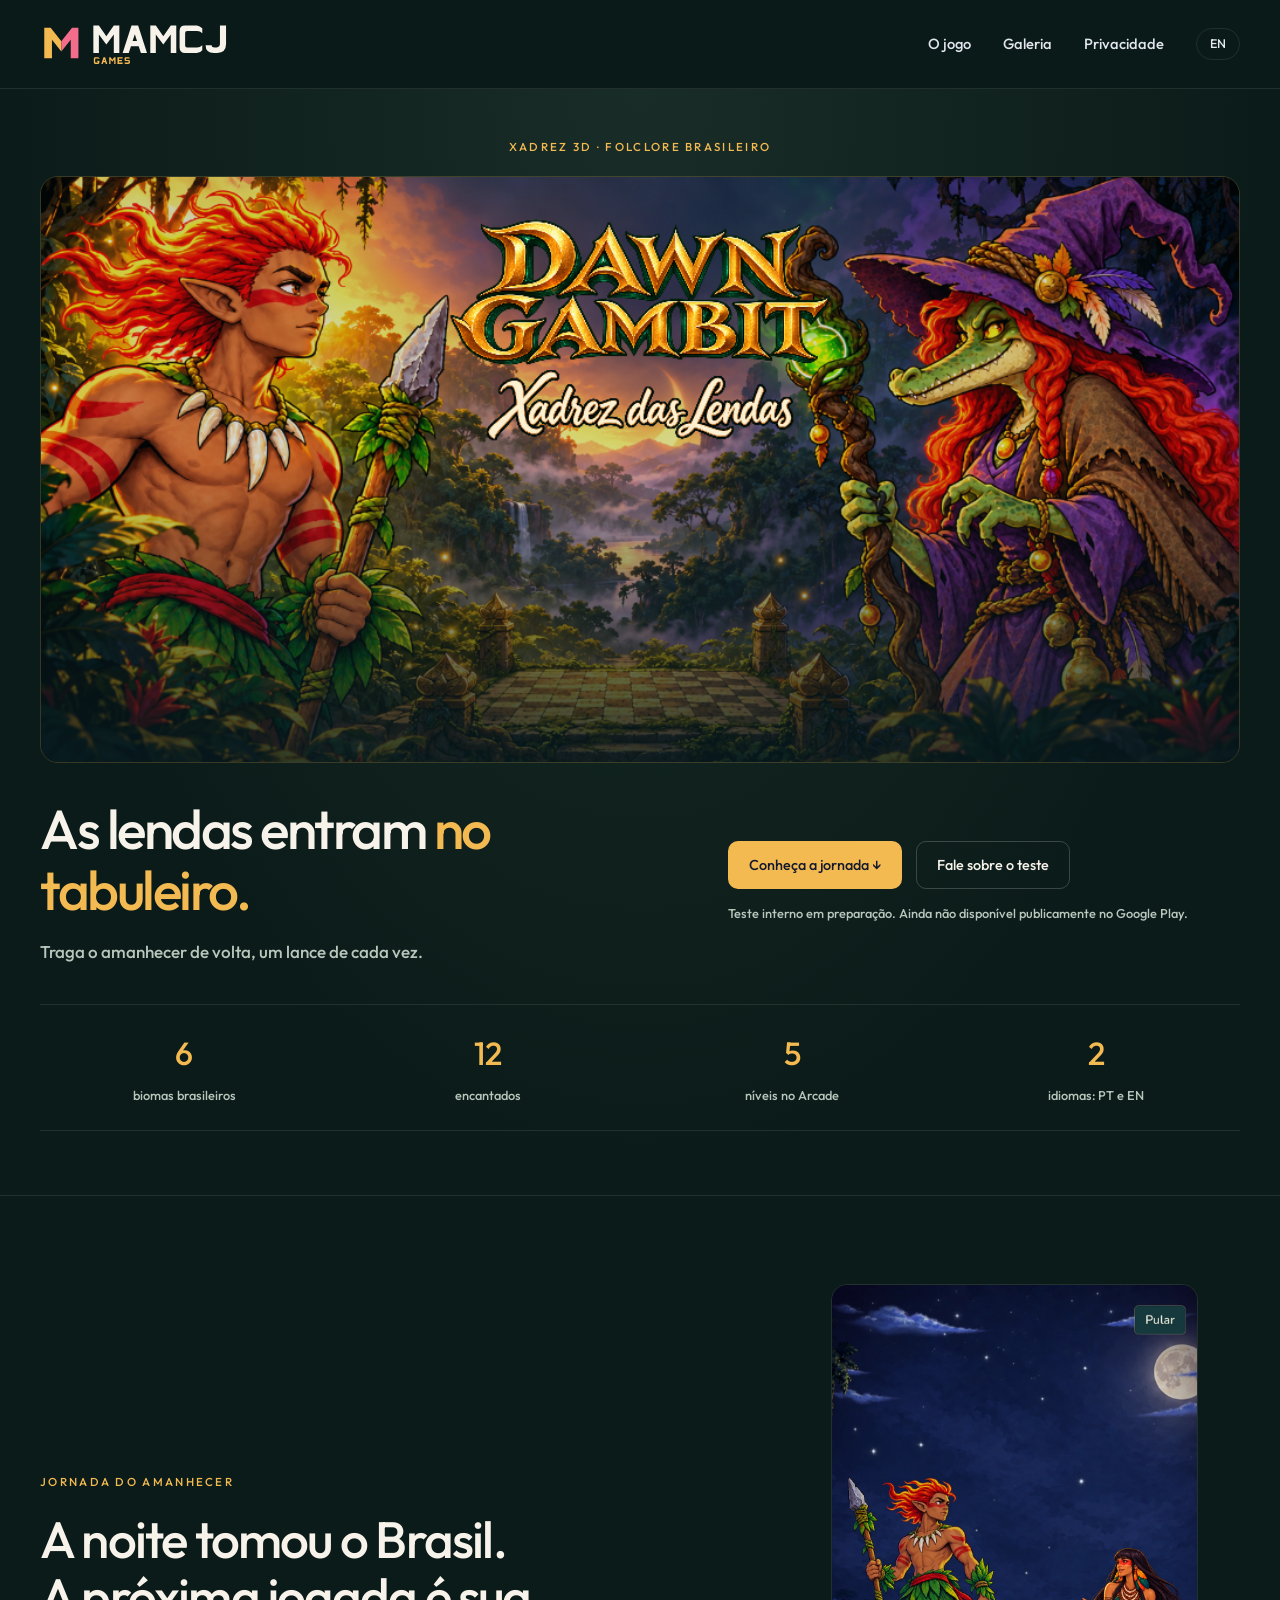
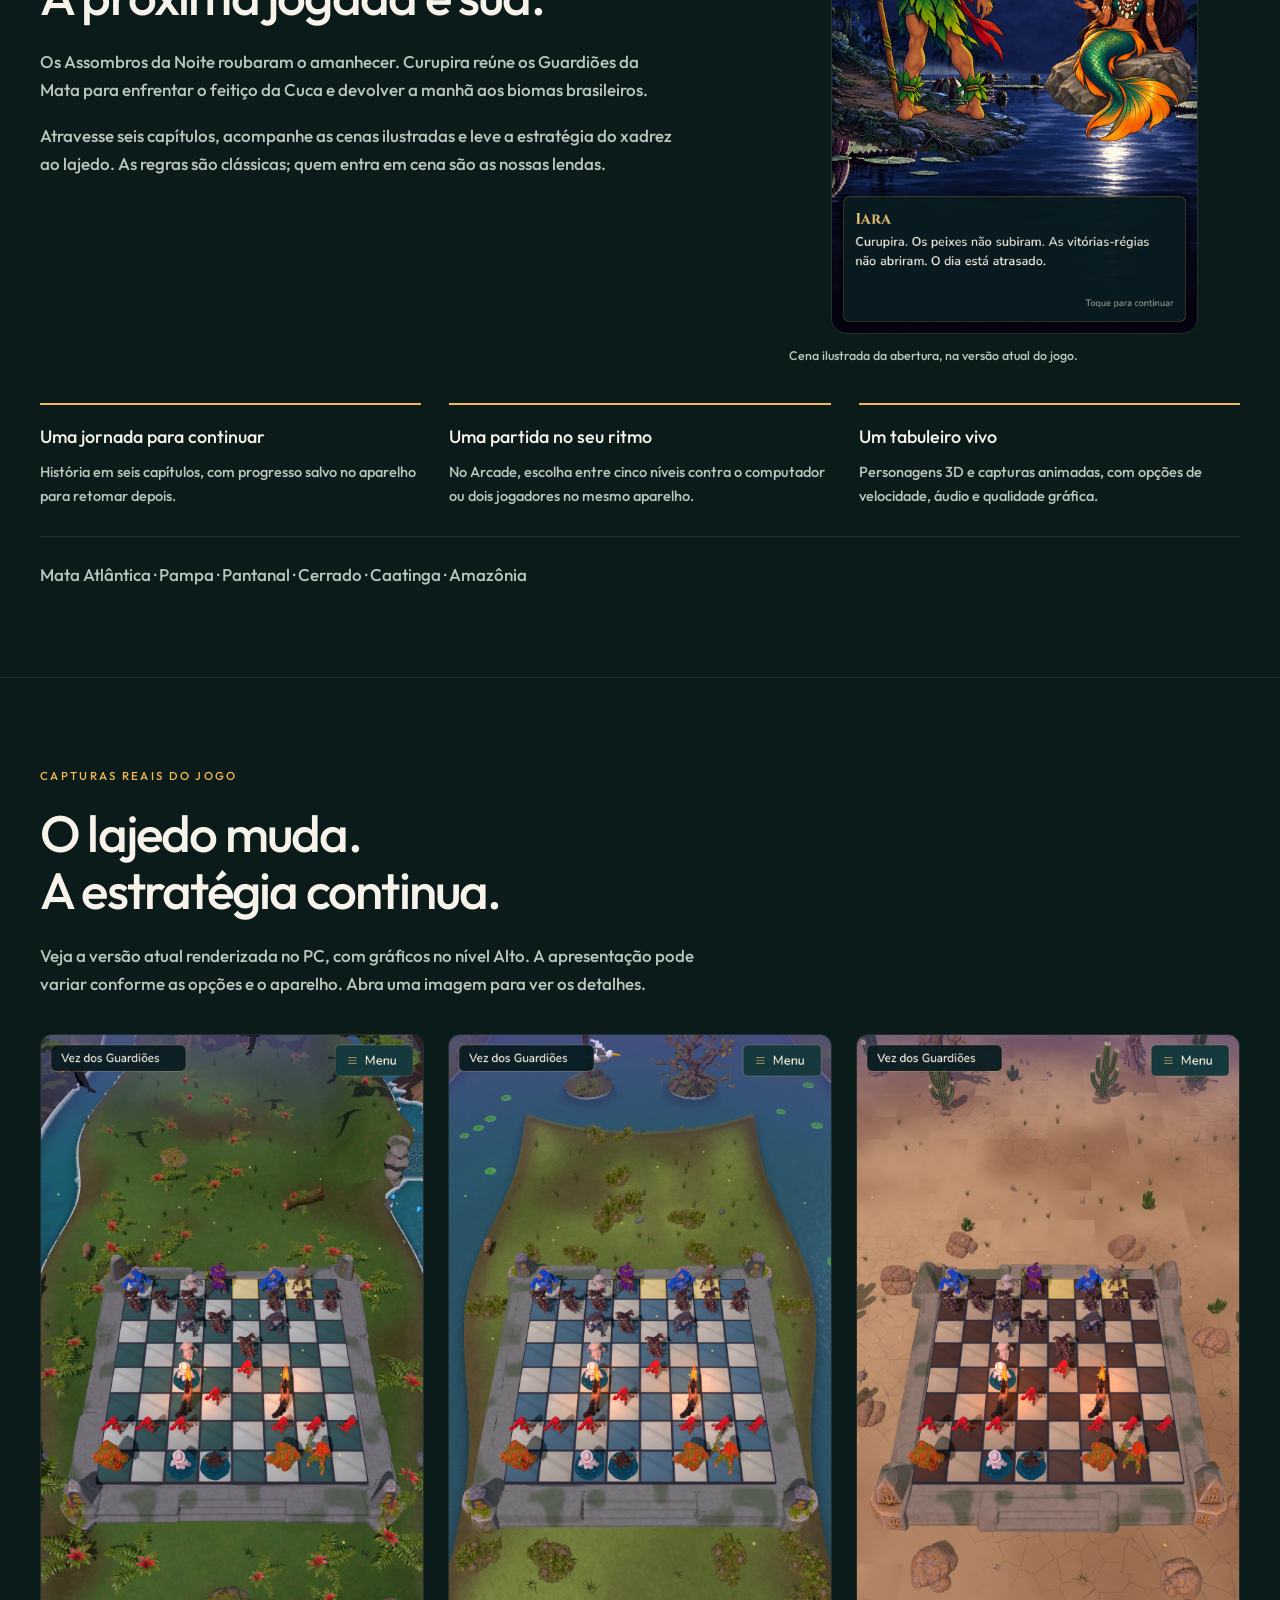
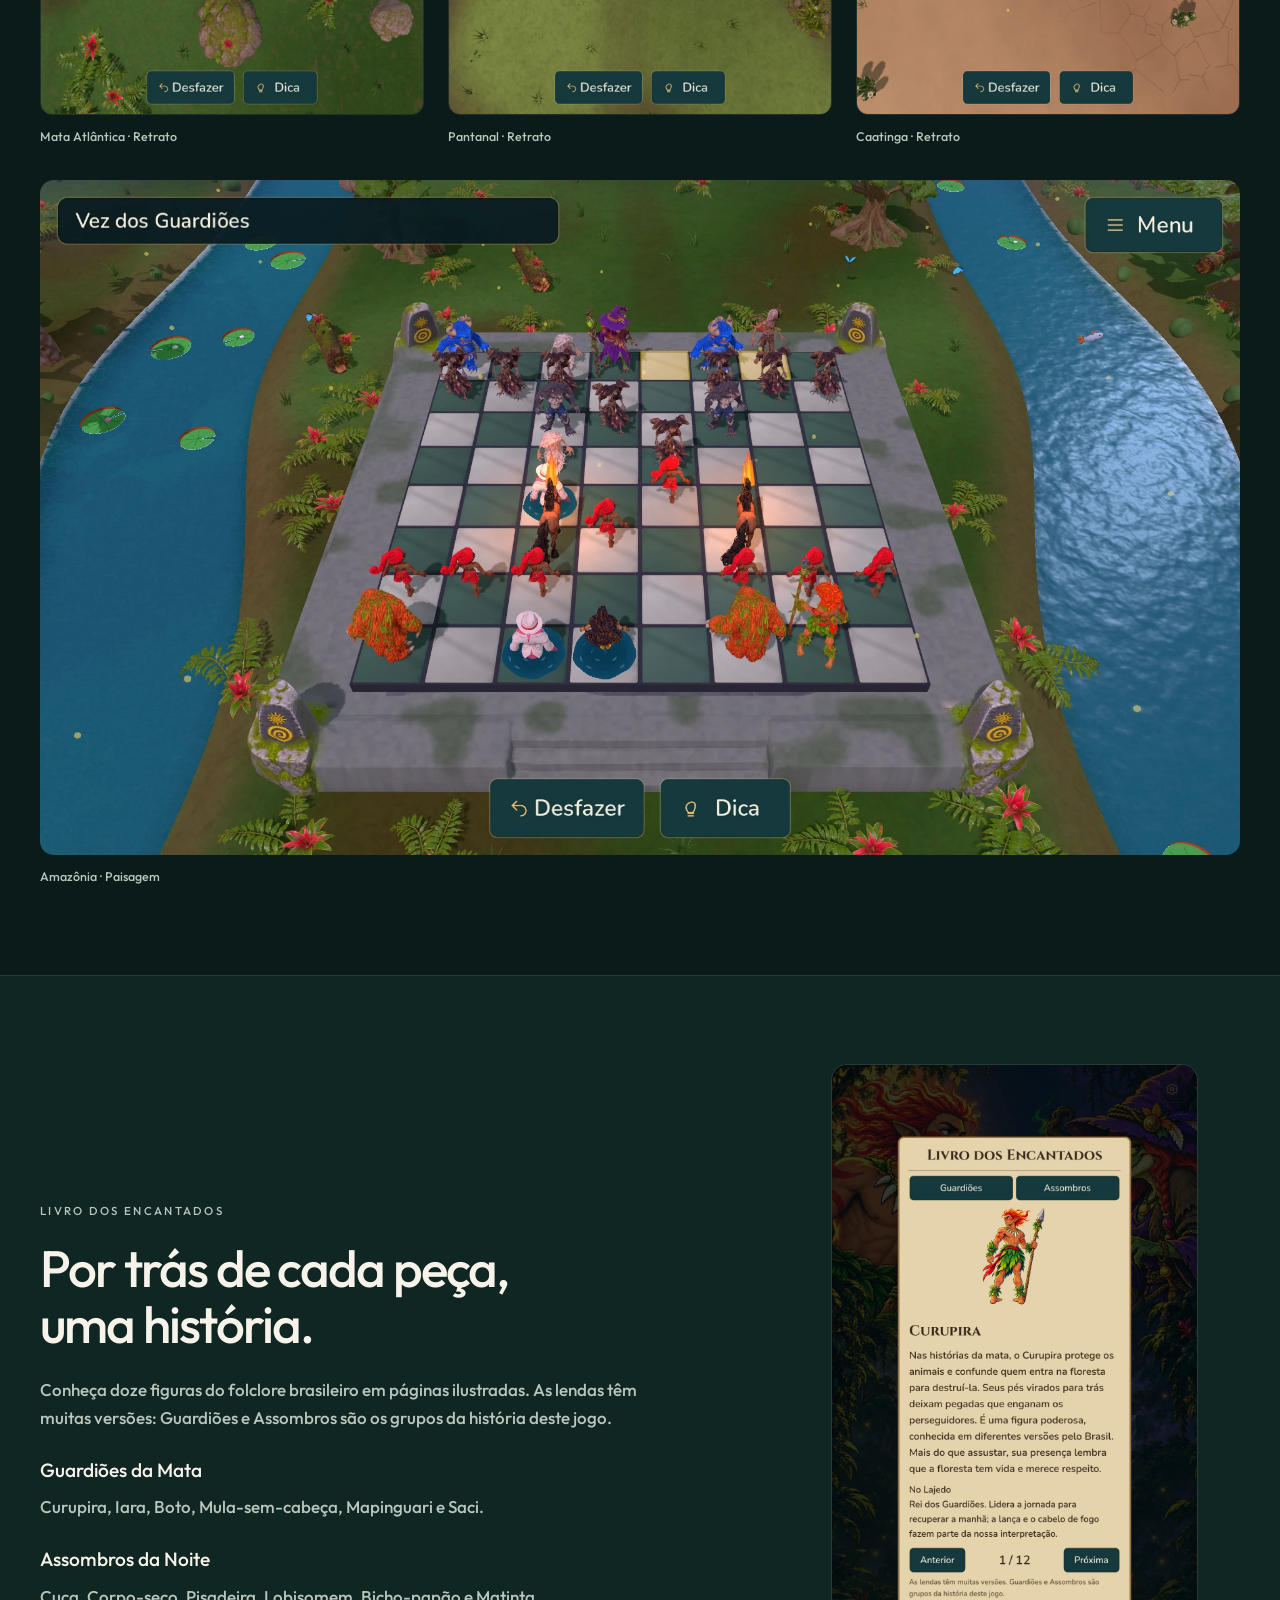
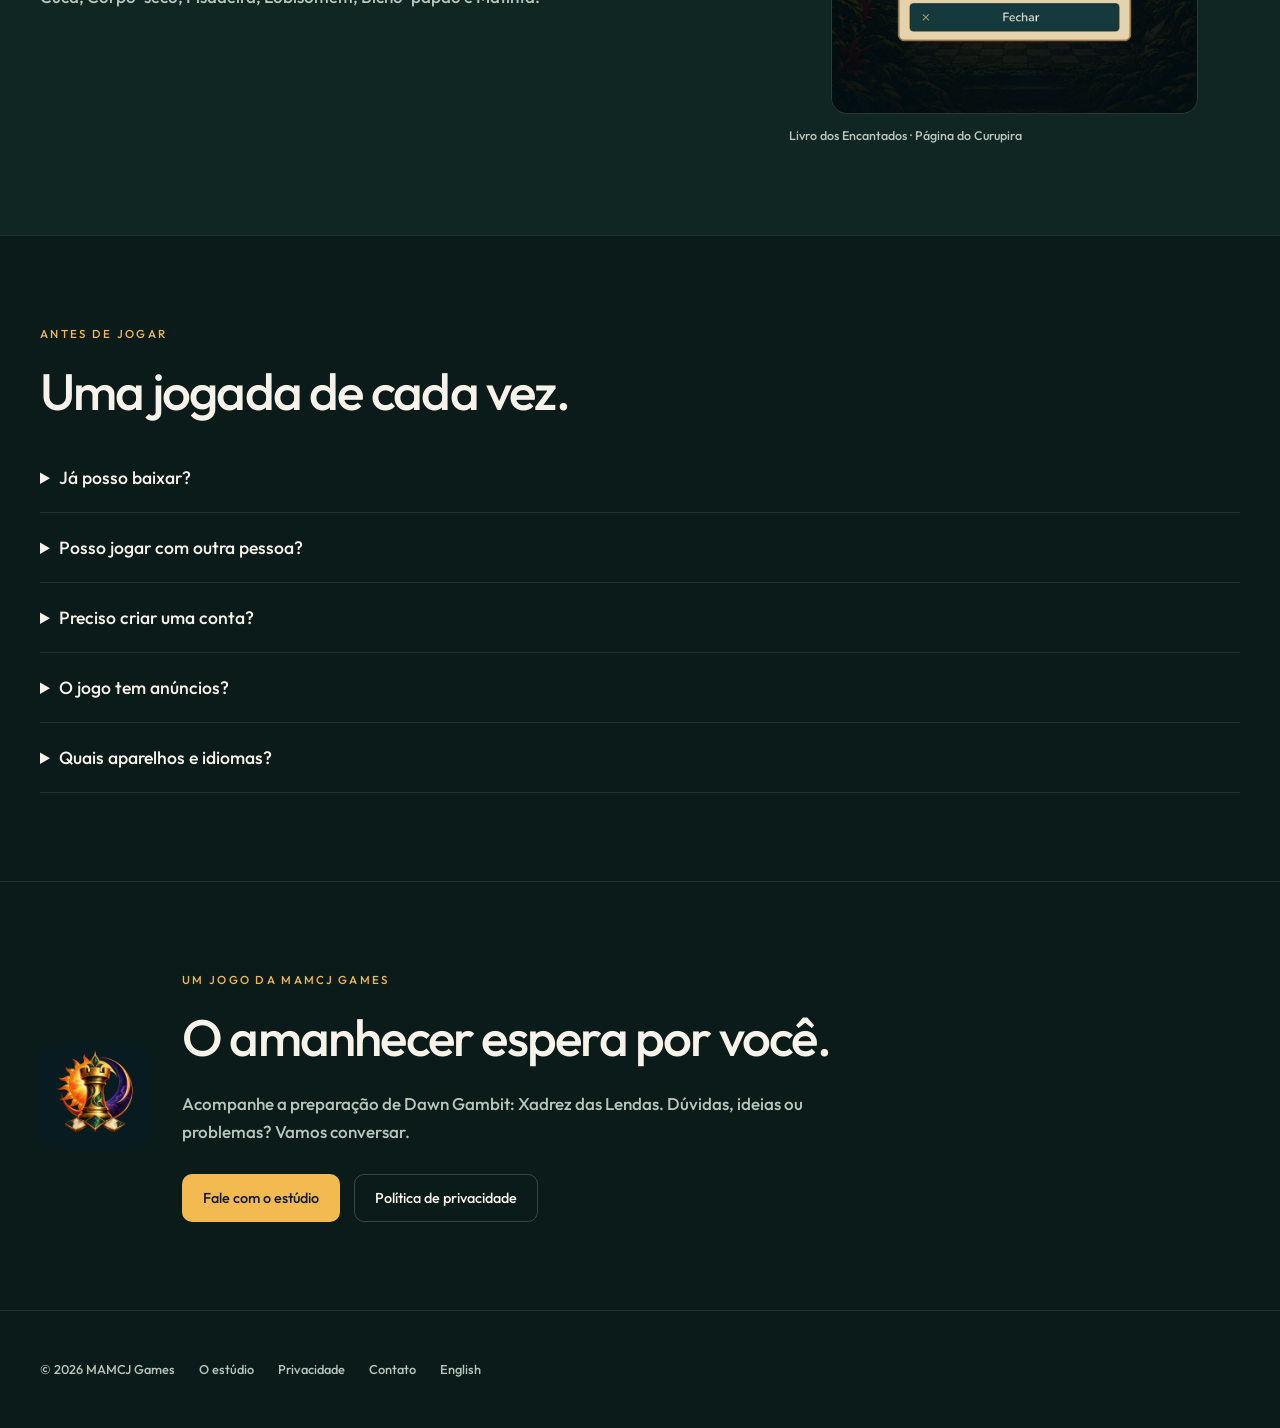
==== dawngambit/index.html @ 7fc14760 "Adiciona Dawn Gambit e sua política de privacidade" ====
<!doctype html>
<html lang="pt-BR">
<head>
<meta charset="utf-8"><meta name="viewport" content="width=device-width, initial-scale=1">
<title>Dawn Gambit: Xadrez das Lendas · MAMCJ Games</title>
<meta name="description" content="As lendas entram no tabuleiro. Conheça Dawn Gambit: xadrez 3D, uma jornada por seis biomas brasileiros e doze figuras do folclore.">
<link rel="canonical" href="https://mamcjgames.com/dawngambit/">
<link rel="alternate" hreflang="pt-BR" href="https://mamcjgames.com/dawngambit/"><link rel="alternate" hreflang="en" href="https://mamcjgames.com/en/dawngambit/"><link rel="alternate" hreflang="x-default" href="https://mamcjgames.com/dawngambit/">
<link rel="icon" type="image/png" href="/assets/dawngambit/icon.png">
<meta property="og:type" content="website"><meta property="og:title" content="Dawn Gambit: Xadrez das Lendas"><meta property="og:description" content="Traga o amanhecer de volta, um lance de cada vez. Xadrez 3D com o folclore brasileiro."><meta property="og:url" content="https://mamcjgames.com/dawngambit/"><meta property="og:image" content="https://mamcjgames.com/assets/dawngambit/pt_BR/feature.png"><meta property="og:image:width" content="1024"><meta property="og:image:height" content="500"><meta property="og:locale" content="pt_BR"><meta name="twitter:card" content="summary_large_image">
<link rel="stylesheet" href="/assets/brand/studio.css?v=20261013"><link rel="stylesheet" href="/assets/dawngambit/site.css?v=20261013">
</head>
<body class="dg">
<a class="skip" href="#main">Pular para o conteúdo</a>
<header class="site-header"><div class="env barra"><a class="marca" href="/"><img src="/assets/brand/v2/logo-dark.svg" alt="MAMCJ Games" width="194" height="49"></a><nav aria-label="Navegação principal"><a href="#jogo">O jogo</a><a class="esconde" href="#galeria">Galeria</a><a href="/dawngambit/privacy/">Privacidade</a><a class="language" href="/en/dawngambit/" lang="en" hreflang="en" aria-label="English">EN</a></nav></div></header>
<main id="main">
<div class="dg-hero"><div class="env"><p class="olho">Xadrez 3D · Folclore brasileiro</p><img class="dg-art" src="/assets/dawngambit/pt_BR/feature.png" alt="Dawn Gambit: Xadrez das Lendas. Curupira e Cuca frente a frente, com o lajedo entre eles." width="1024" height="500" fetchpriority="high">
  <div class="dg-intro"><div><h1>As lendas entram <span>no tabuleiro.</span></h1><p class="sub">Traga o amanhecer de volta, um lance de cada vez.</p></div><div><div class="botoes"><a class="botao" href="#jogo">Conheça a jornada ↓</a><a class="botao fantasma" href="mailto:contato@mamcjgames.com?subject=Dawn%20Gambit%20-%20interesse%20no%20teste">Fale sobre o teste</a></div><p class="dg-availability">Teste interno em preparação. Ainda não disponível publicamente no Google Play.</p></div></div>
  <div class="dg-stats" aria-label="O jogo em números"><div><strong>6</strong><span>biomas brasileiros</span></div><div><strong>12</strong><span>encantados</span></div><div><strong>5</strong><span>níveis no Arcade</span></div><div><strong>2</strong><span>idiomas: PT e EN</span></div></div>
</div></div>
<section id="jogo"><div class="env"><div class="dg-story"><div><p class="olho">Jornada do Amanhecer</p><h2>A noite tomou o Brasil.<br>A próxima jogada é sua.</h2><p class="sub">Os Assombros da Noite roubaram o amanhecer. Curupira reúne os Guardiões da Mata para enfrentar o feitiço da Cuca e devolver a manhã aos biomas brasileiros.</p><p class="sub">Atravesse seis capítulos, acompanhe as cenas ilustradas e leve a estratégia do xadrez ao lajedo. As regras são clássicas; quem entra em cena são as nossas lendas.</p></div><figure><img src="/assets/dawngambit/pt_BR/06_abertura_lago.webp" alt="Cena da abertura: Curupira na margem do lago conversa com Iara, sentada em uma pedra." width="1080" height="1920" loading="lazy"><figcaption>Cena ilustrada da abertura, na versão atual do jogo.</figcaption></figure></div>
<ul class="lista"><li><h3>Uma jornada para continuar</h3><p>História em seis capítulos, com progresso salvo no aparelho para retomar depois.</p></li><li><h3>Uma partida no seu ritmo</h3><p>No Arcade, escolha entre cinco níveis contra o computador ou dois jogadores no mesmo aparelho.</p></li><li><h3>Um tabuleiro vivo</h3><p>Personagens 3D e capturas animadas, com opções de velocidade, áudio e qualidade gráfica.</p></li></ul>
<p class="dg-biomes">Mata Atlântica · Pampa · Pantanal · Cerrado · Caatinga · Amazônia</p></div></section>
<section id="galeria"><div class="env"><p class="olho">Capturas reais do jogo</p><h2>O lajedo muda.<br>A estratégia continua.</h2><p class="sub">Veja a versão atual renderizada no PC, com gráficos no nível Alto. A apresentação pode variar conforme as opções e o aparelho. Abra uma imagem para ver os detalhes.</p>
<div class="dg-gallery"><figure><a href="/assets/dawngambit/pt_BR/01_mata_atlantica.webp"><img src="/assets/dawngambit/pt_BR/01_mata_atlantica.webp" alt="Partida em retrato na Mata Atlântica, com lajedo de pedra, vegetação e rio." width="1080" height="1920" loading="lazy"></a><figcaption>Mata Atlântica · Retrato</figcaption></figure><figure><a href="/assets/dawngambit/pt_BR/02_pantanal.webp"><img src="/assets/dawngambit/pt_BR/02_pantanal.webp" alt="Partida em retrato no Pantanal, com o tabuleiro entre áreas de água e vegetação." width="1080" height="1920" loading="lazy"></a><figcaption>Pantanal · Retrato</figcaption></figure><figure><a href="/assets/dawngambit/pt_BR/03_caatinga.webp"><img src="/assets/dawngambit/pt_BR/03_caatinga.webp" alt="Partida em retrato na Caatinga, com chão seco, rochas e cactos ao redor do lajedo." width="1080" height="1920" loading="lazy"></a><figcaption>Caatinga · Retrato</figcaption></figure></div>
<figure class="dg-wide"><a href="/assets/dawngambit/pt_BR/07_amazonia_paisagem.webp"><img src="/assets/dawngambit/pt_BR/07_amazonia_paisagem.webp" alt="Tabuleiro na Amazônia, com interface adaptada ao modo paisagem." width="1920" height="1080" loading="lazy"></a><figcaption>Amazônia · Paisagem</figcaption></figure></div></section>
<section class="dg-legends"><div class="env dg-story"><div><p class="olho">Livro dos Encantados</p><h2>Por trás de cada peça,<br>uma história.</h2><p class="sub">Conheça doze figuras do folclore brasileiro em páginas ilustradas. As lendas têm muitas versões: Guardiões e Assombros são os grupos da história deste jogo.</p><h3>Guardiões da Mata</h3><p>Curupira, Iara, Boto, Mula-sem-cabeça, Mapinguari e Saci.</p><h3>Assombros da Noite</h3><p>Cuca, Corpo-seco, Pisadeira, Lobisomem, Bicho-papão e Matinta.</p></div><figure><img src="/assets/dawngambit/pt_BR/05_livro_encantados.webp" alt="Livro dos Encantados aberto na página do Curupira, com ilustração e texto sobre a lenda." width="1080" height="1920" loading="lazy"><figcaption>Livro dos Encantados · Página do Curupira</figcaption></figure></div></section>
<section class="dg-faq"><div class="env"><p class="olho">Antes de jogar</p><h2>Uma jogada de cada vez.</h2><details><summary>Já posso baixar?</summary><p>O teste interno está em preparação. O jogo ainda não tem download público. Para saber mais, escreva para contato@mamcjgames.com; enviar um e-mail não garante acesso ao teste.</p></details><details><summary>Posso jogar com outra pessoa?</summary><p>Sim, o Arcade permite dois jogadores no mesmo aparelho. Não há multijogador online nesta versão.</p></details><details><summary>Preciso criar uma conta?</summary><p>Não há cadastro ou login próprio no jogo. A campanha, a partida e as preferências ficam salvas localmente no aparelho.</p></details><details><summary>O jogo tem anúncios?</summary><p>Há anúncios recompensados para recursos de ajuda, como dica e desfazer. Eles precisam de internet e estão configurados como anúncios de teste nesta versão. Consulte a política de privacidade para saber sobre o tratamento de dados.</p></details><details><summary>Quais aparelhos e idiomas?</summary><p>Esta versão foi preparada para Android 10 ou superior, em aparelhos de 64 bits com arquitetura arm64. A compatibilidade e o desempenho devem ser confirmados na Play Store e em cada aparelho. Há português e inglês, com interface em retrato e paisagem.</p></details></div></section>
<section><div class="env dg-closing"><img src="/assets/dawngambit/icon.png" alt="" width="512" height="512" loading="lazy"><div><p class="olho">Um jogo da MAMCJ Games</p><h2>O amanhecer espera por você.</h2><p class="sub">Acompanhe a preparação de Dawn Gambit: Xadrez das Lendas. Dúvidas, ideias ou problemas? Vamos conversar.</p><div class="botoes"><a class="botao" href="mailto:contato@mamcjgames.com?subject=Dawn%20Gambit">Fale com o estúdio</a><a class="botao fantasma" href="/dawngambit/privacy/">Política de privacidade</a></div></div></div></section>
</main>
<footer><div class="env"><span>© 2026 MAMCJ Games</span><a href="/">O estúdio</a><a href="/dawngambit/privacy/">Privacidade</a><a href="mailto:contato@mamcjgames.com">Contato</a><a href="/en/dawngambit/" lang="en" hreflang="en">English</a></div></footer>
</body></html>
---- assets/brand/studio.css ----
@font-face {
  font-family: Studio;
  src: url("../mahjongverse/font-ui.ttf") format("truetype");
  font-weight: 100 900;
  font-display: swap;
}
:root {
  color-scheme: dark;
  --tinta: #131a2d;
  --painel: #1b2439;
  --papel: #f7f3ea;
  --ambar: #f4ba52;
  --coral: #f26c8c;
  --menta: #6fd9bc;
  --texto: #e2e6ee;
  --suave: #a7b1c7;
  --borda: #ffffff18;
}
* { box-sizing: border-box; }
html { scroll-behavior: smooth; scroll-padding-top: 100px; }
body { margin: 0; color: var(--texto); background: var(--tinta); font: 17px/1.65 Studio, "Segoe UI", sans-serif; -webkit-font-smoothing: antialiased; }
h1, h2, h3, p { margin: 0; }
h1, h2, h3 { color: var(--papel); line-height: 1.1; font-weight: 700; }
h2 { font-size: clamp(2rem, 4vw, 3.2rem); letter-spacing: -.035em; }
h3 { font-size: 1.2rem; }
a { color: var(--ambar); text-underline-offset: 5px; }
img { display: block; max-width: 100%; height: auto; }
:focus-visible { outline: 3px solid var(--ambar); outline-offset: 5px; }
.env { width: min(1200px, calc(100% - 64px)); margin-inline: auto; }
.skip { position: fixed; left: 16px; top: 12px; padding: 10px 18px; z-index: 60; background: var(--ambar); color: var(--tinta); transform: translateY(-160%); }
.skip:focus { transform: none; }
.site-header { position: sticky; top: 0; z-index: 30; background: #131a2df5; backdrop-filter: blur(14px); border-bottom: 1px solid var(--borda); }
.barra { display: flex; align-items: center; justify-content: space-between; gap: 24px; min-height: 88px; }
.marca { flex: none; }
.marca img { width: 194px; height: auto; }
.barra nav { display: flex; gap: 32px; align-items: center; }
.barra nav a { font-size: .92rem; color: var(--texto); text-decoration: none; }
.barra nav a:hover { color: var(--ambar); }
.barra nav .language { border: 1px solid var(--borda); border-radius: 999px; padding: 5px 13px; font-size: .78rem; }
.heroi { padding: 64px 0 76px; position: relative; overflow: hidden; }
.heroi::before { content: ""; position: absolute; width: 660px; height: 660px; right: -280px; top: -180px; background: url("/assets/brand/v2/symbol.svg") center/contain no-repeat; opacity: .025; pointer-events: none; }
.heroi .env { position: relative; }
.hero-intro { display: grid; grid-template-columns: 1.7fr 1fr; gap: 48px; align-items: end; margin-bottom: 42px; }
.olho { color: var(--ambar); font-size: .72rem; font-weight: 700; letter-spacing: .2em; text-transform: uppercase; margin-bottom: 20px; }
.hero-intro h1 { font-size: clamp(2.8rem, 5.2vw, 4.5rem); letter-spacing: -.055em; line-height: 1.05; }
.hero-intro h1 span { color: var(--ambar); }
.hero-intro .sub { max-width: 34ch; font-size: 1.07rem; margin: 0 0 4px; }
.sub { color: var(--suave); max-width: 62ch; margin-top: 24px; }
.game-grid { display: grid; grid-template-columns: repeat(2, minmax(0, 1fr)); gap: 28px; }
.game-card { border: 1px solid var(--borda); border-radius: 18px; background: var(--painel); overflow: hidden; }
.game-art { display: block; overflow: hidden; }
.game-art img { width: 100%; aspect-ratio: 1024/500; object-fit: contain; transition: transform .3s ease; }
.game-art:hover img { transform: scale(1.02); }
.game-copy { padding: 24px 28px 28px; }
.game-title { display: flex; align-items: center; justify-content: space-between; gap: 14px; }
.game-title h2 { font-size: 1.55rem; letter-spacing: -.02em; }
.status { color: var(--menta); border: 1px solid #6fd9bc35; border-radius: 999px; padding: 4px 10px; font-size: .69rem; white-space: nowrap; }
.game-card.plumi-card .status { color: var(--coral); border-color: #f26c8c35; }
.game-copy p { margin-top: 12px; color: var(--suave); font-size: .95rem; }
.game-copy .botoes { margin-top: 22px; gap: 12px; }
.botoes { display: flex; flex-wrap: wrap; gap: 14px; margin-top: 28px; align-items: center; }
.botao { display: inline-flex; justify-content: center; align-items: center; gap: 10px; padding: 12px 20px; min-height: 48px; font-size: .9rem; line-height: 1.4; border-radius: 10px; font-weight: 650; text-decoration: none; background: var(--ambar); color: var(--tinta); border: 1px solid transparent; transition: background .2s, transform .2s; }
.botao:hover { filter: brightness(1.07); transform: translateY(-2px); }
.botao.mint { background: var(--menta); }
.botao.pink, .botao.pj-teste { background: var(--coral); }
.botao.fantasma { background: transparent; color: var(--papel); border-color: #ffffff30; }
.hero-foot { display: flex; justify-content: space-between; align-items: center; gap: 24px; margin-top: 30px; color: var(--suave); font-size: .79rem; }
.hero-foot > span::before { content: ""; display: inline-block; width: 7px; height: 7px; margin-right: 10px; border-radius: 50%; background: var(--menta); }
.hero-foot a { color: var(--papel); text-decoration: none; }
main > section { padding: 88px 0; border-top: 1px solid var(--borda); }
.game-section .env > h2 { max-width: 22ch; }
.game-section .faixa-jogo { margin-top: 32px; }
#mahjongverse { background: #101d29; }
#mahjongverse .olho { color: var(--menta); }
.faixa-jogo { width: 100%; border-radius: 16px; border: 1px solid var(--borda); }
.lista { display: grid; grid-template-columns: repeat(4, minmax(0, 1fr)); gap: 28px; margin: 36px 0 0; padding: 0; list-style: none; }
.lista li { padding-top: 22px; border-top: 2px solid var(--menta); }
.lista span { display: none; }
.lista h3 { font-size: 1.12rem; }
.lista p { color: var(--suave); font-size: .91rem; margin-top: 14px; }
#trailer { background: #101728; }
.trailer-languages { margin: 20px 0; color: var(--suave); font-size: .85rem; }
.trailer-languages a { color: var(--suave); }
.video { position: relative; aspect-ratio: 16/9; overflow: hidden; border-radius: 16px; border: 1px solid var(--borda); background: #090f1d; margin: 28px 0 14px; }
.video iframe, .video video { position: absolute; inset: 0; width: 100%; height: 100%; border: 0; }
.video + p { font-size: .85rem; }
.tiras { display: grid; grid-template-columns: repeat(4, minmax(0, 1fr)); gap: 16px; margin-top: 32px; }
.tiras img { width: 100%; border-radius: 10px; border: 1px solid var(--borda); }
.plumi { background: #1a1c30; }
.plumi .olho { color: var(--coral); }
.cabeca-jogo { display: flex; gap: 28px; align-items: center; margin-bottom: 32px; }
.cabeca-jogo .sub { max-width: 70ch; margin-top: 16px; }
.icone-jogo { width: 100px; height: 100px; border-radius: 24px; flex: none; }
.pj-stats { display: grid; grid-template-columns: repeat(4, 1fr); margin: 32px 0; padding: 24px 0; border-block: 1px solid var(--borda); }
.stat { text-align: center; border-right: 1px solid var(--borda); }
.stat:last-child { border: 0; }
.stat strong { color: var(--coral); font-size: 2rem; display: block; line-height: 1.3; }
.stat span { color: var(--suave); font-size: .72rem; text-transform: uppercase; letter-spacing: .13em; }
.pj-soon { color: var(--suave); font-size: .85rem; margin-top: 20px; }
.studio-section { background: var(--papel); color: var(--tinta); }
.studio-grid { display: grid; grid-template-columns: 1fr 1.2fr; gap: 80px; align-items: start; }
.studio-section .olho { color: #756347; }
.studio-section h2 { color: var(--tinta); max-width: 12ch; }
.studio-section .sub { color: #515a6b; margin-top: 0; }
.studio-section .sub + .sub { margin-top: 18px; }
.studio-section a { color: var(--tinta); }
.studio-section .studio-mark { width: 78px; margin-top: 34px; }
.contact-block { border-top: 1px solid #131a2d22; margin-top: 28px; padding-top: 24px; }
.contact-block p { font-size: .95rem; margin-top: 10px; }
.social-links { display: flex; flex-wrap: wrap; gap: 12px 20px; margin-top: 22px; font-size: .9rem; }
footer { padding: 48px 0; border-top: 1px solid var(--borda); color: var(--suave); font-size: .8rem; }
footer .env { display: flex; flex-wrap: wrap; align-items: center; gap: 16px 24px; }
footer a { color: var(--suave); text-decoration: none; }
footer a:hover { color: var(--papel); }
footer .dir { margin-left: auto; }
@media (max-width: 1000px) {
  .hero-intro { grid-template-columns: 1fr; gap: 24px; }
  .hero-intro .sub { max-width: 60ch; }
  .hero-intro h1 { font-size: 4rem; }
  .lista { grid-template-columns: repeat(2, 1fr); }
  .game-title { align-items: start; flex-direction: column; gap: 10px; }
  .studio-grid { gap: 40px; }
}
@media (max-width: 680px) {
  .env { width: calc(100% - 36px); }
  .barra { min-height: 72px; gap: 12px; }
  .marca img { width: 150px; }
  .barra nav { gap: 16px; }
  .barra nav a { font-size: .8rem; }
  .barra nav .esconde { display: none; }
  .heroi { padding: 42px 0 48px; }
  .hero-intro { gap: 22px; margin-bottom: 30px; }
  .hero-intro h1 { font-size: clamp(2.2rem, 8.9vw, 3.8rem); }
  .hero-intro .sub { font-size: 1rem; }
  .olho { font-size: .65rem; letter-spacing: .15em; margin-bottom: 16px; }
  .game-grid { grid-template-columns: 1fr; gap: 22px; }
  .game-copy { padding: 22px; }
  .game-title { flex-direction: row; align-items: center; }
  .game-title h2 { font-size: 1.3rem; }
  .status { font-size: .61rem; padding: 4px 8px; }
  .hero-foot { align-items: start; flex-direction: column; gap: 8px; }
  main > section { padding: 56px 0; }
  .lista { gap: 24px 20px; }
  .tiras { grid-template-columns: repeat(2, minmax(0, 1fr)); gap: 12px; }
  .cabeca-jogo { gap: 20px; align-items: start; flex-direction: column; }
  .icone-jogo { width: 76px; height: 76px; border-radius: 18px; }
  .pj-stats { grid-template-columns: repeat(2, 1fr); gap: 22px; }
  .stat:nth-child(2) { border: 0; }
  .studio-grid { grid-template-columns: 1fr; gap: 30px; }
  .studio-section h2 { max-width: 16ch; }
  .studio-section .studio-mark { display: none; }
  .contact-block a { overflow-wrap: anywhere; }
  footer .dir { margin-left: 0; }
}
@media (max-width: 370px) {
  .marca img { width: 125px; }
  .barra nav { gap: 10px; }
  .game-title { align-items: start; flex-direction: column; }
  .lista { grid-template-columns: 1fr; }
}
@media (prefers-reduced-motion: reduce) {
  html { scroll-behavior: auto; }
  *, *::before, *::after { transition: none !important; }
}
---- assets/dawngambit/site.css ----
.dg { --suave: #b8c6bc; background: #0b1b19; }
.dg .site-header { background: #0b1b19f5; }
.dg-hero { padding: 48px 0 64px; background: radial-gradient(ellipse at 50% 0, #35504455, transparent 70%); }
.dg-hero .olho { text-align: center; }
.dg-art { width: 100%; border-radius: 18px; border: 1px solid #f4ba5230; }
.dg-intro { display: grid; grid-template-columns: 1.25fr 1fr; gap: 48px; align-items: center; padding-top: 36px; }
.dg-intro h1 { font-size: clamp(2.25rem, 4.3vw, 3.7rem); letter-spacing: -.045em; max-width: 16ch; }
.dg-intro h1 span { color: var(--ambar); }
.dg-intro .sub { margin-top: 18px; }
.dg-intro .botoes { margin-top: 0; }
.dg-availability { color: var(--suave); font-size: .8rem; margin-top: 14px; }
.dg-stats { display: grid; grid-template-columns: repeat(4, 1fr); border-block: 1px solid var(--borda); margin-top: 38px; padding: 22px 0; gap: 16px; }
.dg-stats strong { display: block; color: var(--ambar); font-size: 2rem; }
.dg-stats span { color: var(--suave); font-size: .8rem; }
.dg-stats > div { text-align: center; }
.dg-story { display: grid; grid-template-columns: 1.2fr .8fr; gap: 72px; align-items: center; }
.dg-story p + p { margin-top: 18px; }
.dg-story .sub { max-width: 58ch; }
.dg-story img { max-height: 650px; width: auto; margin-inline: auto; border-radius: 16px; border: 1px solid var(--borda); }
.dg figure { margin: 0; }
.dg figcaption { font-size: .78rem; color: var(--suave); margin-top: 12px; }
.dg .lista { grid-template-columns: repeat(3, minmax(0, 1fr)); }
.dg .lista li { border-color: var(--ambar); }
.dg-biomes { color: var(--suave); margin-top: 28px; padding-top: 24px; border-top: 1px solid var(--borda); }
.dg-gallery { display: grid; grid-template-columns: repeat(3, minmax(0, 1fr)); gap: 24px; margin-top: 36px; }
.dg-gallery a { display: block; }
.dg-gallery img { width: 100%; border-radius: 12px; border: 1px solid var(--borda); }
.dg-wide { margin-top: 32px !important; }
.dg-wide img { width: 100%; border-radius: 14px; }
.dg-legends { background: #102622; }
.dg-legends h3 { margin-top: 28px; }
.dg-legends p { color: var(--suave); }
.dg-legends h3 + p { margin-top: 12px; }
.dg-faq details { border-bottom: 1px solid var(--borda); padding: 20px 0; }
.dg-faq details:first-of-type { margin-top: 24px; }
.dg-faq summary { font-size: 1.1rem; font-weight: 600; cursor: pointer; color: var(--papel); }
.dg-faq details p { color: var(--suave); margin-top: 16px; max-width: 74ch; }
.dg-closing { display: flex; gap: 32px; align-items: center; }
.dg-closing img { width: 110px; border-radius: 22px; flex: none; }
.dg-privacy { max-width: 840px; padding-block: 64px; }
.dg-privacy h1 { font-size: clamp(2rem, 5vw, 3.2rem); letter-spacing: -.035em; }
.dg-privacy h2 { font-size: 1.5rem; margin-top: 36px; letter-spacing: -.02em; }
.dg-privacy p, .dg-privacy ul { margin-top: 16px; color: var(--suave); }
.dg-privacy .dg-policy-meta { color: var(--ambar); font-size: .85rem; }
.dg-privacy nav { display: flex; flex-wrap: wrap; gap: 16px; margin-top: 22px; font-size: .9rem; }
.dg-privacy a { overflow-wrap: anywhere; }
.dg-privacy li + li { margin-top: 10px; }
@media (max-width: 900px) {
  .dg-intro { grid-template-columns: 1fr; gap: 24px; }
  .dg-intro h1 { max-width: 24ch; }
  .dg-story { grid-template-columns: 1fr 1fr; gap: 32px; }
}
@media (max-width: 680px) {
  .dg-hero { padding-top: 28px; }
  .dg-intro { padding-top: 26px; }
  .dg-story { grid-template-columns: 1fr; }
  .dg-story img { max-height: 560px; }
  .dg-stats { grid-template-columns: repeat(2, 1fr); }
  .dg .lista { grid-template-columns: 1fr; }
  .dg-gallery { grid-template-columns: 1fr; gap: 32px; }
  .dg-gallery figure { max-width: 350px; margin-inline: auto; }
  .dg-closing { align-items: flex-start; flex-direction: column; }
  .dg .barra nav { gap: 12px; }
  .dg-privacy { padding-block: 42px; }
}
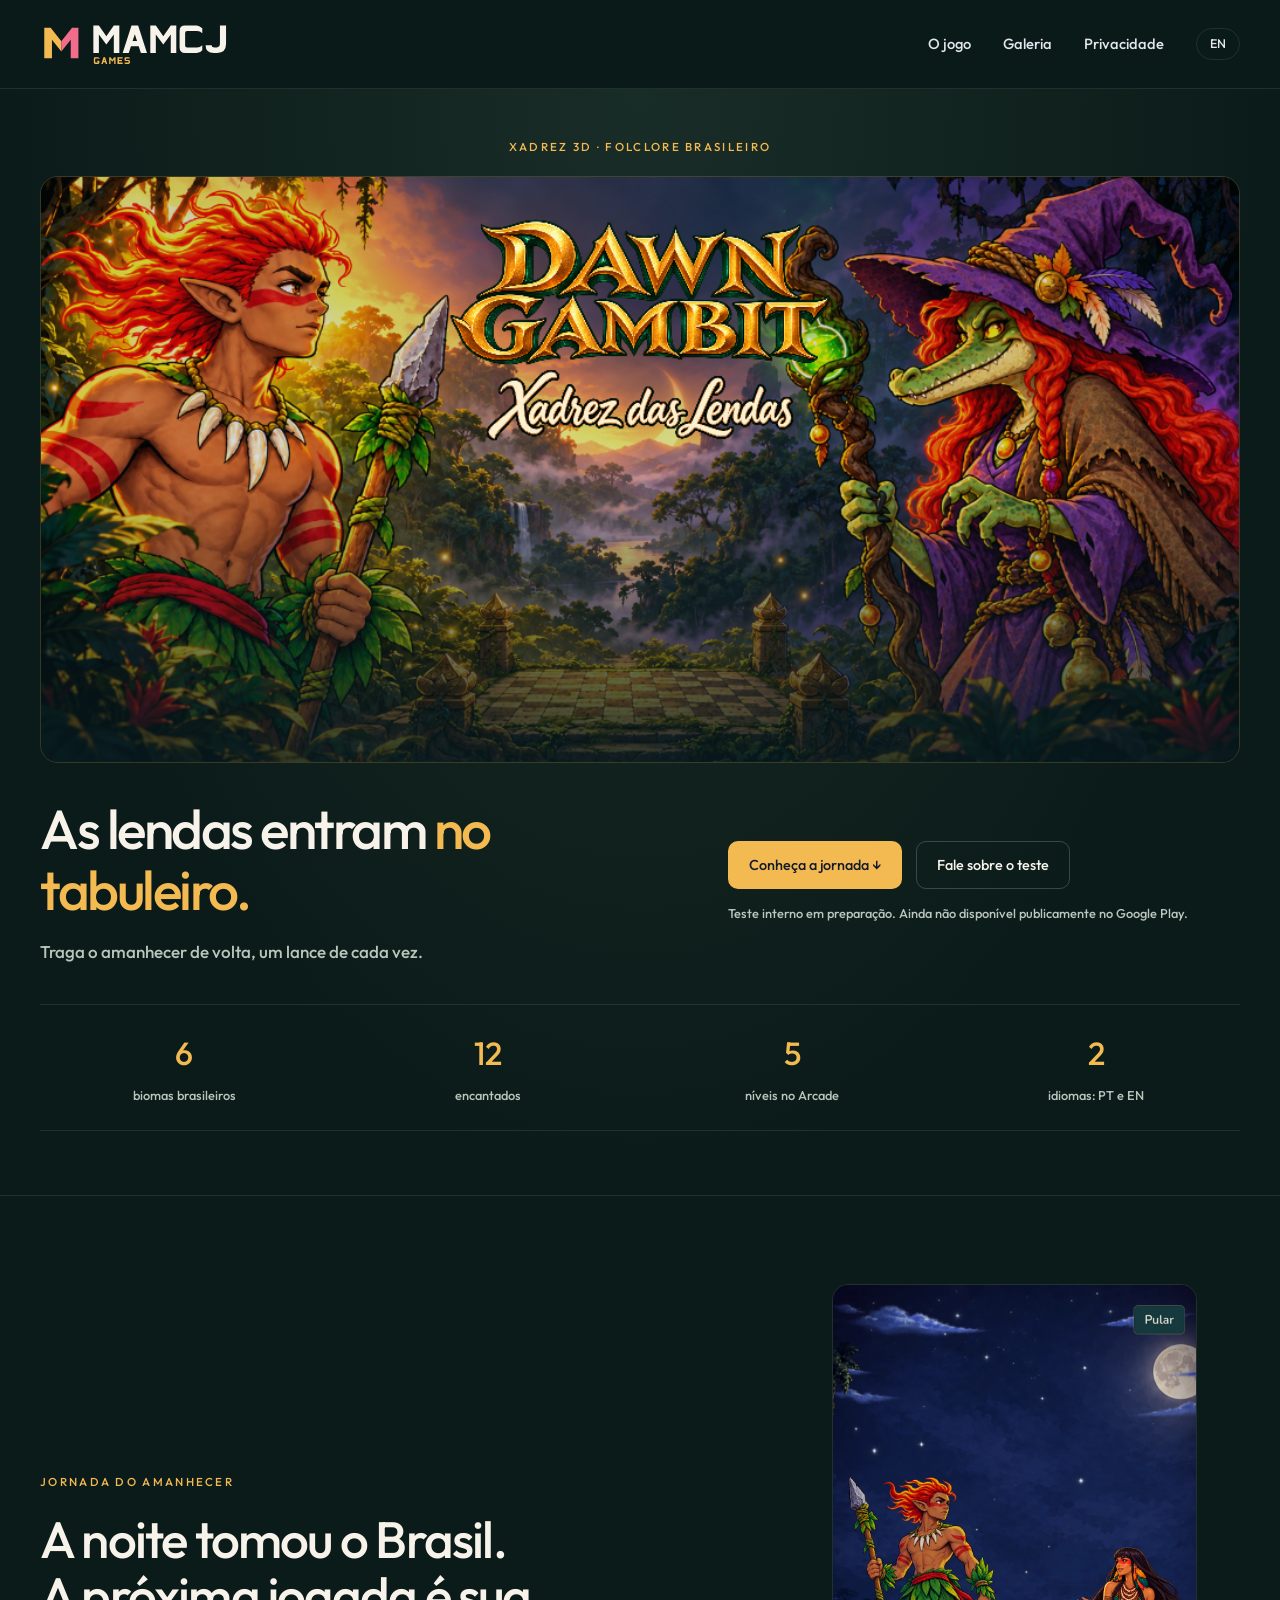
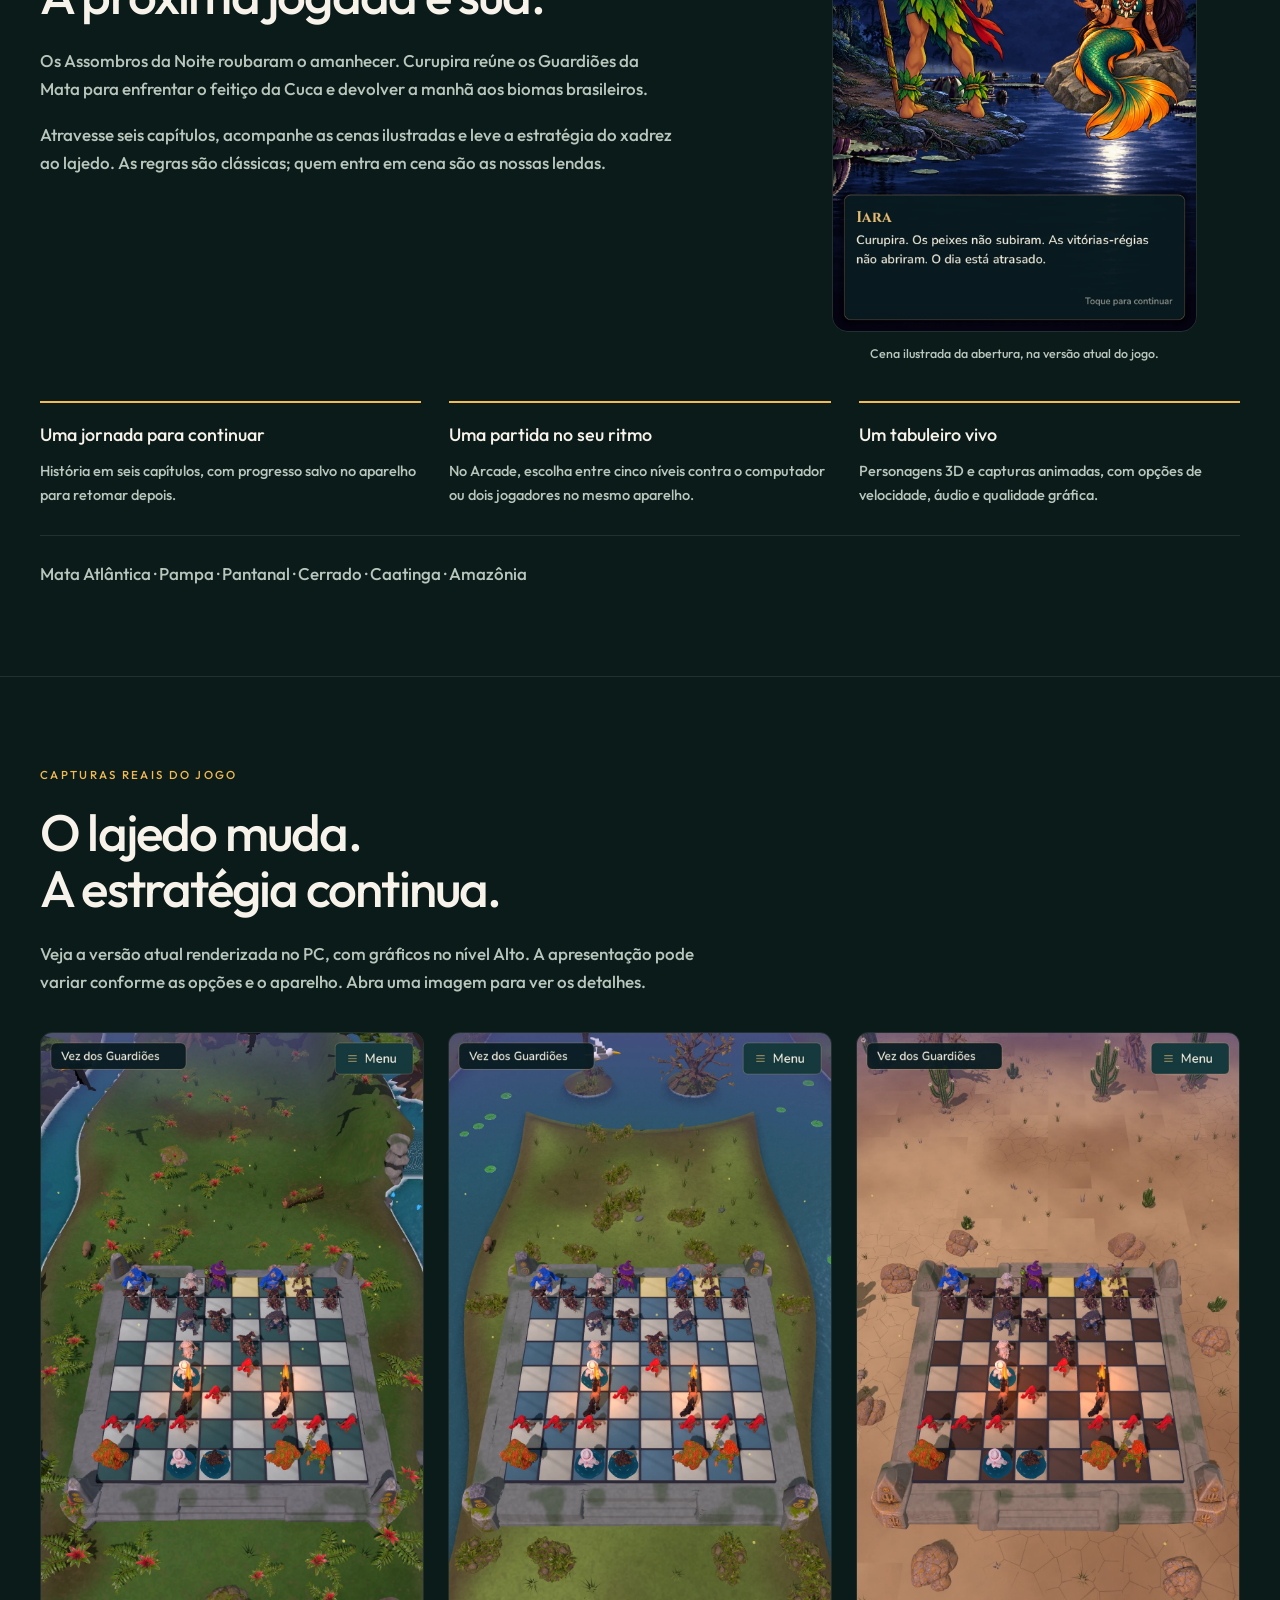
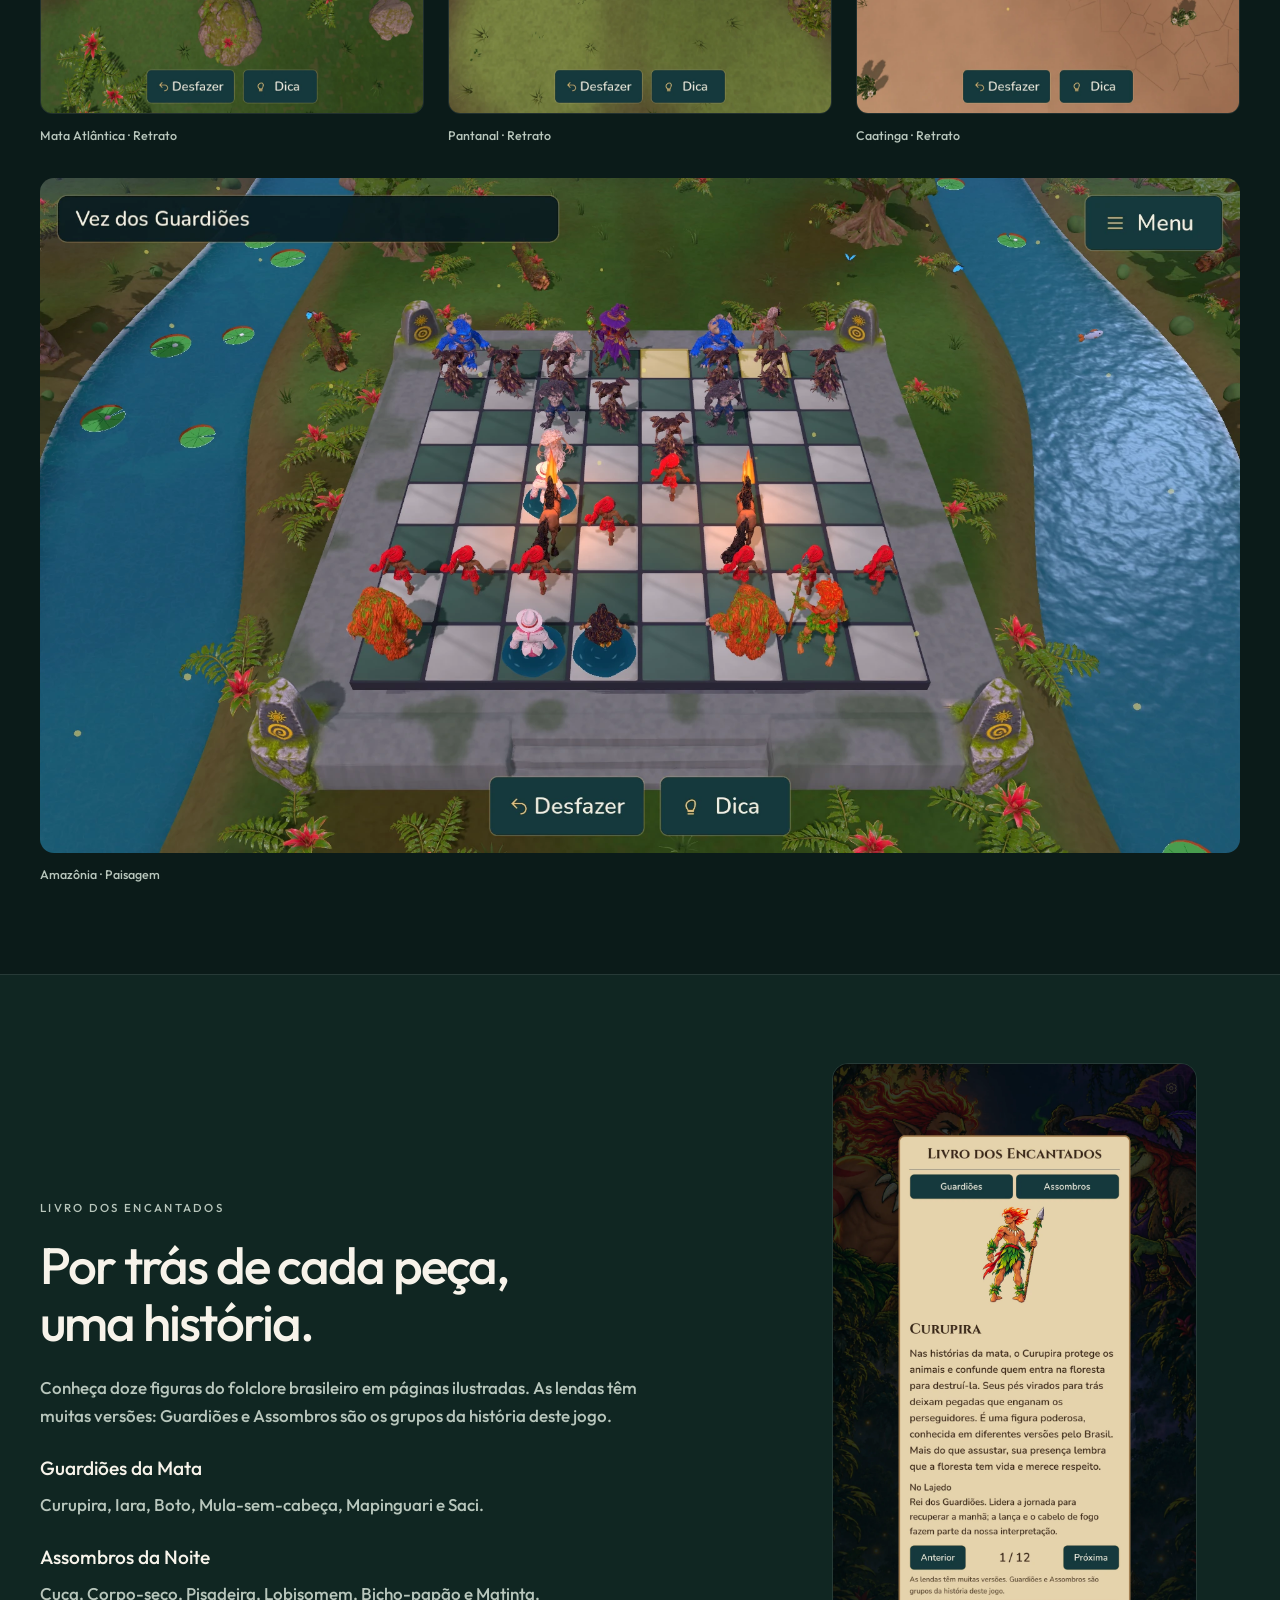
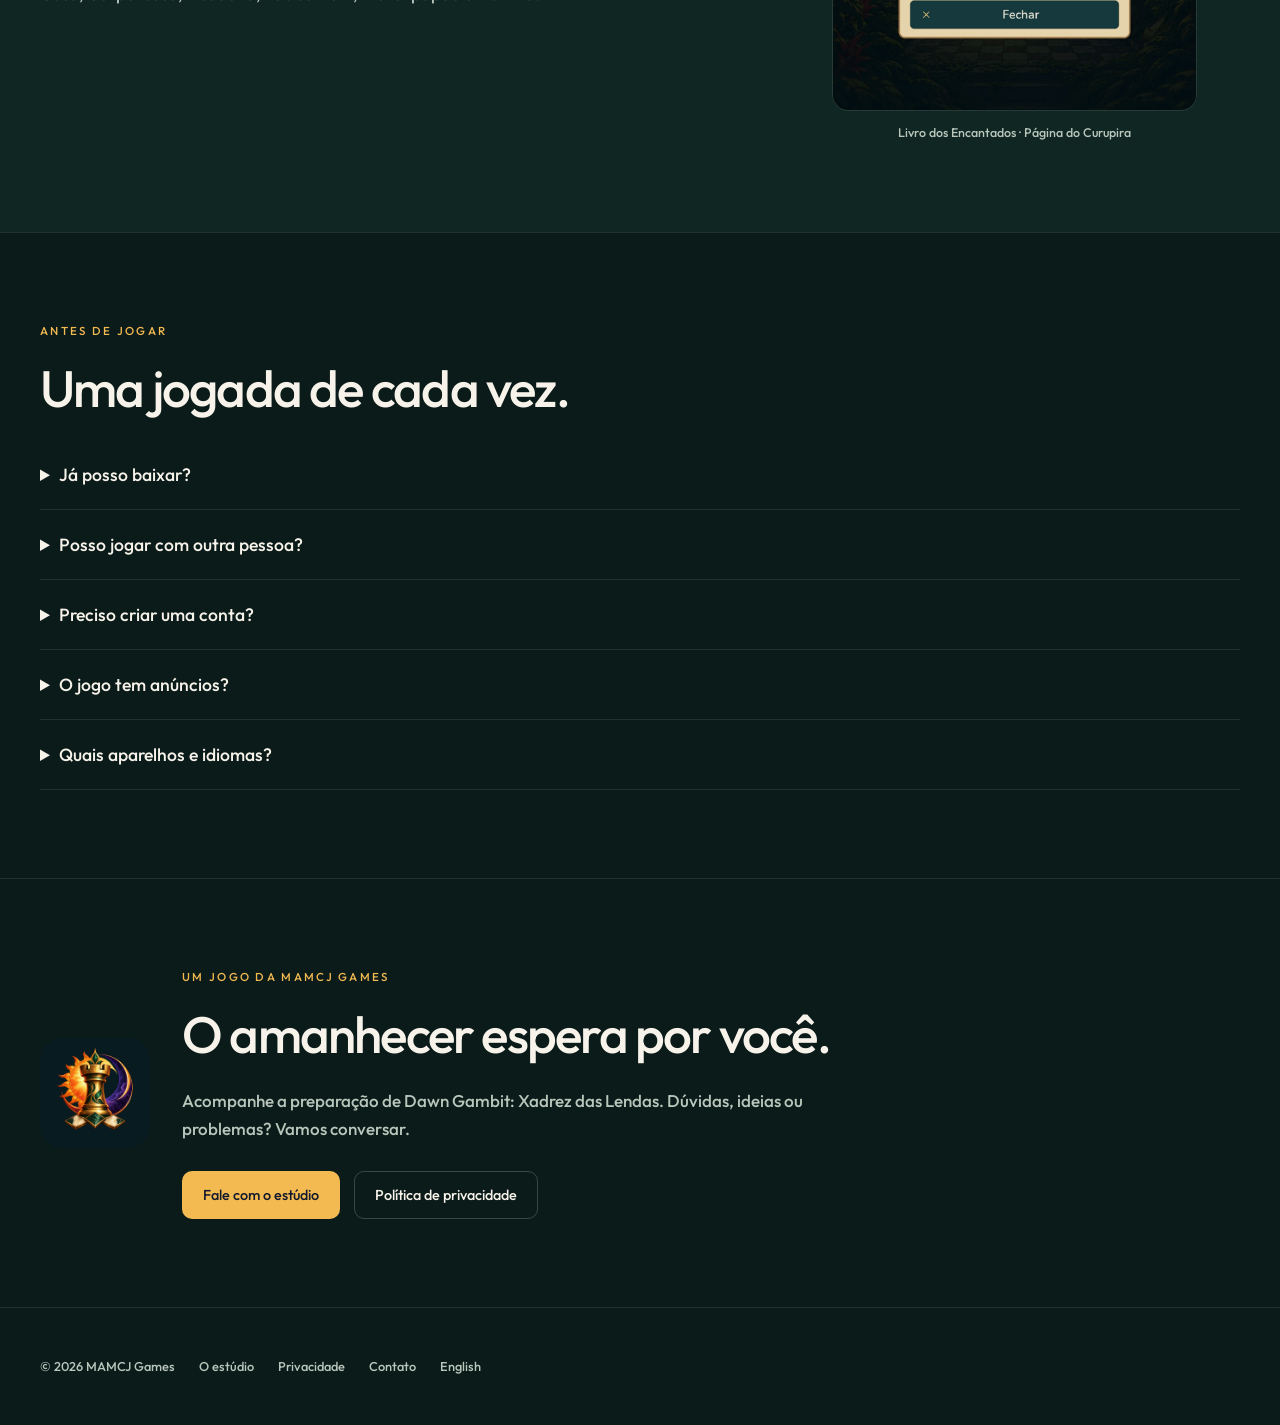
==== commit ec65cd3a: "Alinha legendas às imagens do Dawn Gambit" ====
--- a/dawngambit/index.html
+++ b/dawngambit/index.html
@@ -8,7 +8,7 @@
 <link rel="alternate" hreflang="pt-BR" href="https://mamcjgames.com/dawngambit/"><link rel="alternate" hreflang="en" href="https://mamcjgames.com/en/dawngambit/"><link rel="alternate" hreflang="x-default" href="https://mamcjgames.com/dawngambit/">
 <link rel="icon" type="image/png" href="/assets/dawngambit/icon.png">
 <meta property="og:type" content="website"><meta property="og:title" content="Dawn Gambit: Xadrez das Lendas"><meta property="og:description" content="Traga o amanhecer de volta, um lance de cada vez. Xadrez 3D com o folclore brasileiro."><meta property="og:url" content="https://mamcjgames.com/dawngambit/"><meta property="og:image" content="https://mamcjgames.com/assets/dawngambit/pt_BR/feature.png"><meta property="og:image:width" content="1024"><meta property="og:image:height" content="500"><meta property="og:locale" content="pt_BR"><meta name="twitter:card" content="summary_large_image">
-<link rel="stylesheet" href="/assets/brand/studio.css?v=20261013"><link rel="stylesheet" href="/assets/dawngambit/site.css?v=20261013">
+<link rel="stylesheet" href="/assets/brand/studio.css?v=20261013"><link rel="stylesheet" href="/assets/dawngambit/site.css?v=20261013-caption1">
 </head>
 <body class="dg">
 <a class="skip" href="#main">Pular para o conteúdo</a>
--- a/assets/dawngambit/site.css
+++ b/assets/dawngambit/site.css
@@ -16,9 +16,11 @@
 .dg-story { display: grid; grid-template-columns: 1.2fr .8fr; gap: 72px; align-items: center; }
 .dg-story p + p { margin-top: 18px; }
 .dg-story .sub { max-width: 58ch; }
+.dg-story > figure { --shot-height: 650px; width: min(100%, calc(var(--shot-height) * 9 / 16)); justify-self: center; }
 .dg-story img { max-height: 650px; width: auto; margin-inline: auto; border-radius: 16px; border: 1px solid var(--borda); }
 .dg figure { margin: 0; }
 .dg figcaption { font-size: .78rem; color: var(--suave); margin-top: 12px; }
+.dg-story figcaption { text-align: center; }
 .dg .lista { grid-template-columns: repeat(3, minmax(0, 1fr)); }
 .dg .lista li { border-color: var(--ambar); }
 .dg-biomes { color: var(--suave); margin-top: 28px; padding-top: 24px; border-top: 1px solid var(--borda); }
@@ -54,6 +56,7 @@
   .dg-hero { padding-top: 28px; }
   .dg-intro { padding-top: 26px; }
   .dg-story { grid-template-columns: 1fr; }
+  .dg-story > figure { --shot-height: 560px; }
   .dg-story img { max-height: 560px; }
   .dg-stats { grid-template-columns: repeat(2, 1fr); }
   .dg .lista { grid-template-columns: 1fr; }
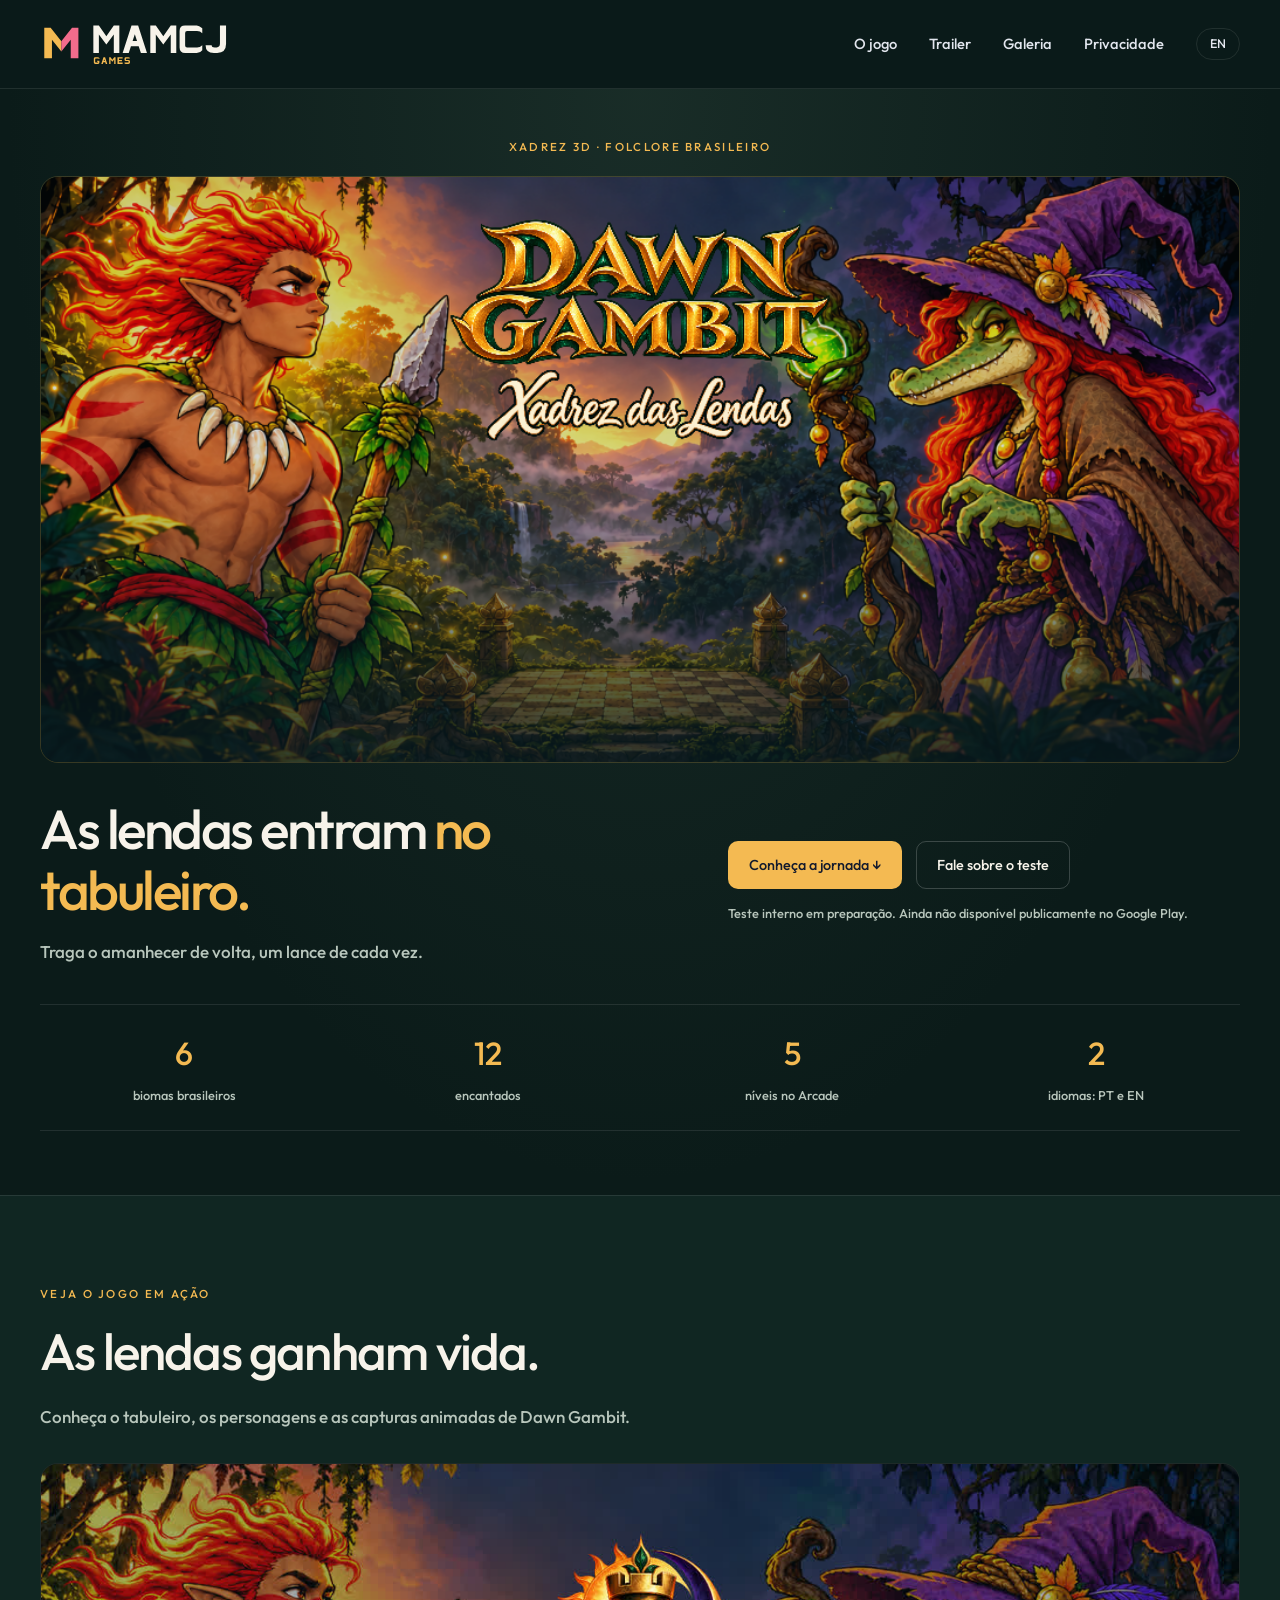
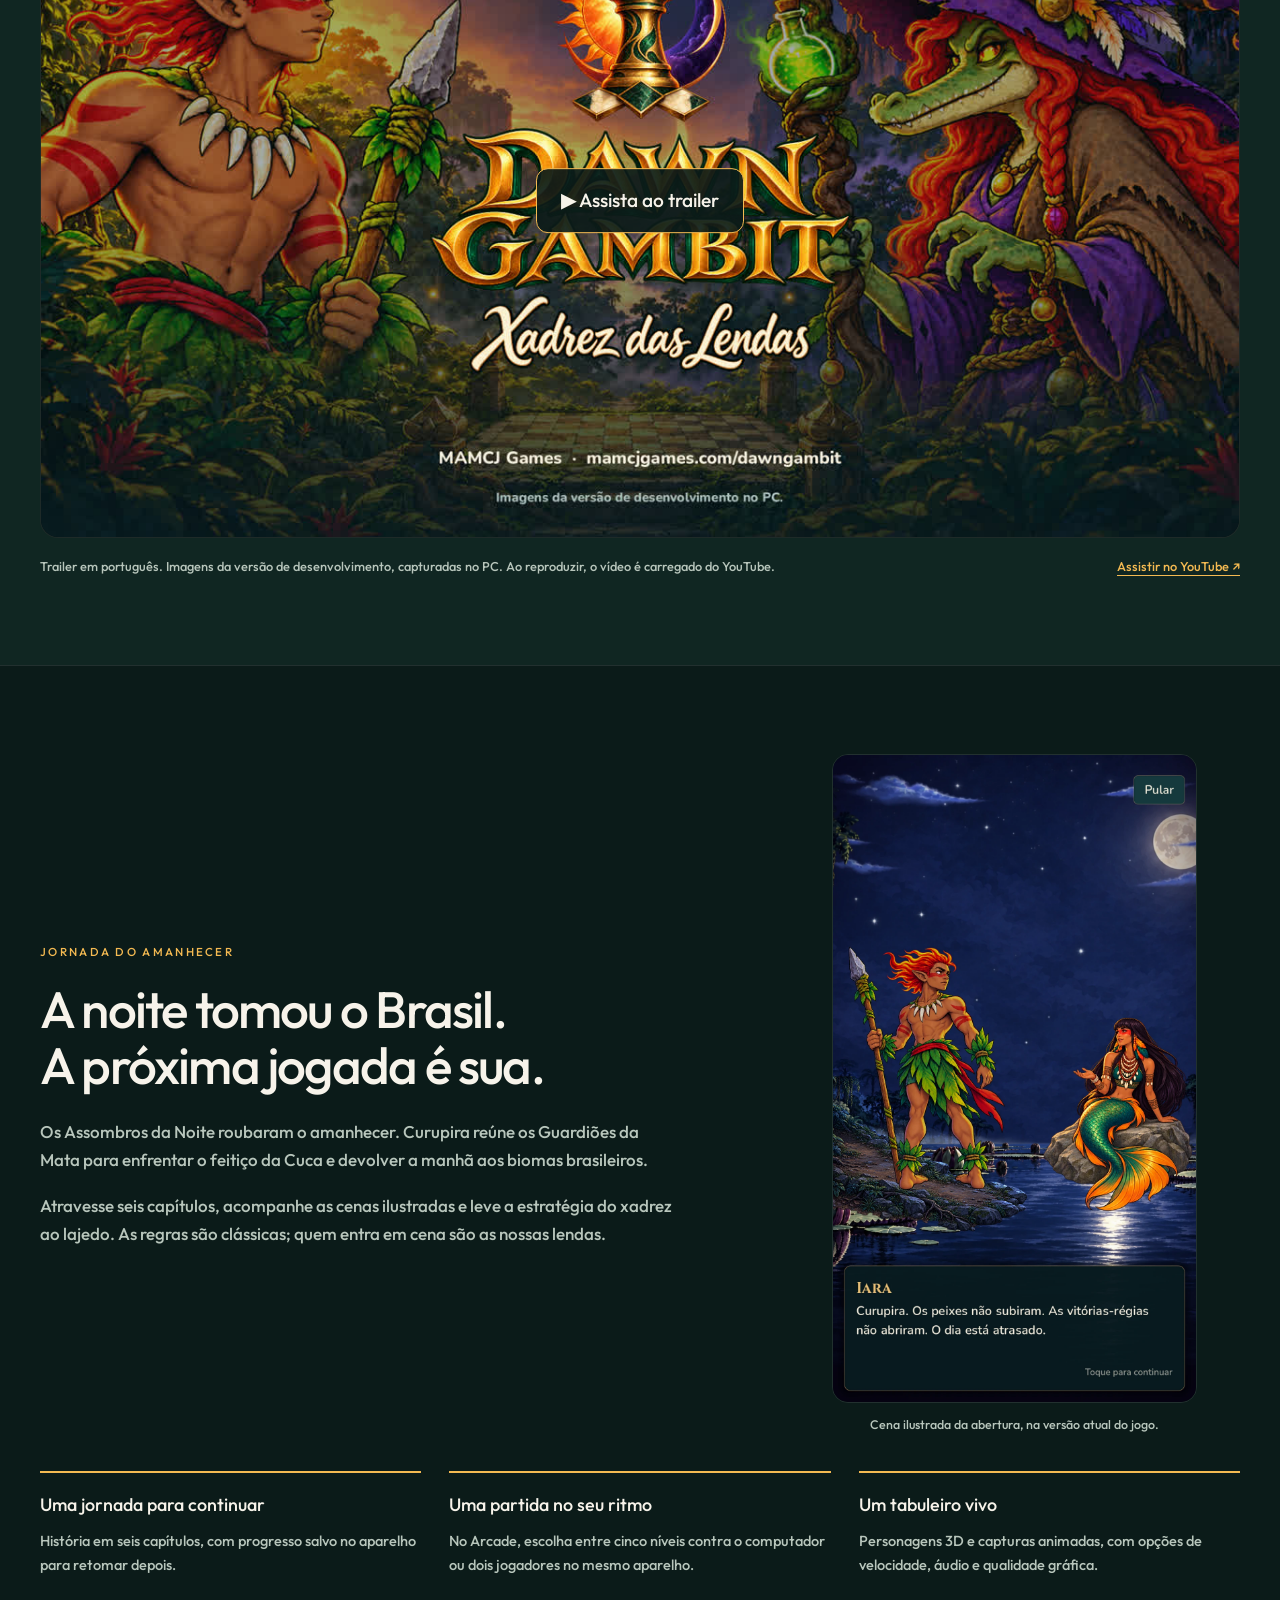
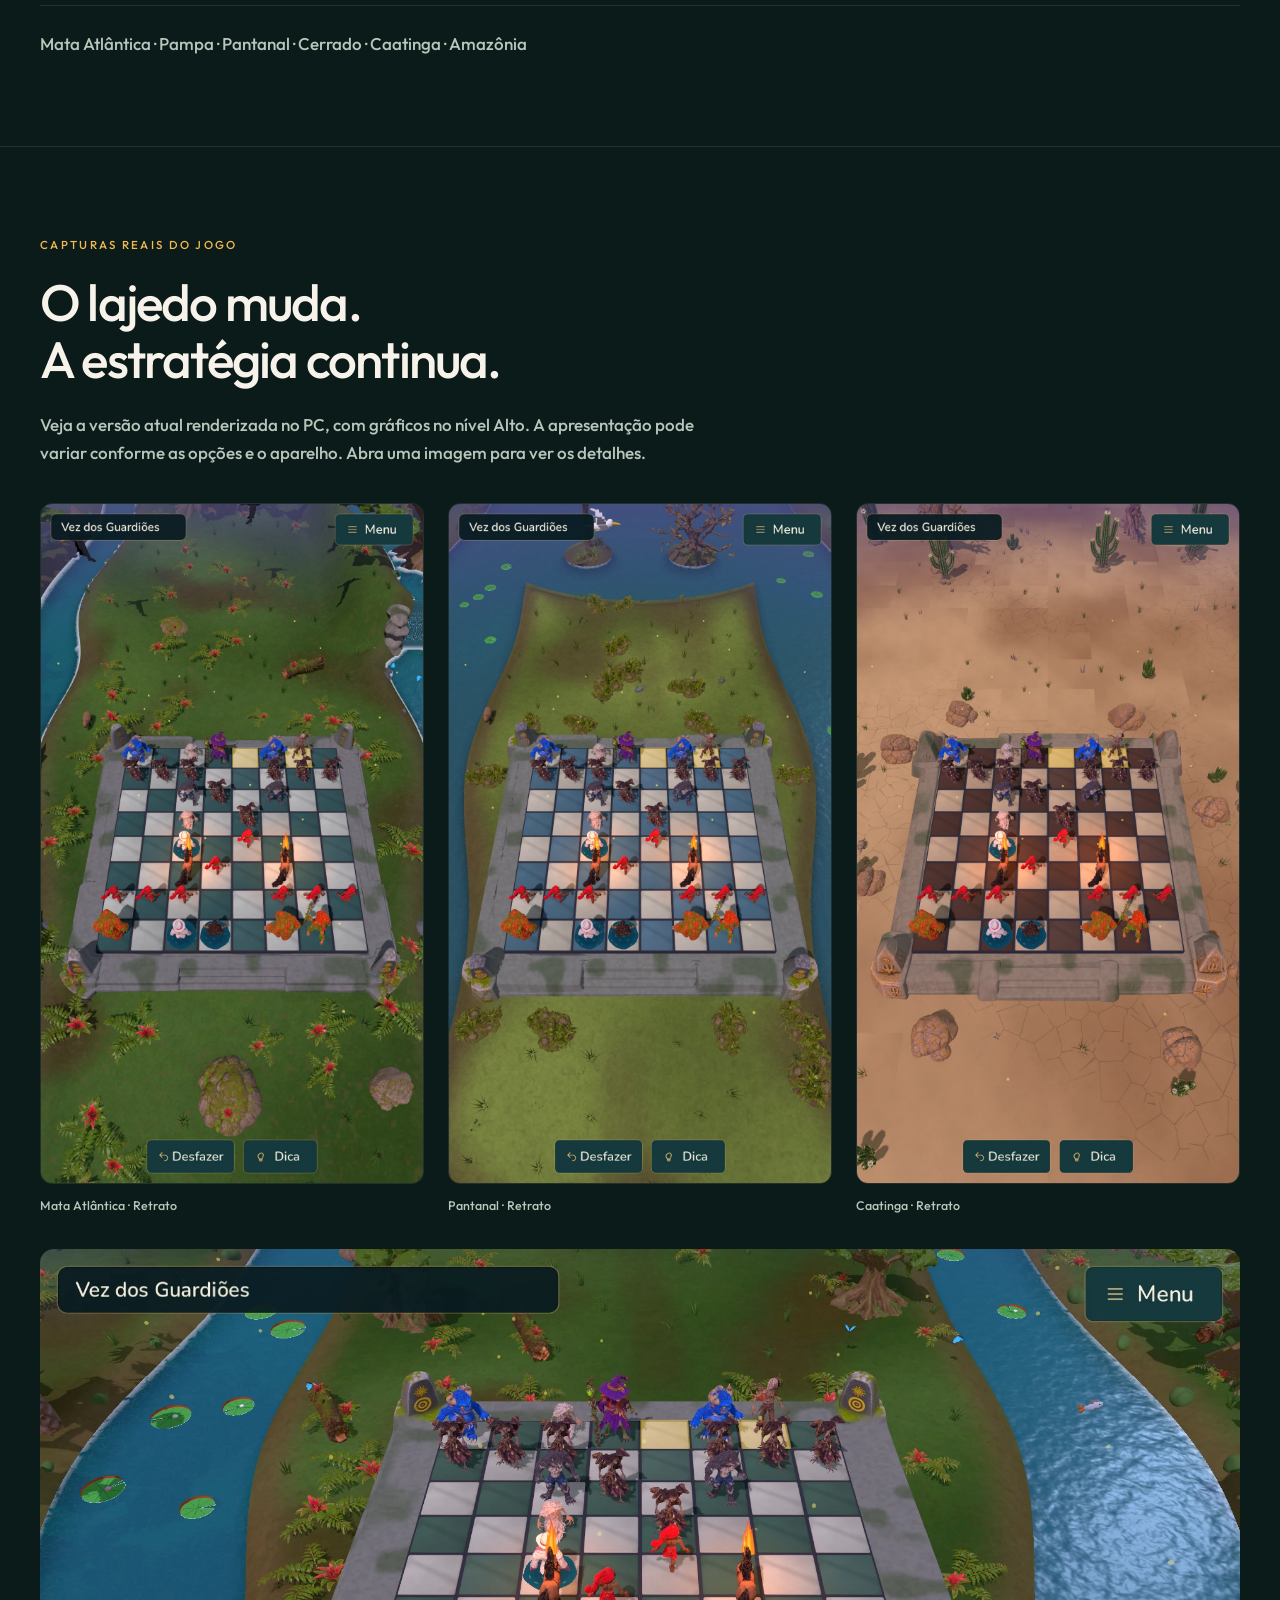
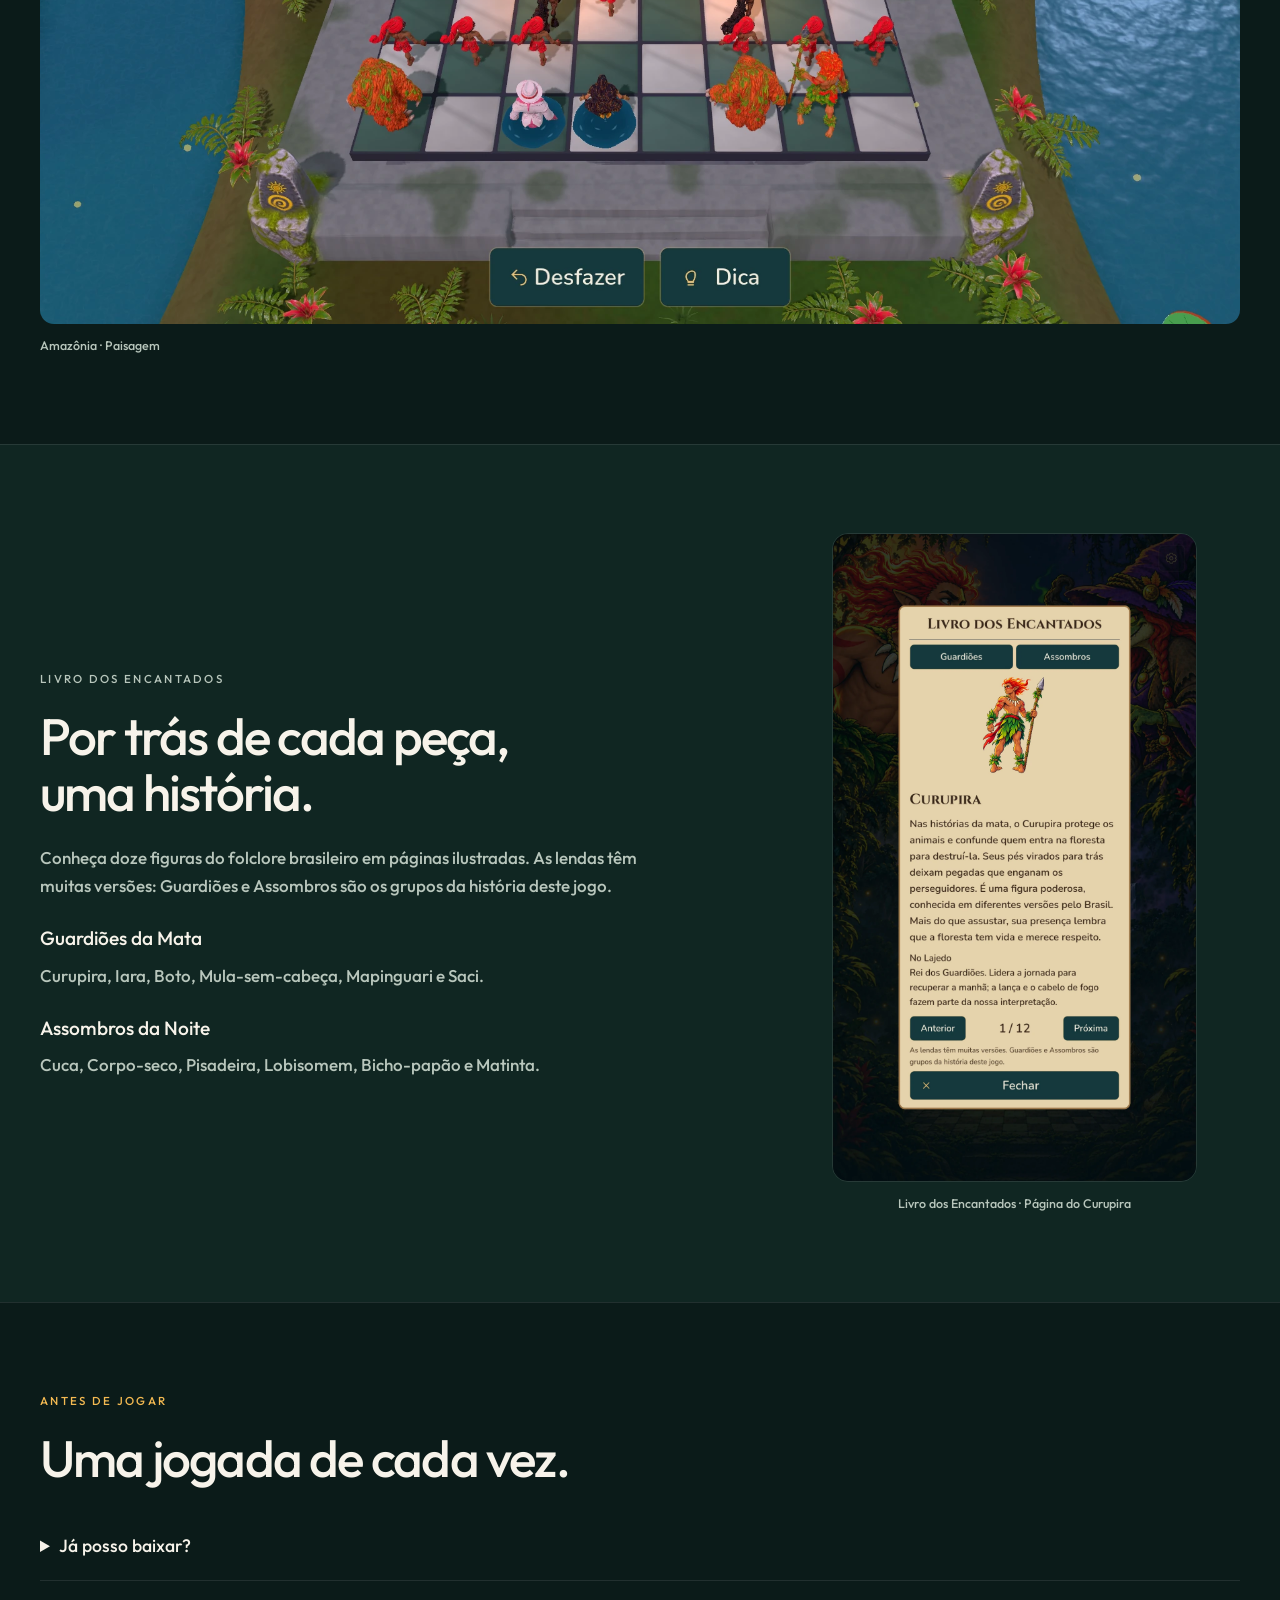
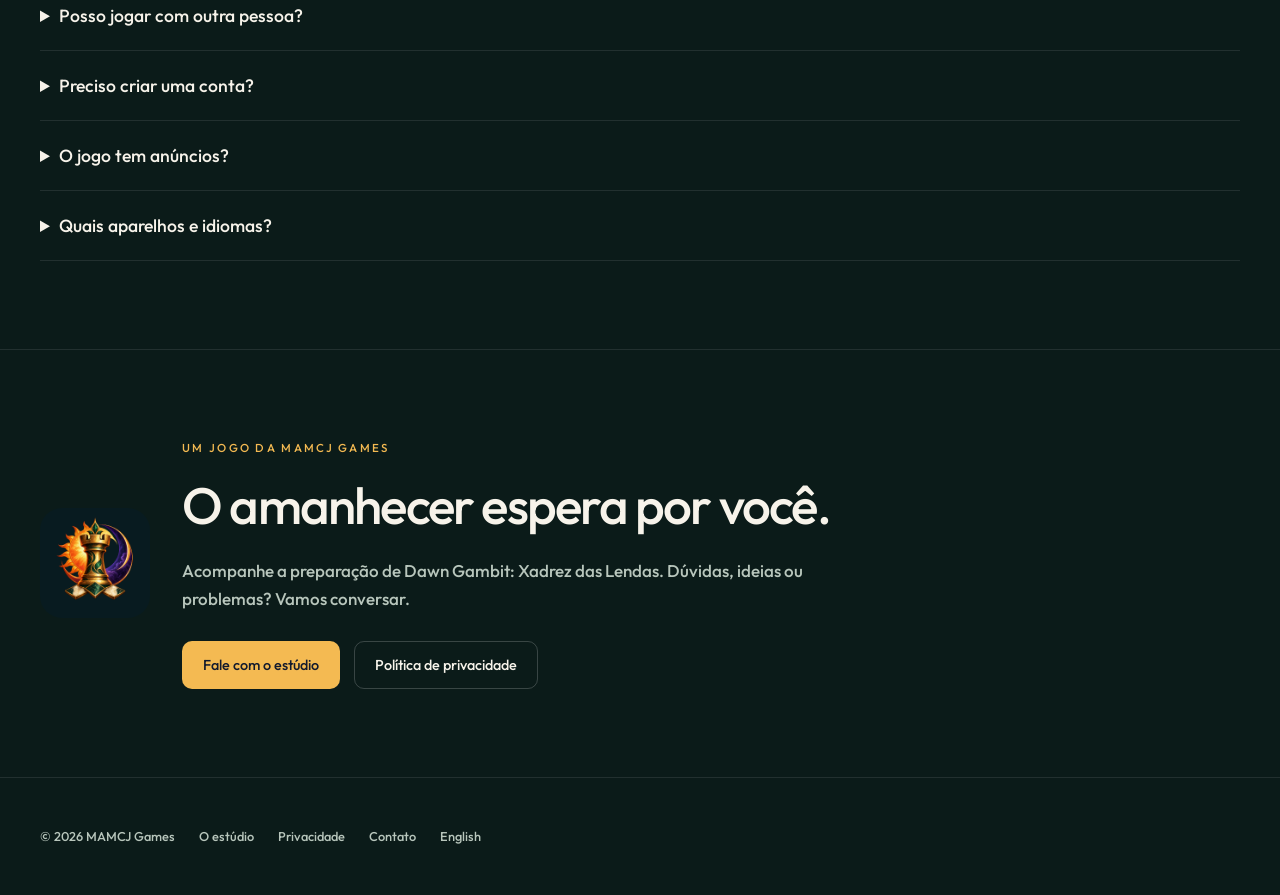
==== commit 81362fc3: "Adiciona trailers PT-BR e EN do Dawn Gambit" ====
--- a/dawngambit/index.html
+++ b/dawngambit/index.html
@@ -8,16 +8,21 @@
 <link rel="alternate" hreflang="pt-BR" href="https://mamcjgames.com/dawngambit/"><link rel="alternate" hreflang="en" href="https://mamcjgames.com/en/dawngambit/"><link rel="alternate" hreflang="x-default" href="https://mamcjgames.com/dawngambit/">
 <link rel="icon" type="image/png" href="/assets/dawngambit/icon.png">
 <meta property="og:type" content="website"><meta property="og:title" content="Dawn Gambit: Xadrez das Lendas"><meta property="og:description" content="Traga o amanhecer de volta, um lance de cada vez. Xadrez 3D com o folclore brasileiro."><meta property="og:url" content="https://mamcjgames.com/dawngambit/"><meta property="og:image" content="https://mamcjgames.com/assets/dawngambit/pt_BR/feature.png"><meta property="og:image:width" content="1024"><meta property="og:image:height" content="500"><meta property="og:locale" content="pt_BR"><meta name="twitter:card" content="summary_large_image">
-<link rel="stylesheet" href="/assets/brand/studio.css?v=20261013"><link rel="stylesheet" href="/assets/dawngambit/site.css?v=20261013-caption1">
+<link rel="stylesheet" href="/assets/brand/studio.css?v=20261013"><link rel="stylesheet" href="/assets/dawngambit/site.css?v=20261014-trailer1">
+<script src="/assets/dawngambit/trailer.js?v=20261014-trailer1" defer></script>
 </head>
 <body class="dg">
 <a class="skip" href="#main">Pular para o conteúdo</a>
-<header class="site-header"><div class="env barra"><a class="marca" href="/"><img src="/assets/brand/v2/logo-dark.svg" alt="MAMCJ Games" width="194" height="49"></a><nav aria-label="Navegação principal"><a href="#jogo">O jogo</a><a class="esconde" href="#galeria">Galeria</a><a href="/dawngambit/privacy/">Privacidade</a><a class="language" href="/en/dawngambit/" lang="en" hreflang="en" aria-label="English">EN</a></nav></div></header>
+<header class="site-header"><div class="env barra"><a class="marca" href="/"><img src="/assets/brand/v2/logo-dark.svg" alt="MAMCJ Games" width="194" height="49"></a><nav aria-label="Navegação principal"><a href="#jogo">O jogo</a><a class="esconde" href="#trailer">Trailer</a><a class="esconde" href="#galeria">Galeria</a><a href="/dawngambit/privacy/">Privacidade</a><a class="language" href="/en/dawngambit/" lang="en" hreflang="en" aria-label="English">EN</a></nav></div></header>
 <main id="main">
 <div class="dg-hero"><div class="env"><p class="olho">Xadrez 3D · Folclore brasileiro</p><img class="dg-art" src="/assets/dawngambit/pt_BR/feature.png" alt="Dawn Gambit: Xadrez das Lendas. Curupira e Cuca frente a frente, com o lajedo entre eles." width="1024" height="500" fetchpriority="high">
   <div class="dg-intro"><div><h1>As lendas entram <span>no tabuleiro.</span></h1><p class="sub">Traga o amanhecer de volta, um lance de cada vez.</p></div><div><div class="botoes"><a class="botao" href="#jogo">Conheça a jornada ↓</a><a class="botao fantasma" href="mailto:contato@mamcjgames.com?subject=Dawn%20Gambit%20-%20interesse%20no%20teste">Fale sobre o teste</a></div><p class="dg-availability">Teste interno em preparação. Ainda não disponível publicamente no Google Play.</p></div></div>
   <div class="dg-stats" aria-label="O jogo em números"><div><strong>6</strong><span>biomas brasileiros</span></div><div><strong>12</strong><span>encantados</span></div><div><strong>5</strong><span>níveis no Arcade</span></div><div><strong>2</strong><span>idiomas: PT e EN</span></div></div>
 </div></div>
+<section id="trailer" class="dg-trailer"><div class="env"><p class="olho">Veja o jogo em ação</p><h2>As lendas ganham vida.</h2><p class="sub">Conheça o tabuleiro, os personagens e as capturas animadas de Dawn Gambit.</p>
+<div class="dg-trailer-frame"><button class="dg-trailer-button" type="button" data-video-id="pLl6xRcrD_8" data-video-title="Trailer de Dawn Gambit: Xadrez das Lendas em português" aria-label="Reproduzir o trailer de Dawn Gambit em português"><img src="/assets/dawngambit/pt_BR/trailer_20261014.jpg" alt="" width="1280" height="720" loading="lazy"><span class="dg-trailer-play" aria-hidden="true">▶ Assista ao trailer</span></button></div>
+<div class="dg-trailer-note"><span>Trailer em português. Imagens da versão de desenvolvimento, capturadas no PC. Ao reproduzir, o vídeo é carregado do YouTube.</span><a href="https://youtu.be/pLl6xRcrD_8" target="_blank" rel="noopener noreferrer">Assistir no YouTube ↗</a></div>
+<noscript><p class="sub">Use o link acima para assistir no YouTube.</p></noscript></div></section>
 <section id="jogo"><div class="env"><div class="dg-story"><div><p class="olho">Jornada do Amanhecer</p><h2>A noite tomou o Brasil.<br>A próxima jogada é sua.</h2><p class="sub">Os Assombros da Noite roubaram o amanhecer. Curupira reúne os Guardiões da Mata para enfrentar o feitiço da Cuca e devolver a manhã aos biomas brasileiros.</p><p class="sub">Atravesse seis capítulos, acompanhe as cenas ilustradas e leve a estratégia do xadrez ao lajedo. As regras são clássicas; quem entra em cena são as nossas lendas.</p></div><figure><img src="/assets/dawngambit/pt_BR/06_abertura_lago.webp" alt="Cena da abertura: Curupira na margem do lago conversa com Iara, sentada em uma pedra." width="1080" height="1920" loading="lazy"><figcaption>Cena ilustrada da abertura, na versão atual do jogo.</figcaption></figure></div>
 <ul class="lista"><li><h3>Uma jornada para continuar</h3><p>História em seis capítulos, com progresso salvo no aparelho para retomar depois.</p></li><li><h3>Uma partida no seu ritmo</h3><p>No Arcade, escolha entre cinco níveis contra o computador ou dois jogadores no mesmo aparelho.</p></li><li><h3>Um tabuleiro vivo</h3><p>Personagens 3D e capturas animadas, com opções de velocidade, áudio e qualidade gráfica.</p></li></ul>
 <p class="dg-biomes">Mata Atlântica · Pampa · Pantanal · Cerrado · Caatinga · Amazônia</p></div></section>
--- a/assets/dawngambit/site.css
+++ b/assets/dawngambit/site.css
@@ -24,6 +24,17 @@
 .dg .lista { grid-template-columns: repeat(3, minmax(0, 1fr)); }
 .dg .lista li { border-color: var(--ambar); }
 .dg-biomes { color: var(--suave); margin-top: 28px; padding-top: 24px; border-top: 1px solid var(--borda); }
+.dg #trailer { background: #102622; }
+.dg-trailer-frame { position: relative; aspect-ratio: 16 / 9; overflow: hidden; border-radius: 18px; border: 1px solid var(--borda); background: #071412; margin-top: 32px; }
+.dg-trailer-frame button, .dg-trailer-frame iframe { position: absolute; inset: 0; display: block; width: 100%; height: 100%; border: 0; }
+.dg-trailer-button { position: relative; padding: 0; background: #071412; cursor: pointer; font: inherit; }
+.dg-trailer-button img { width: 100%; height: 100%; object-fit: cover; }
+.dg-trailer-play { position: absolute; left: 50%; top: 50%; transform: translate(-50%, -50%); background: #0b1b19e8; color: var(--papel); border: 1px solid var(--ambar); border-radius: 12px; padding: 16px 24px; font-size: clamp(.9rem, 2vw, 1.2rem); font-weight: 600; white-space: nowrap; }
+.dg-trailer-button:hover .dg-trailer-play { background: #234138; }
+.dg-trailer-button:focus-visible { outline: 3px solid var(--ambar); outline-offset: -6px; }
+.dg-trailer-note { display: flex; justify-content: space-between; align-items: baseline; flex-wrap: wrap; gap: 12px 28px; margin-top: 18px; font-size: .8rem; color: var(--suave); }
+.dg-trailer-note span { flex: 1 1 360px; }
+.dg-trailer-note a { color: var(--ambar); text-underline-offset: 4px; }
 .dg-gallery { display: grid; grid-template-columns: repeat(3, minmax(0, 1fr)); gap: 24px; margin-top: 36px; }
 .dg-gallery a { display: block; }
 .dg-gallery img { width: 100%; border-radius: 12px; border: 1px solid var(--borda); }
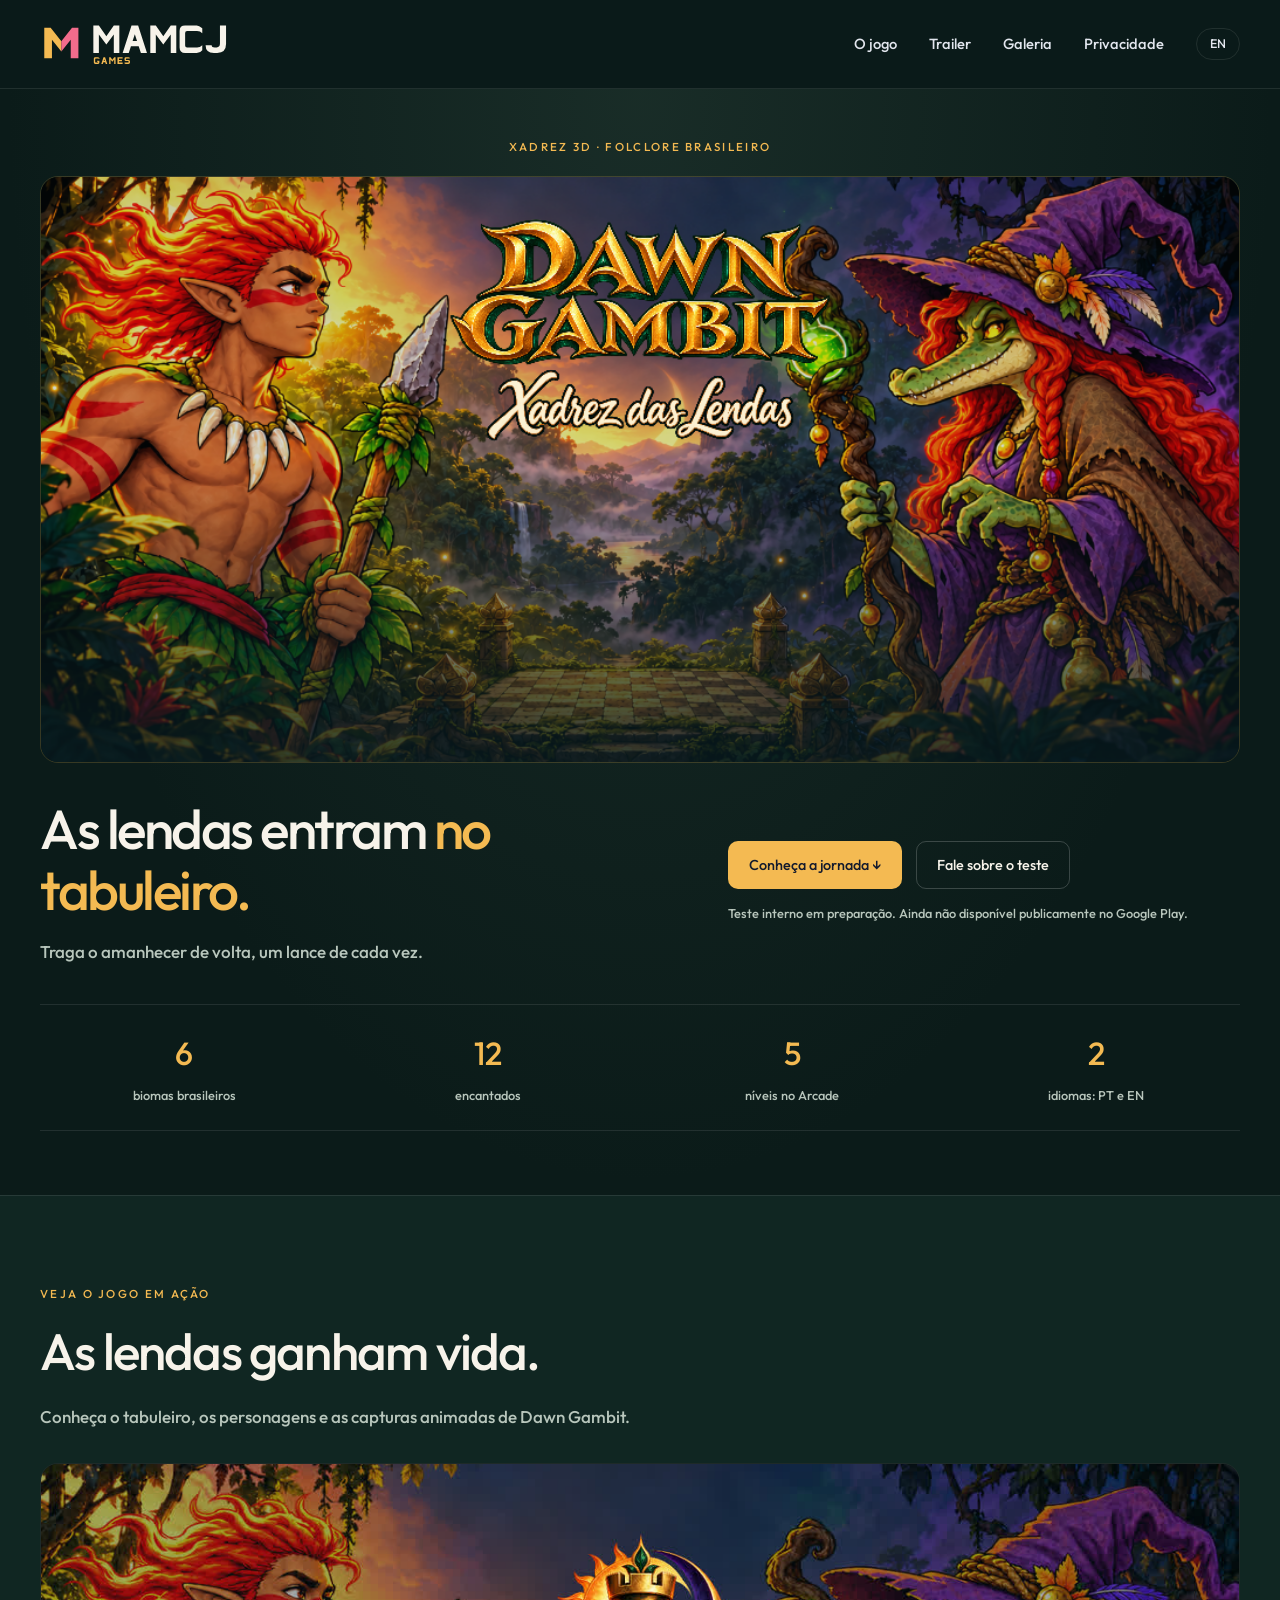
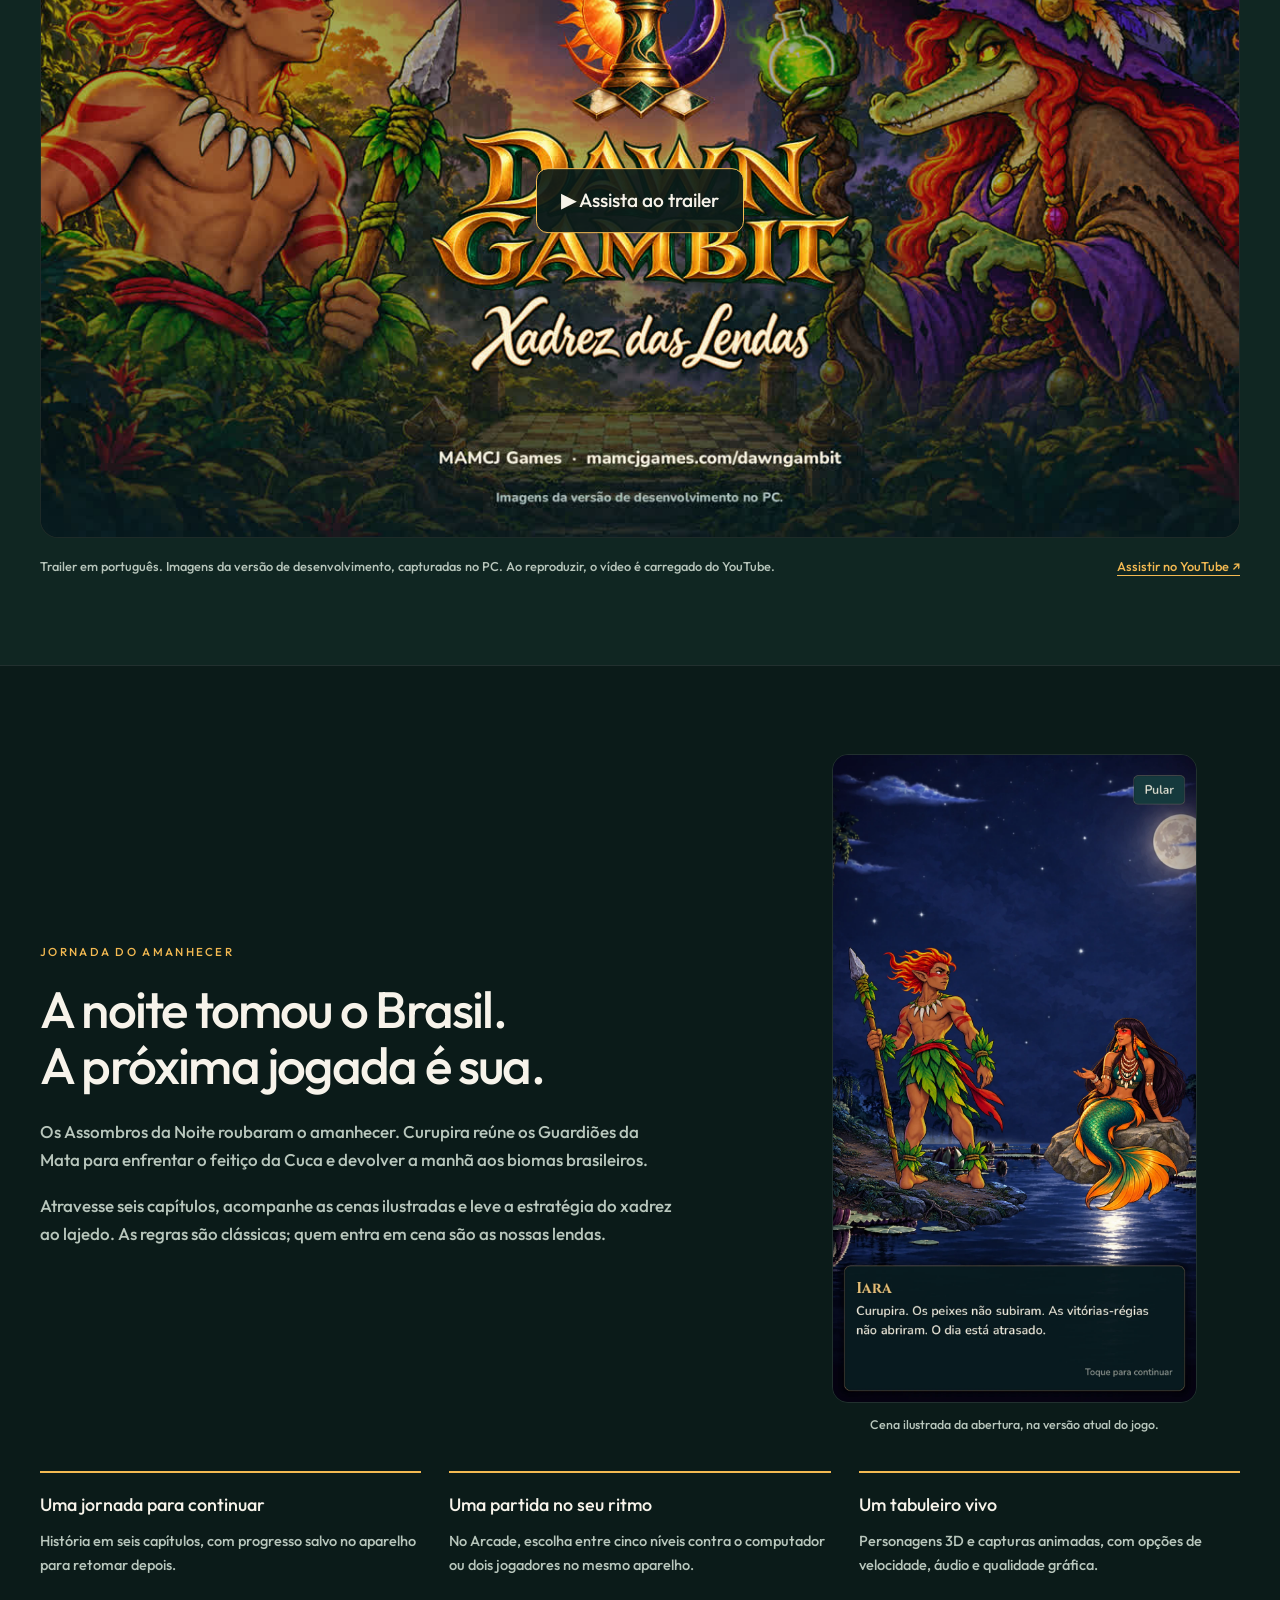
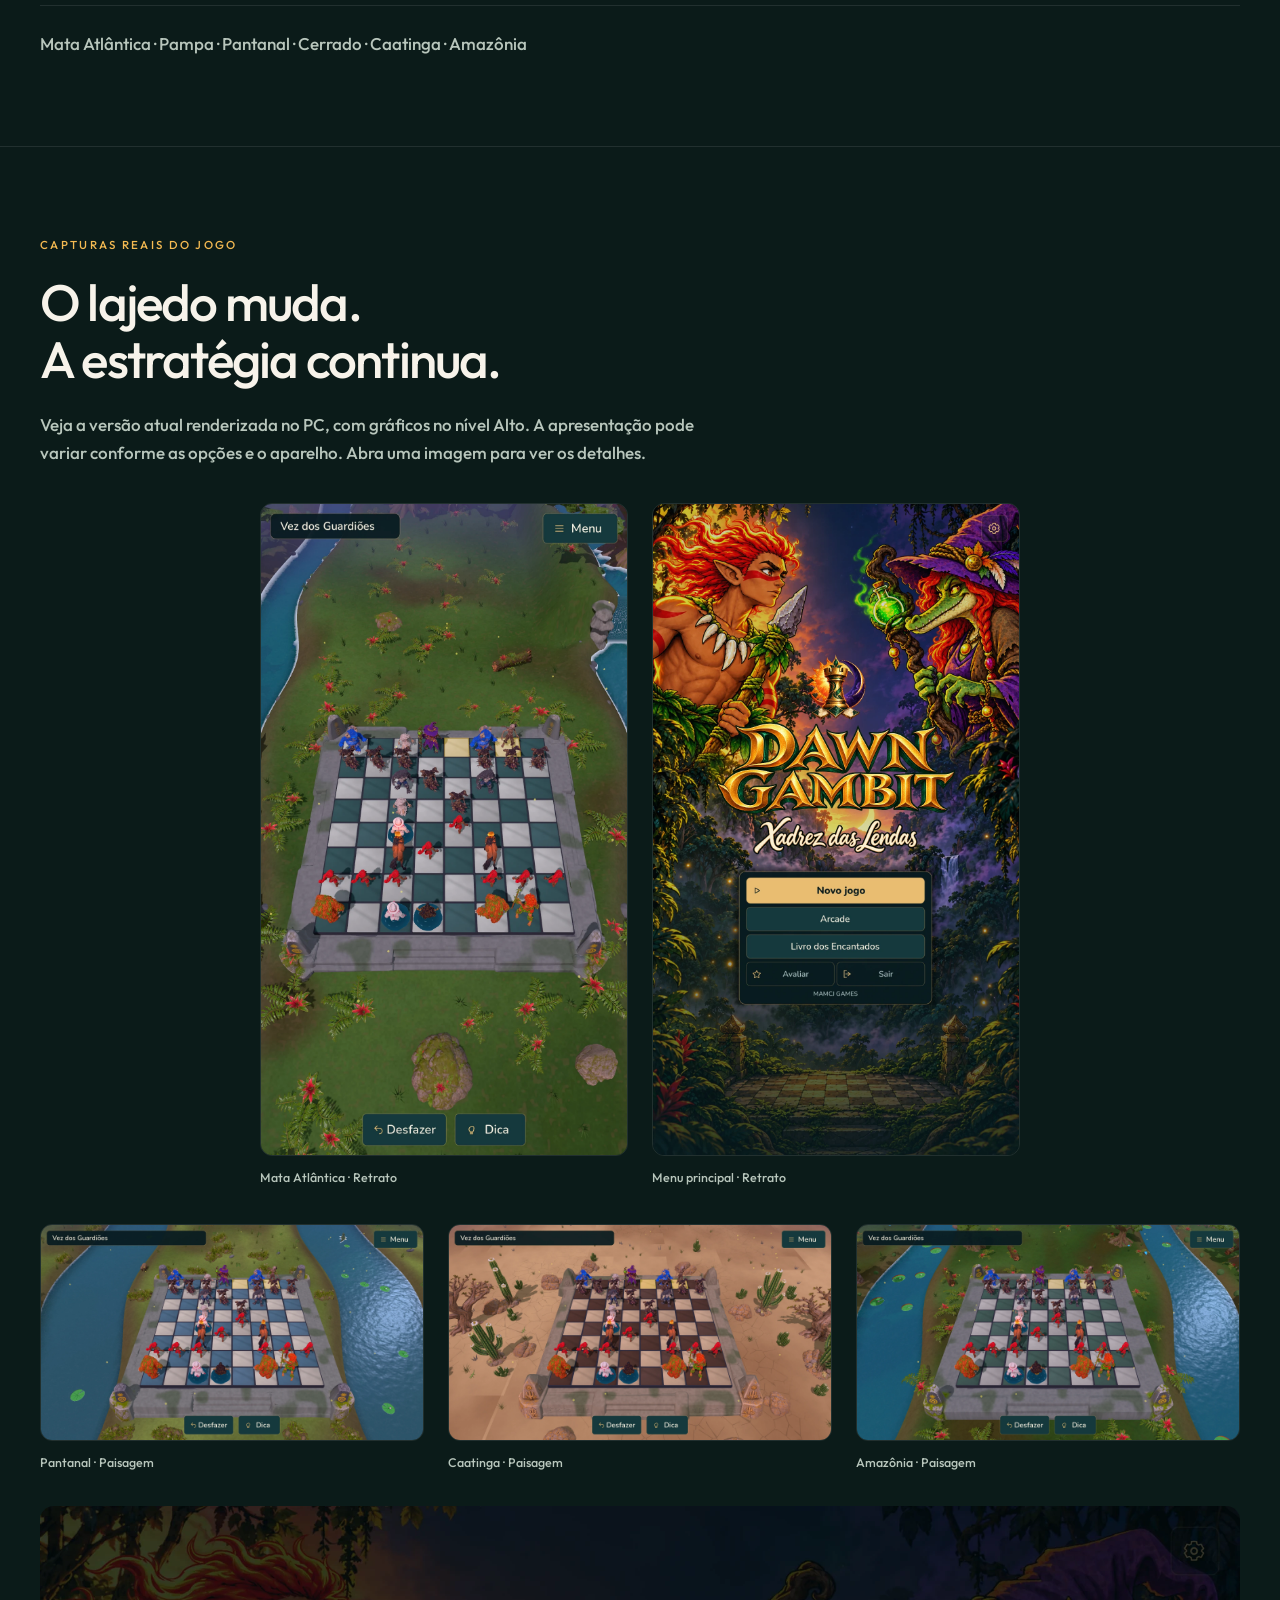
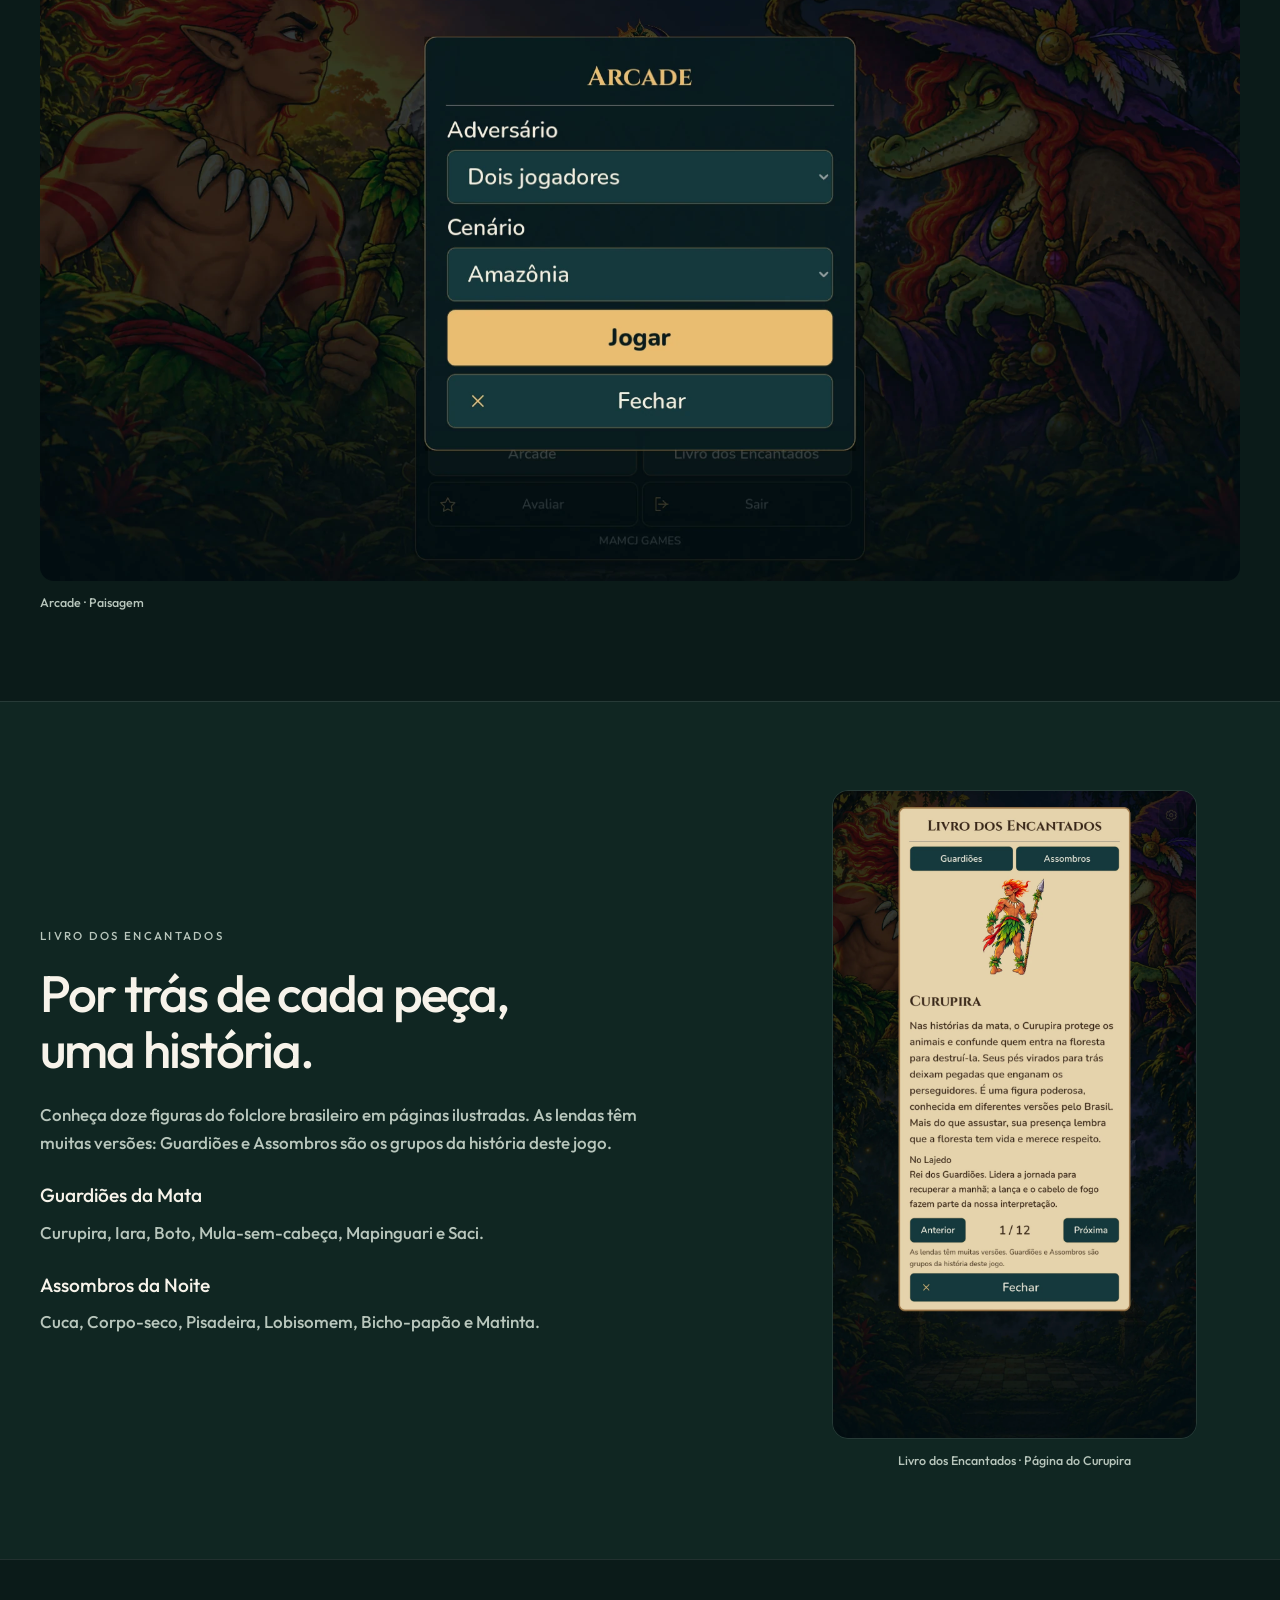
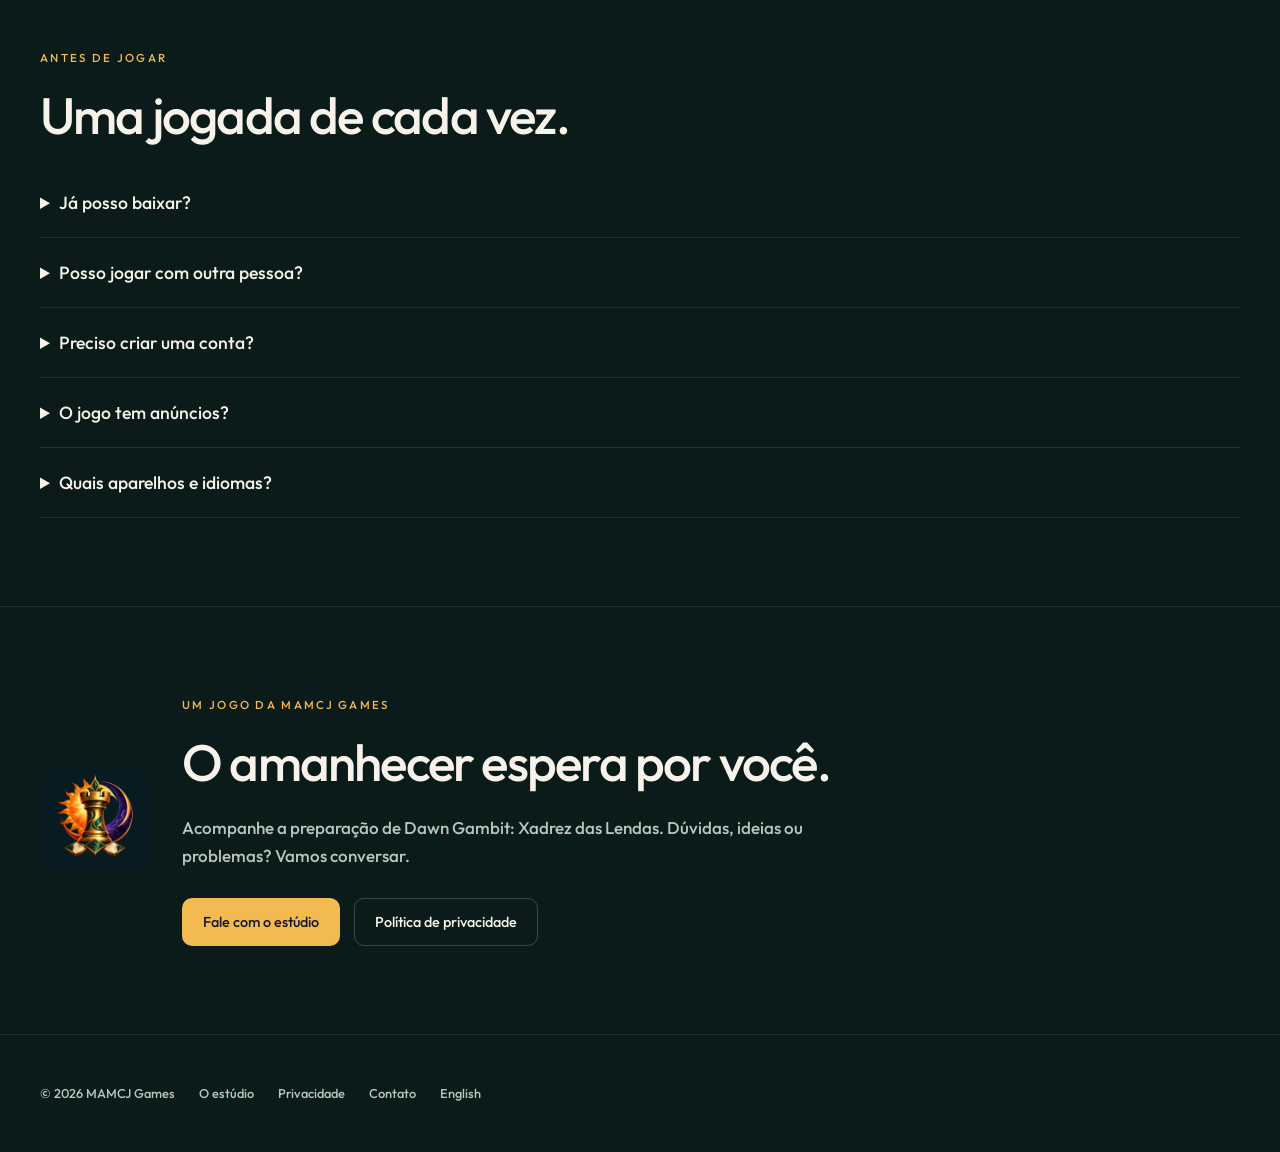
==== commit 3333bfb4: "Atualiza capturas PT-BR e EN do Dawn Gambit" ====
--- a/dawngambit/index.html
+++ b/dawngambit/index.html
@@ -8,7 +8,7 @@
 <link rel="alternate" hreflang="pt-BR" href="https://mamcjgames.com/dawngambit/"><link rel="alternate" hreflang="en" href="https://mamcjgames.com/en/dawngambit/"><link rel="alternate" hreflang="x-default" href="https://mamcjgames.com/dawngambit/">
 <link rel="icon" type="image/png" href="/assets/dawngambit/icon.png">
 <meta property="og:type" content="website"><meta property="og:title" content="Dawn Gambit: Xadrez das Lendas"><meta property="og:description" content="Traga o amanhecer de volta, um lance de cada vez. Xadrez 3D com o folclore brasileiro."><meta property="og:url" content="https://mamcjgames.com/dawngambit/"><meta property="og:image" content="https://mamcjgames.com/assets/dawngambit/pt_BR/feature.png"><meta property="og:image:width" content="1024"><meta property="og:image:height" content="500"><meta property="og:locale" content="pt_BR"><meta name="twitter:card" content="summary_large_image">
-<link rel="stylesheet" href="/assets/brand/studio.css?v=20261013"><link rel="stylesheet" href="/assets/dawngambit/site.css?v=20261014-trailer1">
+<link rel="stylesheet" href="/assets/brand/studio.css?v=20261013"><link rel="stylesheet" href="/assets/dawngambit/site.css?v=20261014-captures1">
 <script src="/assets/dawngambit/trailer.js?v=20261014-trailer1" defer></script>
 </head>
 <body class="dg">
@@ -23,13 +23,14 @@
 <div class="dg-trailer-frame"><button class="dg-trailer-button" type="button" data-video-id="pLl6xRcrD_8" data-video-title="Trailer de Dawn Gambit: Xadrez das Lendas em português" aria-label="Reproduzir o trailer de Dawn Gambit em português"><img src="/assets/dawngambit/pt_BR/trailer_20261014.jpg" alt="" width="1280" height="720" loading="lazy"><span class="dg-trailer-play" aria-hidden="true">▶ Assista ao trailer</span></button></div>
 <div class="dg-trailer-note"><span>Trailer em português. Imagens da versão de desenvolvimento, capturadas no PC. Ao reproduzir, o vídeo é carregado do YouTube.</span><a href="https://youtu.be/pLl6xRcrD_8" target="_blank" rel="noopener noreferrer">Assistir no YouTube ↗</a></div>
 <noscript><p class="sub">Use o link acima para assistir no YouTube.</p></noscript></div></section>
-<section id="jogo"><div class="env"><div class="dg-story"><div><p class="olho">Jornada do Amanhecer</p><h2>A noite tomou o Brasil.<br>A próxima jogada é sua.</h2><p class="sub">Os Assombros da Noite roubaram o amanhecer. Curupira reúne os Guardiões da Mata para enfrentar o feitiço da Cuca e devolver a manhã aos biomas brasileiros.</p><p class="sub">Atravesse seis capítulos, acompanhe as cenas ilustradas e leve a estratégia do xadrez ao lajedo. As regras são clássicas; quem entra em cena são as nossas lendas.</p></div><figure><img src="/assets/dawngambit/pt_BR/06_abertura_lago.webp" alt="Cena da abertura: Curupira na margem do lago conversa com Iara, sentada em uma pedra." width="1080" height="1920" loading="lazy"><figcaption>Cena ilustrada da abertura, na versão atual do jogo.</figcaption></figure></div>
+<section id="jogo"><div class="env"><div class="dg-story"><div><p class="olho">Jornada do Amanhecer</p><h2>A noite tomou o Brasil.<br>A próxima jogada é sua.</h2><p class="sub">Os Assombros da Noite roubaram o amanhecer. Curupira reúne os Guardiões da Mata para enfrentar o feitiço da Cuca e devolver a manhã aos biomas brasileiros.</p><p class="sub">Atravesse seis capítulos, acompanhe as cenas ilustradas e leve a estratégia do xadrez ao lajedo. As regras são clássicas; quem entra em cena são as nossas lendas.</p></div><figure><img src="/assets/dawngambit/pt_BR/screenshots_20261014/07_abertura_lago_retrato.webp" alt="Cena da abertura: Curupira na margem do lago conversa com Iara, sentada em uma pedra." width="1080" height="1920" loading="lazy"><figcaption>Cena ilustrada da abertura, na versão atual do jogo.</figcaption></figure></div>
 <ul class="lista"><li><h3>Uma jornada para continuar</h3><p>História em seis capítulos, com progresso salvo no aparelho para retomar depois.</p></li><li><h3>Uma partida no seu ritmo</h3><p>No Arcade, escolha entre cinco níveis contra o computador ou dois jogadores no mesmo aparelho.</p></li><li><h3>Um tabuleiro vivo</h3><p>Personagens 3D e capturas animadas, com opções de velocidade, áudio e qualidade gráfica.</p></li></ul>
 <p class="dg-biomes">Mata Atlântica · Pampa · Pantanal · Cerrado · Caatinga · Amazônia</p></div></section>
 <section id="galeria"><div class="env"><p class="olho">Capturas reais do jogo</p><h2>O lajedo muda.<br>A estratégia continua.</h2><p class="sub">Veja a versão atual renderizada no PC, com gráficos no nível Alto. A apresentação pode variar conforme as opções e o aparelho. Abra uma imagem para ver os detalhes.</p>
-<div class="dg-gallery"><figure><a href="/assets/dawngambit/pt_BR/01_mata_atlantica.webp"><img src="/assets/dawngambit/pt_BR/01_mata_atlantica.webp" alt="Partida em retrato na Mata Atlântica, com lajedo de pedra, vegetação e rio." width="1080" height="1920" loading="lazy"></a><figcaption>Mata Atlântica · Retrato</figcaption></figure><figure><a href="/assets/dawngambit/pt_BR/02_pantanal.webp"><img src="/assets/dawngambit/pt_BR/02_pantanal.webp" alt="Partida em retrato no Pantanal, com o tabuleiro entre áreas de água e vegetação." width="1080" height="1920" loading="lazy"></a><figcaption>Pantanal · Retrato</figcaption></figure><figure><a href="/assets/dawngambit/pt_BR/03_caatinga.webp"><img src="/assets/dawngambit/pt_BR/03_caatinga.webp" alt="Partida em retrato na Caatinga, com chão seco, rochas e cactos ao redor do lajedo." width="1080" height="1920" loading="lazy"></a><figcaption>Caatinga · Retrato</figcaption></figure></div>
-<figure class="dg-wide"><a href="/assets/dawngambit/pt_BR/07_amazonia_paisagem.webp"><img src="/assets/dawngambit/pt_BR/07_amazonia_paisagem.webp" alt="Tabuleiro na Amazônia, com interface adaptada ao modo paisagem." width="1920" height="1080" loading="lazy"></a><figcaption>Amazônia · Paisagem</figcaption></figure></div></section>
-<section class="dg-legends"><div class="env dg-story"><div><p class="olho">Livro dos Encantados</p><h2>Por trás de cada peça,<br>uma história.</h2><p class="sub">Conheça doze figuras do folclore brasileiro em páginas ilustradas. As lendas têm muitas versões: Guardiões e Assombros são os grupos da história deste jogo.</p><h3>Guardiões da Mata</h3><p>Curupira, Iara, Boto, Mula-sem-cabeça, Mapinguari e Saci.</p><h3>Assombros da Noite</h3><p>Cuca, Corpo-seco, Pisadeira, Lobisomem, Bicho-papão e Matinta.</p></div><figure><img src="/assets/dawngambit/pt_BR/05_livro_encantados.webp" alt="Livro dos Encantados aberto na página do Curupira, com ilustração e texto sobre a lenda." width="1080" height="1920" loading="lazy"><figcaption>Livro dos Encantados · Página do Curupira</figcaption></figure></div></section>
+<div class="dg-gallery dg-gallery-portrait"><figure><a href="/assets/dawngambit/pt_BR/screenshots_20261014/01_mata_atlantica_retrato.webp"><img src="/assets/dawngambit/pt_BR/screenshots_20261014/01_mata_atlantica_retrato.webp" alt="Partida em retrato na Mata Atlântica, com lajedo de pedra, vegetação e rio." width="1080" height="1920" loading="lazy"></a><figcaption>Mata Atlântica · Retrato</figcaption></figure><figure><a href="/assets/dawngambit/pt_BR/screenshots_20261014/05_menu_retrato.webp"><img src="/assets/dawngambit/pt_BR/screenshots_20261014/05_menu_retrato.webp" alt="Menu principal em português, com Curupira, Cuca e a marca Dawn Gambit: Xadrez das Lendas." width="1080" height="1920" loading="lazy"></a><figcaption>Menu principal · Retrato</figcaption></figure></div>
+<div class="dg-gallery"><figure><a href="/assets/dawngambit/pt_BR/screenshots_20261014/02_pantanal_paisagem.webp"><img src="/assets/dawngambit/pt_BR/screenshots_20261014/02_pantanal_paisagem.webp" alt="Partida em paisagem no Pantanal, com a nova Mula-sem-cabeça e seu fogo no tabuleiro." width="1920" height="1080" loading="lazy"></a><figcaption>Pantanal · Paisagem</figcaption></figure><figure><a href="/assets/dawngambit/pt_BR/screenshots_20261014/03_caatinga_paisagem.webp"><img src="/assets/dawngambit/pt_BR/screenshots_20261014/03_caatinga_paisagem.webp" alt="Partida em paisagem na Caatinga, com chão seco, rochas e cactos ao redor do lajedo." width="1920" height="1080" loading="lazy"></a><figcaption>Caatinga · Paisagem</figcaption></figure><figure><a href="/assets/dawngambit/pt_BR/screenshots_20261014/04_amazonia_paisagem.webp"><img src="/assets/dawngambit/pt_BR/screenshots_20261014/04_amazonia_paisagem.webp" alt="Tabuleiro na Amazônia, com interface adaptada ao modo paisagem." width="1920" height="1080" loading="lazy"></a><figcaption>Amazônia · Paisagem</figcaption></figure></div>
+<figure class="dg-wide"><a href="/assets/dawngambit/pt_BR/screenshots_20261014/08_arcade_paisagem.webp"><img src="/assets/dawngambit/pt_BR/screenshots_20261014/08_arcade_paisagem.webp" alt="Menu Arcade em português, configurado para dois jogadores no cenário da Amazônia." width="1920" height="1080" loading="lazy"></a><figcaption>Arcade · Paisagem</figcaption></figure></div></section>
+<section class="dg-legends"><div class="env dg-story"><div><p class="olho">Livro dos Encantados</p><h2>Por trás de cada peça,<br>uma história.</h2><p class="sub">Conheça doze figuras do folclore brasileiro em páginas ilustradas. As lendas têm muitas versões: Guardiões e Assombros são os grupos da história deste jogo.</p><h3>Guardiões da Mata</h3><p>Curupira, Iara, Boto, Mula-sem-cabeça, Mapinguari e Saci.</p><h3>Assombros da Noite</h3><p>Cuca, Corpo-seco, Pisadeira, Lobisomem, Bicho-papão e Matinta.</p></div><figure><img src="/assets/dawngambit/pt_BR/screenshots_20261014/06_livro_encantados_retrato.webp" alt="Livro dos Encantados aberto na página do Curupira, com ilustração e texto sobre a lenda." width="1080" height="1920" loading="lazy"><figcaption>Livro dos Encantados · Página do Curupira</figcaption></figure></div></section>
 <section class="dg-faq"><div class="env"><p class="olho">Antes de jogar</p><h2>Uma jogada de cada vez.</h2><details><summary>Já posso baixar?</summary><p>O teste interno está em preparação. O jogo ainda não tem download público. Para saber mais, escreva para contato@mamcjgames.com; enviar um e-mail não garante acesso ao teste.</p></details><details><summary>Posso jogar com outra pessoa?</summary><p>Sim, o Arcade permite dois jogadores no mesmo aparelho. Não há multijogador online nesta versão.</p></details><details><summary>Preciso criar uma conta?</summary><p>Não há cadastro ou login próprio no jogo. A campanha, a partida e as preferências ficam salvas localmente no aparelho.</p></details><details><summary>O jogo tem anúncios?</summary><p>Há anúncios recompensados para recursos de ajuda, como dica e desfazer. Eles precisam de internet e estão configurados como anúncios de teste nesta versão. Consulte a política de privacidade para saber sobre o tratamento de dados.</p></details><details><summary>Quais aparelhos e idiomas?</summary><p>Esta versão foi preparada para Android 10 ou superior, em aparelhos de 64 bits com arquitetura arm64. A compatibilidade e o desempenho devem ser confirmados na Play Store e em cada aparelho. Há português e inglês, com interface em retrato e paisagem.</p></details></div></section>
 <section><div class="env dg-closing"><img src="/assets/dawngambit/icon.png" alt="" width="512" height="512" loading="lazy"><div><p class="olho">Um jogo da MAMCJ Games</p><h2>O amanhecer espera por você.</h2><p class="sub">Acompanhe a preparação de Dawn Gambit: Xadrez das Lendas. Dúvidas, ideias ou problemas? Vamos conversar.</p><div class="botoes"><a class="botao" href="mailto:contato@mamcjgames.com?subject=Dawn%20Gambit">Fale com o estúdio</a><a class="botao fantasma" href="/dawngambit/privacy/">Política de privacidade</a></div></div></div></section>
 </main>
--- a/assets/dawngambit/site.css
+++ b/assets/dawngambit/site.css
@@ -36,6 +36,7 @@
 .dg-trailer-note span { flex: 1 1 360px; }
 .dg-trailer-note a { color: var(--ambar); text-underline-offset: 4px; }
 .dg-gallery { display: grid; grid-template-columns: repeat(3, minmax(0, 1fr)); gap: 24px; margin-top: 36px; }
+.dg-gallery-portrait { grid-template-columns: repeat(2, minmax(0, 1fr)); max-width: 760px; margin-inline: auto; }
 .dg-gallery a { display: block; }
 .dg-gallery img { width: 100%; border-radius: 12px; border: 1px solid var(--borda); }
 .dg-wide { margin-top: 32px !important; }
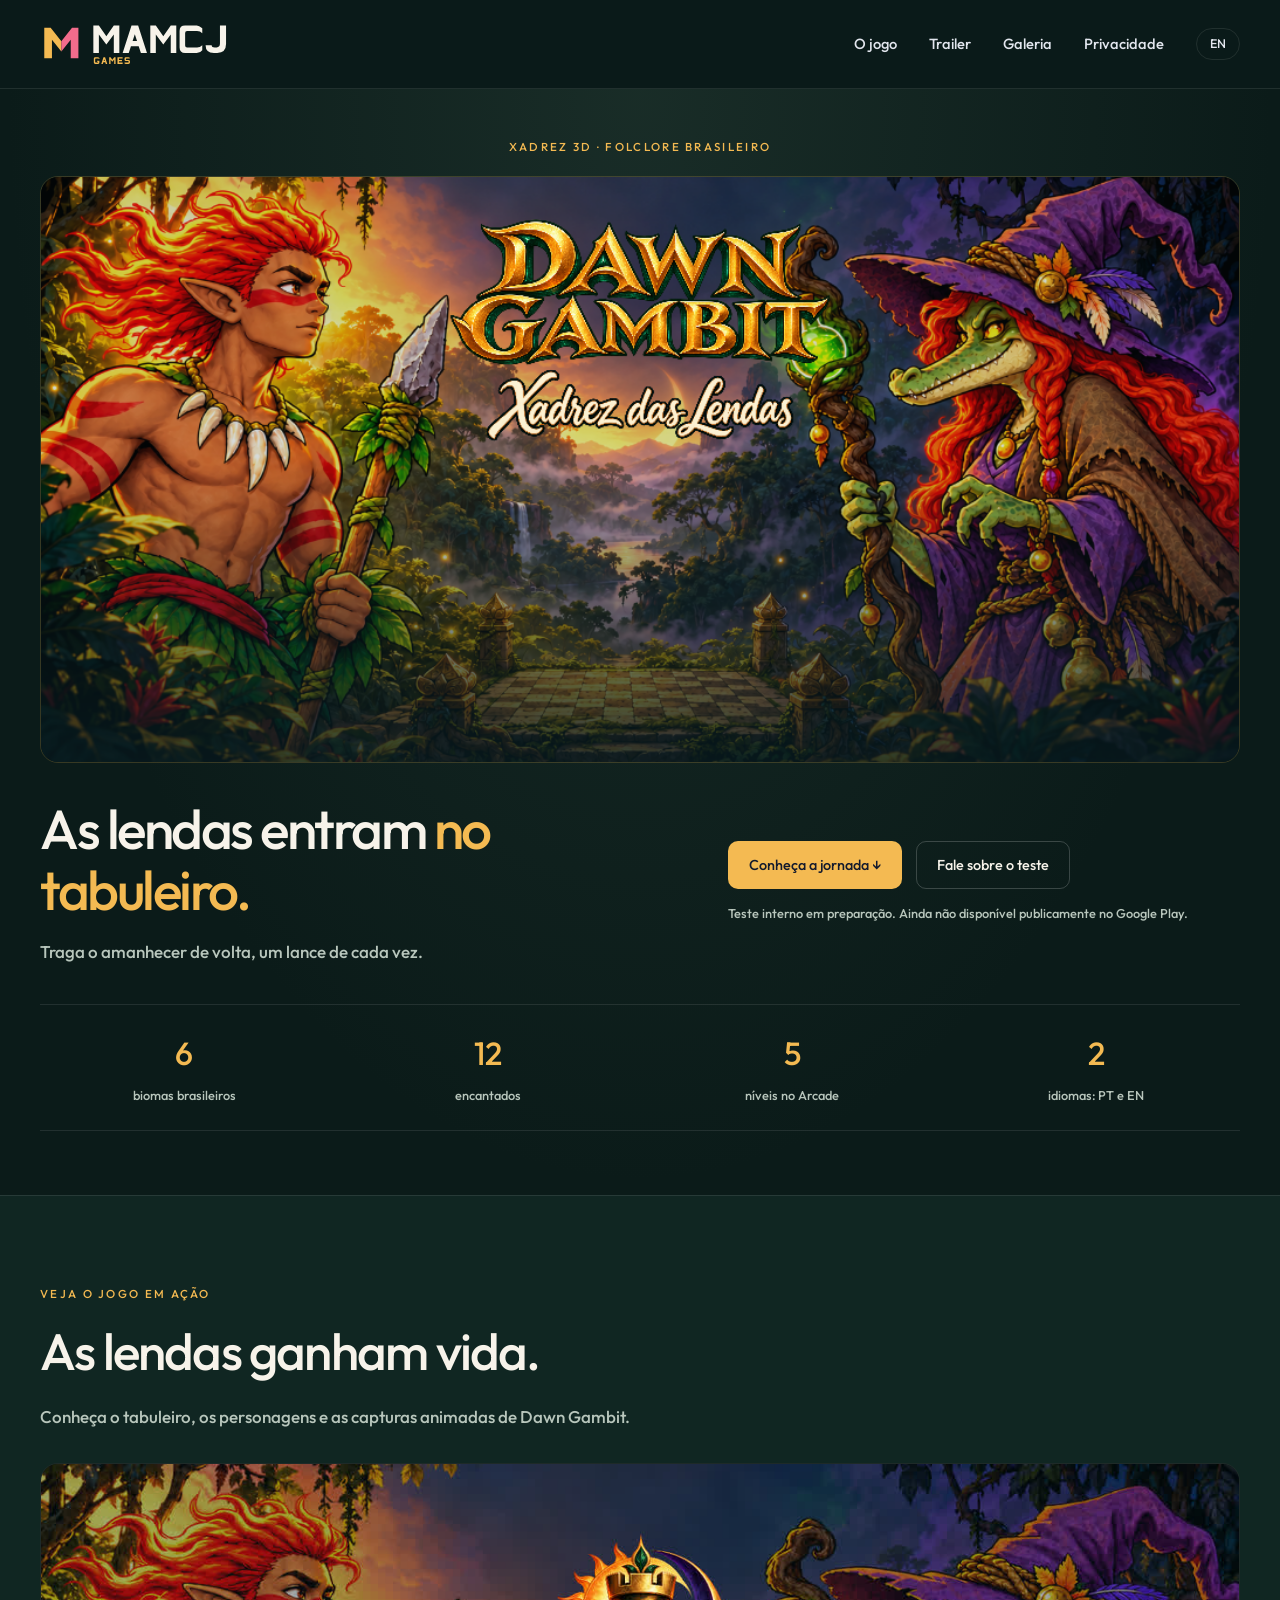
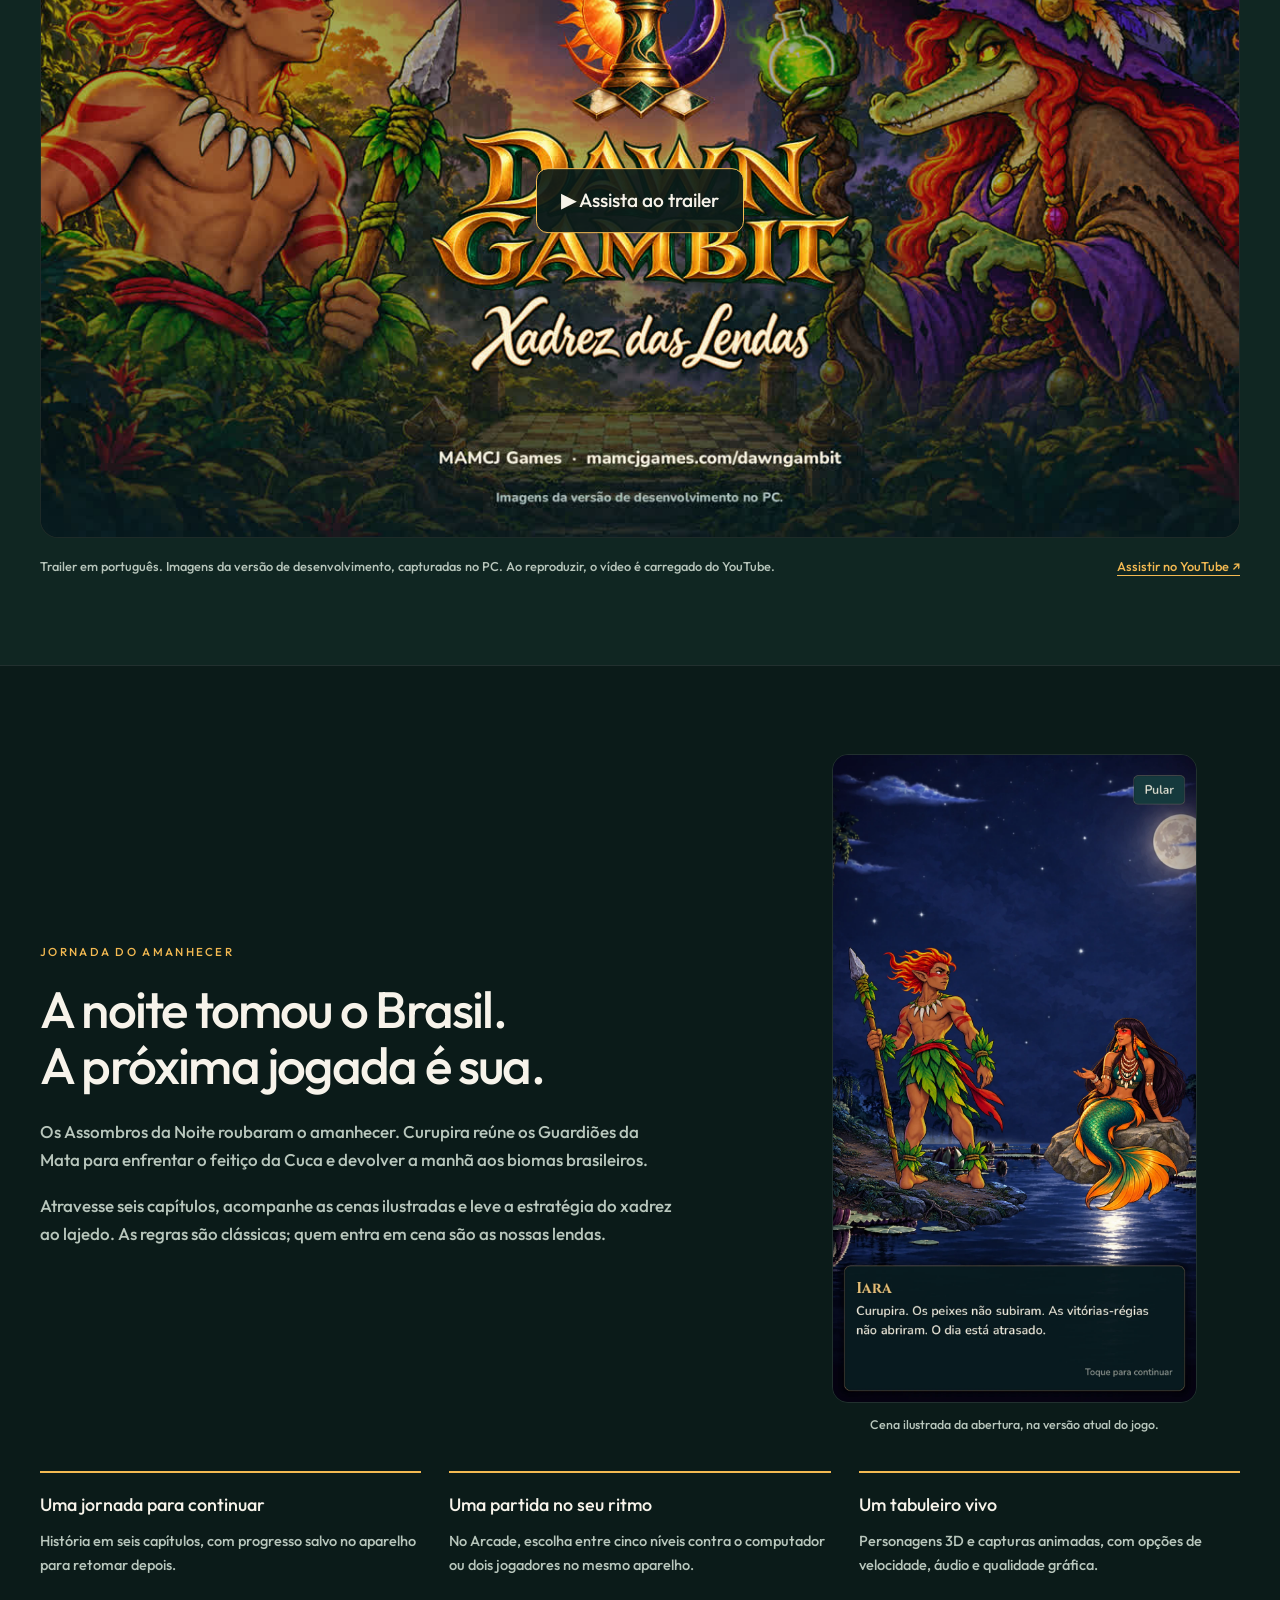
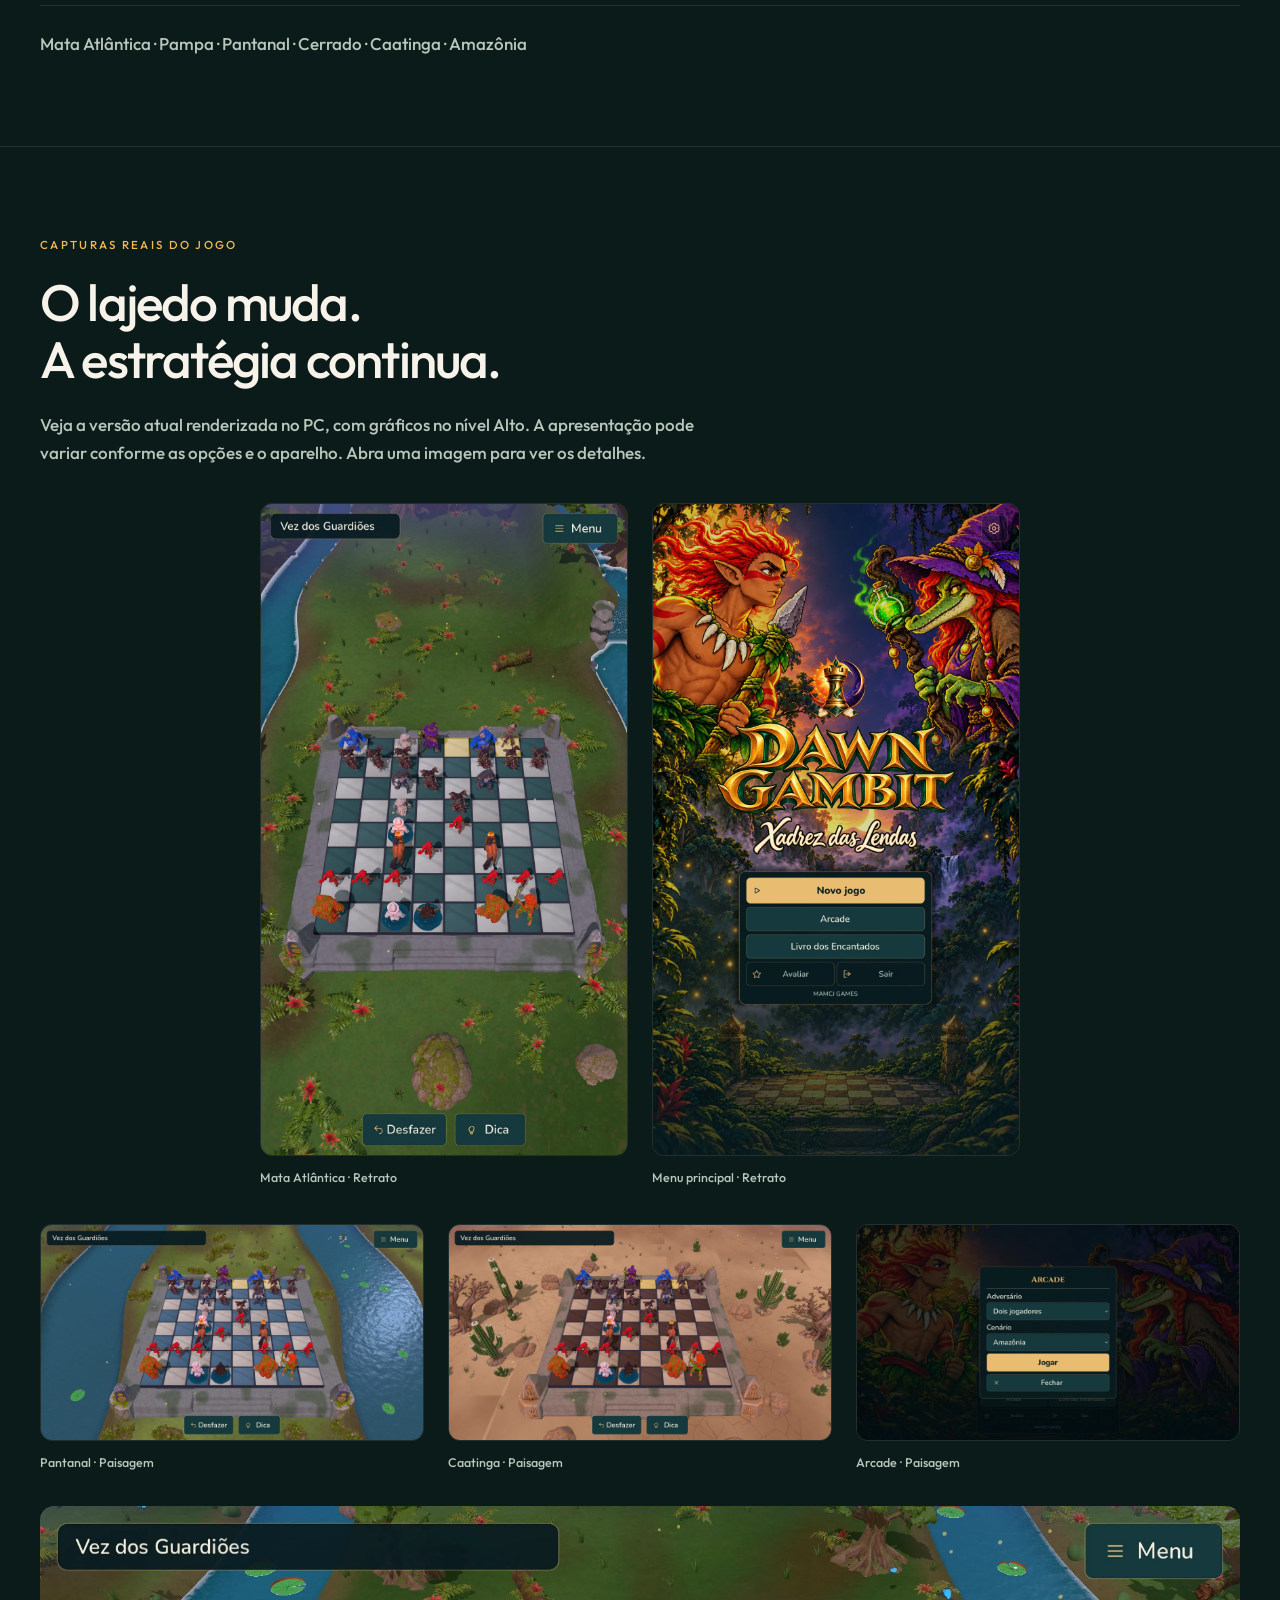
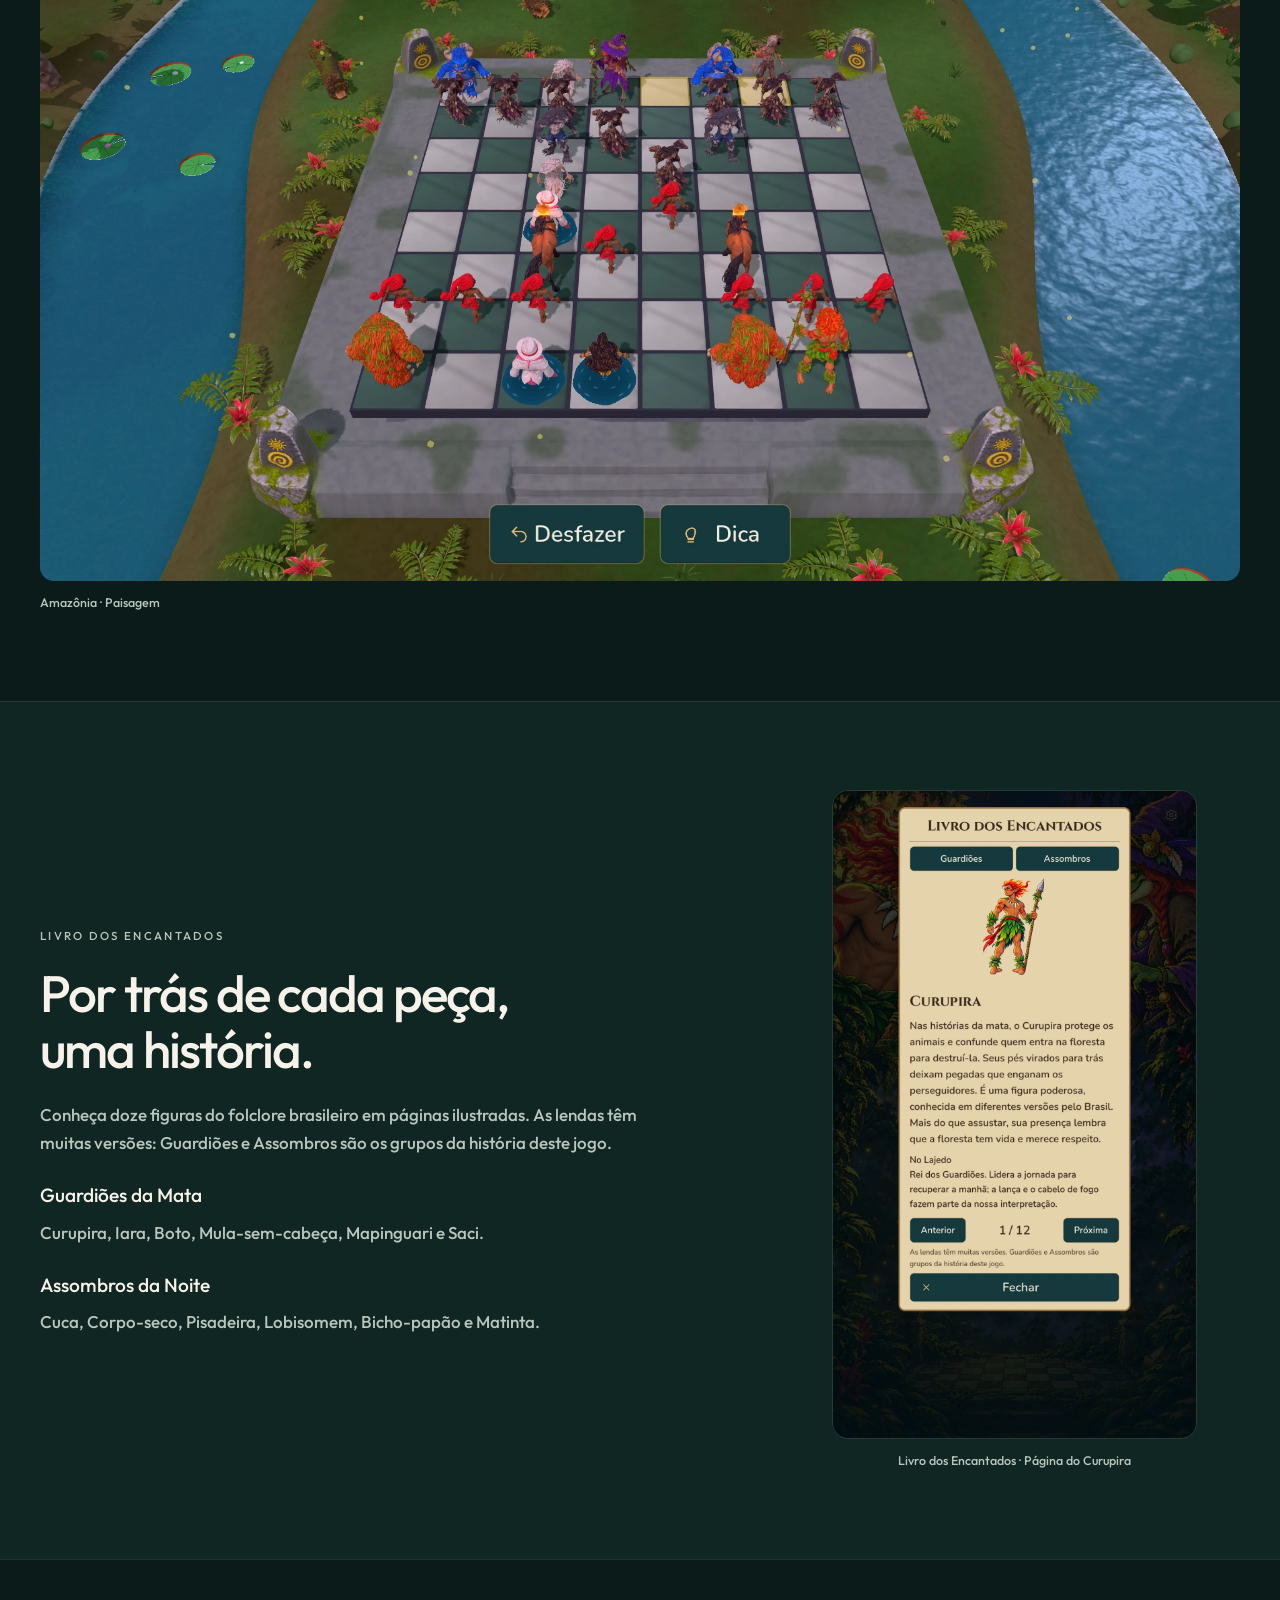
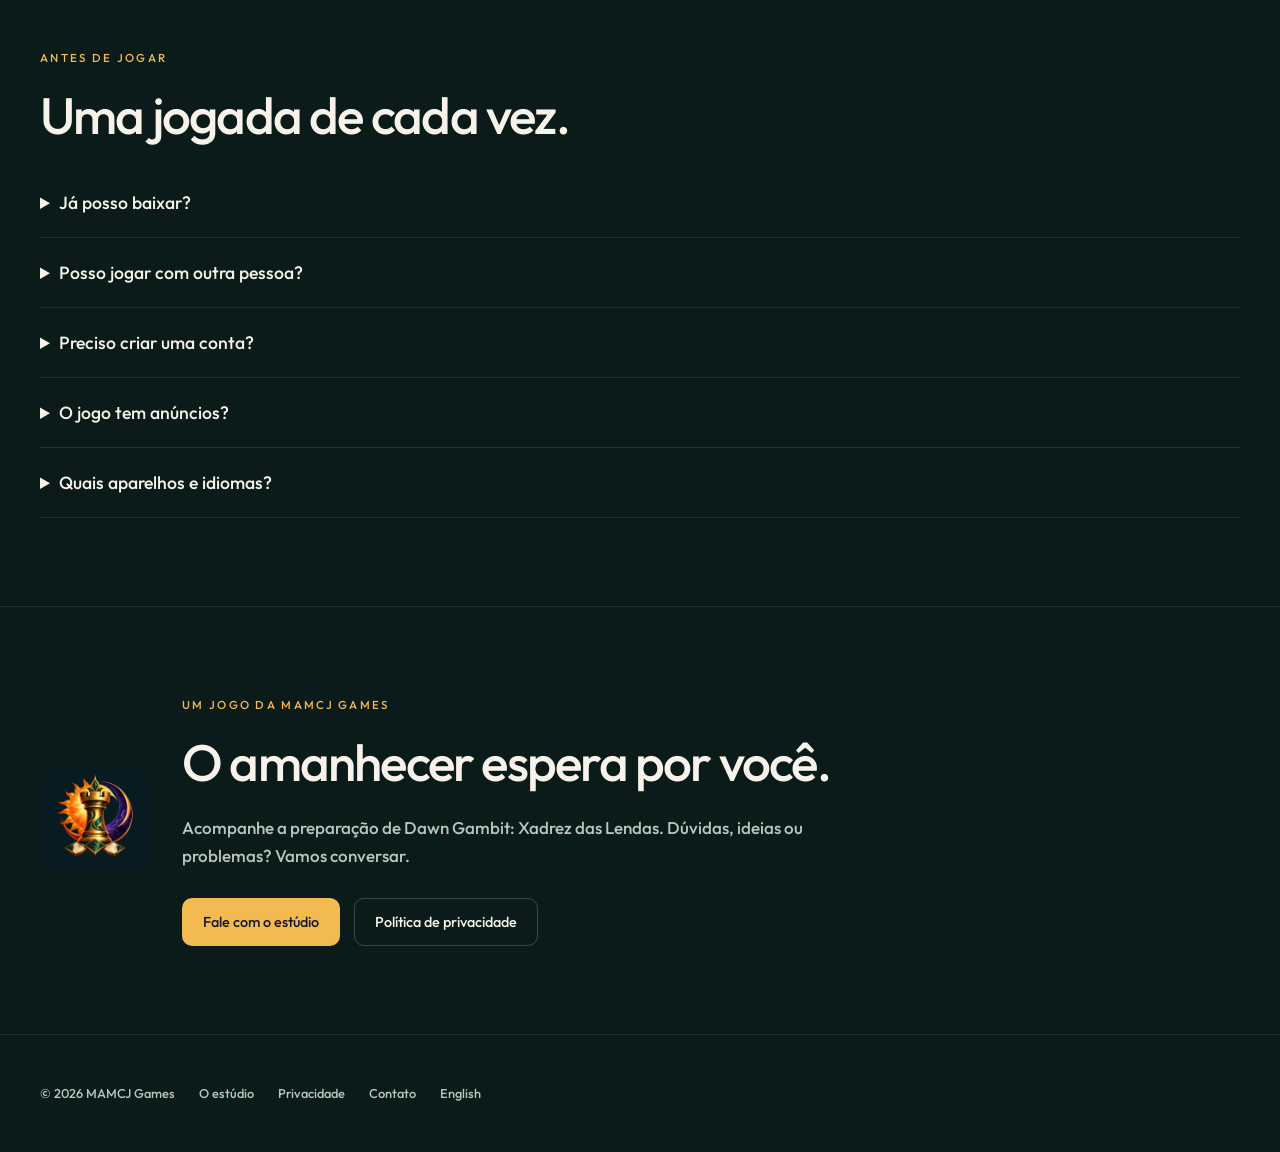
==== commit e54281f0: "Destaca captura da Amazônia na galeria do Dawn Gambit" ====
--- a/dawngambit/index.html
+++ b/dawngambit/index.html
@@ -28,8 +28,8 @@
 <p class="dg-biomes">Mata Atlântica · Pampa · Pantanal · Cerrado · Caatinga · Amazônia</p></div></section>
 <section id="galeria"><div class="env"><p class="olho">Capturas reais do jogo</p><h2>O lajedo muda.<br>A estratégia continua.</h2><p class="sub">Veja a versão atual renderizada no PC, com gráficos no nível Alto. A apresentação pode variar conforme as opções e o aparelho. Abra uma imagem para ver os detalhes.</p>
 <div class="dg-gallery dg-gallery-portrait"><figure><a href="/assets/dawngambit/pt_BR/screenshots_20261014/01_mata_atlantica_retrato.webp"><img src="/assets/dawngambit/pt_BR/screenshots_20261014/01_mata_atlantica_retrato.webp" alt="Partida em retrato na Mata Atlântica, com lajedo de pedra, vegetação e rio." width="1080" height="1920" loading="lazy"></a><figcaption>Mata Atlântica · Retrato</figcaption></figure><figure><a href="/assets/dawngambit/pt_BR/screenshots_20261014/05_menu_retrato.webp"><img src="/assets/dawngambit/pt_BR/screenshots_20261014/05_menu_retrato.webp" alt="Menu principal em português, com Curupira, Cuca e a marca Dawn Gambit: Xadrez das Lendas." width="1080" height="1920" loading="lazy"></a><figcaption>Menu principal · Retrato</figcaption></figure></div>
-<div class="dg-gallery"><figure><a href="/assets/dawngambit/pt_BR/screenshots_20261014/02_pantanal_paisagem.webp"><img src="/assets/dawngambit/pt_BR/screenshots_20261014/02_pantanal_paisagem.webp" alt="Partida em paisagem no Pantanal, com a nova Mula-sem-cabeça e seu fogo no tabuleiro." width="1920" height="1080" loading="lazy"></a><figcaption>Pantanal · Paisagem</figcaption></figure><figure><a href="/assets/dawngambit/pt_BR/screenshots_20261014/03_caatinga_paisagem.webp"><img src="/assets/dawngambit/pt_BR/screenshots_20261014/03_caatinga_paisagem.webp" alt="Partida em paisagem na Caatinga, com chão seco, rochas e cactos ao redor do lajedo." width="1920" height="1080" loading="lazy"></a><figcaption>Caatinga · Paisagem</figcaption></figure><figure><a href="/assets/dawngambit/pt_BR/screenshots_20261014/04_amazonia_paisagem.webp"><img src="/assets/dawngambit/pt_BR/screenshots_20261014/04_amazonia_paisagem.webp" alt="Tabuleiro na Amazônia, com interface adaptada ao modo paisagem." width="1920" height="1080" loading="lazy"></a><figcaption>Amazônia · Paisagem</figcaption></figure></div>
-<figure class="dg-wide"><a href="/assets/dawngambit/pt_BR/screenshots_20261014/08_arcade_paisagem.webp"><img src="/assets/dawngambit/pt_BR/screenshots_20261014/08_arcade_paisagem.webp" alt="Menu Arcade em português, configurado para dois jogadores no cenário da Amazônia." width="1920" height="1080" loading="lazy"></a><figcaption>Arcade · Paisagem</figcaption></figure></div></section>
+<div class="dg-gallery"><figure><a href="/assets/dawngambit/pt_BR/screenshots_20261014/02_pantanal_paisagem.webp"><img src="/assets/dawngambit/pt_BR/screenshots_20261014/02_pantanal_paisagem.webp" alt="Partida em paisagem no Pantanal, com a nova Mula-sem-cabeça e seu fogo no tabuleiro." width="1920" height="1080" loading="lazy"></a><figcaption>Pantanal · Paisagem</figcaption></figure><figure><a href="/assets/dawngambit/pt_BR/screenshots_20261014/03_caatinga_paisagem.webp"><img src="/assets/dawngambit/pt_BR/screenshots_20261014/03_caatinga_paisagem.webp" alt="Partida em paisagem na Caatinga, com chão seco, rochas e cactos ao redor do lajedo." width="1920" height="1080" loading="lazy"></a><figcaption>Caatinga · Paisagem</figcaption></figure><figure><a href="/assets/dawngambit/pt_BR/screenshots_20261014/08_arcade_paisagem.webp"><img src="/assets/dawngambit/pt_BR/screenshots_20261014/08_arcade_paisagem.webp" alt="Menu Arcade em português, configurado para dois jogadores no cenário da Amazônia." width="1920" height="1080" loading="lazy"></a><figcaption>Arcade · Paisagem</figcaption></figure></div>
+<figure class="dg-wide"><a href="/assets/dawngambit/pt_BR/screenshots_20261014/04_amazonia_paisagem.webp"><img src="/assets/dawngambit/pt_BR/screenshots_20261014/04_amazonia_paisagem.webp" alt="Tabuleiro na Amazônia, com interface adaptada ao modo paisagem." width="1920" height="1080" loading="lazy"></a><figcaption>Amazônia · Paisagem</figcaption></figure></div></section>
 <section class="dg-legends"><div class="env dg-story"><div><p class="olho">Livro dos Encantados</p><h2>Por trás de cada peça,<br>uma história.</h2><p class="sub">Conheça doze figuras do folclore brasileiro em páginas ilustradas. As lendas têm muitas versões: Guardiões e Assombros são os grupos da história deste jogo.</p><h3>Guardiões da Mata</h3><p>Curupira, Iara, Boto, Mula-sem-cabeça, Mapinguari e Saci.</p><h3>Assombros da Noite</h3><p>Cuca, Corpo-seco, Pisadeira, Lobisomem, Bicho-papão e Matinta.</p></div><figure><img src="/assets/dawngambit/pt_BR/screenshots_20261014/06_livro_encantados_retrato.webp" alt="Livro dos Encantados aberto na página do Curupira, com ilustração e texto sobre a lenda." width="1080" height="1920" loading="lazy"><figcaption>Livro dos Encantados · Página do Curupira</figcaption></figure></div></section>
 <section class="dg-faq"><div class="env"><p class="olho">Antes de jogar</p><h2>Uma jogada de cada vez.</h2><details><summary>Já posso baixar?</summary><p>O teste interno está em preparação. O jogo ainda não tem download público. Para saber mais, escreva para contato@mamcjgames.com; enviar um e-mail não garante acesso ao teste.</p></details><details><summary>Posso jogar com outra pessoa?</summary><p>Sim, o Arcade permite dois jogadores no mesmo aparelho. Não há multijogador online nesta versão.</p></details><details><summary>Preciso criar uma conta?</summary><p>Não há cadastro ou login próprio no jogo. A campanha, a partida e as preferências ficam salvas localmente no aparelho.</p></details><details><summary>O jogo tem anúncios?</summary><p>Há anúncios recompensados para recursos de ajuda, como dica e desfazer. Eles precisam de internet e estão configurados como anúncios de teste nesta versão. Consulte a política de privacidade para saber sobre o tratamento de dados.</p></details><details><summary>Quais aparelhos e idiomas?</summary><p>Esta versão foi preparada para Android 10 ou superior, em aparelhos de 64 bits com arquitetura arm64. A compatibilidade e o desempenho devem ser confirmados na Play Store e em cada aparelho. Há português e inglês, com interface em retrato e paisagem.</p></details></div></section>
 <section><div class="env dg-closing"><img src="/assets/dawngambit/icon.png" alt="" width="512" height="512" loading="lazy"><div><p class="olho">Um jogo da MAMCJ Games</p><h2>O amanhecer espera por você.</h2><p class="sub">Acompanhe a preparação de Dawn Gambit: Xadrez das Lendas. Dúvidas, ideias ou problemas? Vamos conversar.</p><div class="botoes"><a class="botao" href="mailto:contato@mamcjgames.com?subject=Dawn%20Gambit">Fale com o estúdio</a><a class="botao fantasma" href="/dawngambit/privacy/">Política de privacidade</a></div></div></div></section>
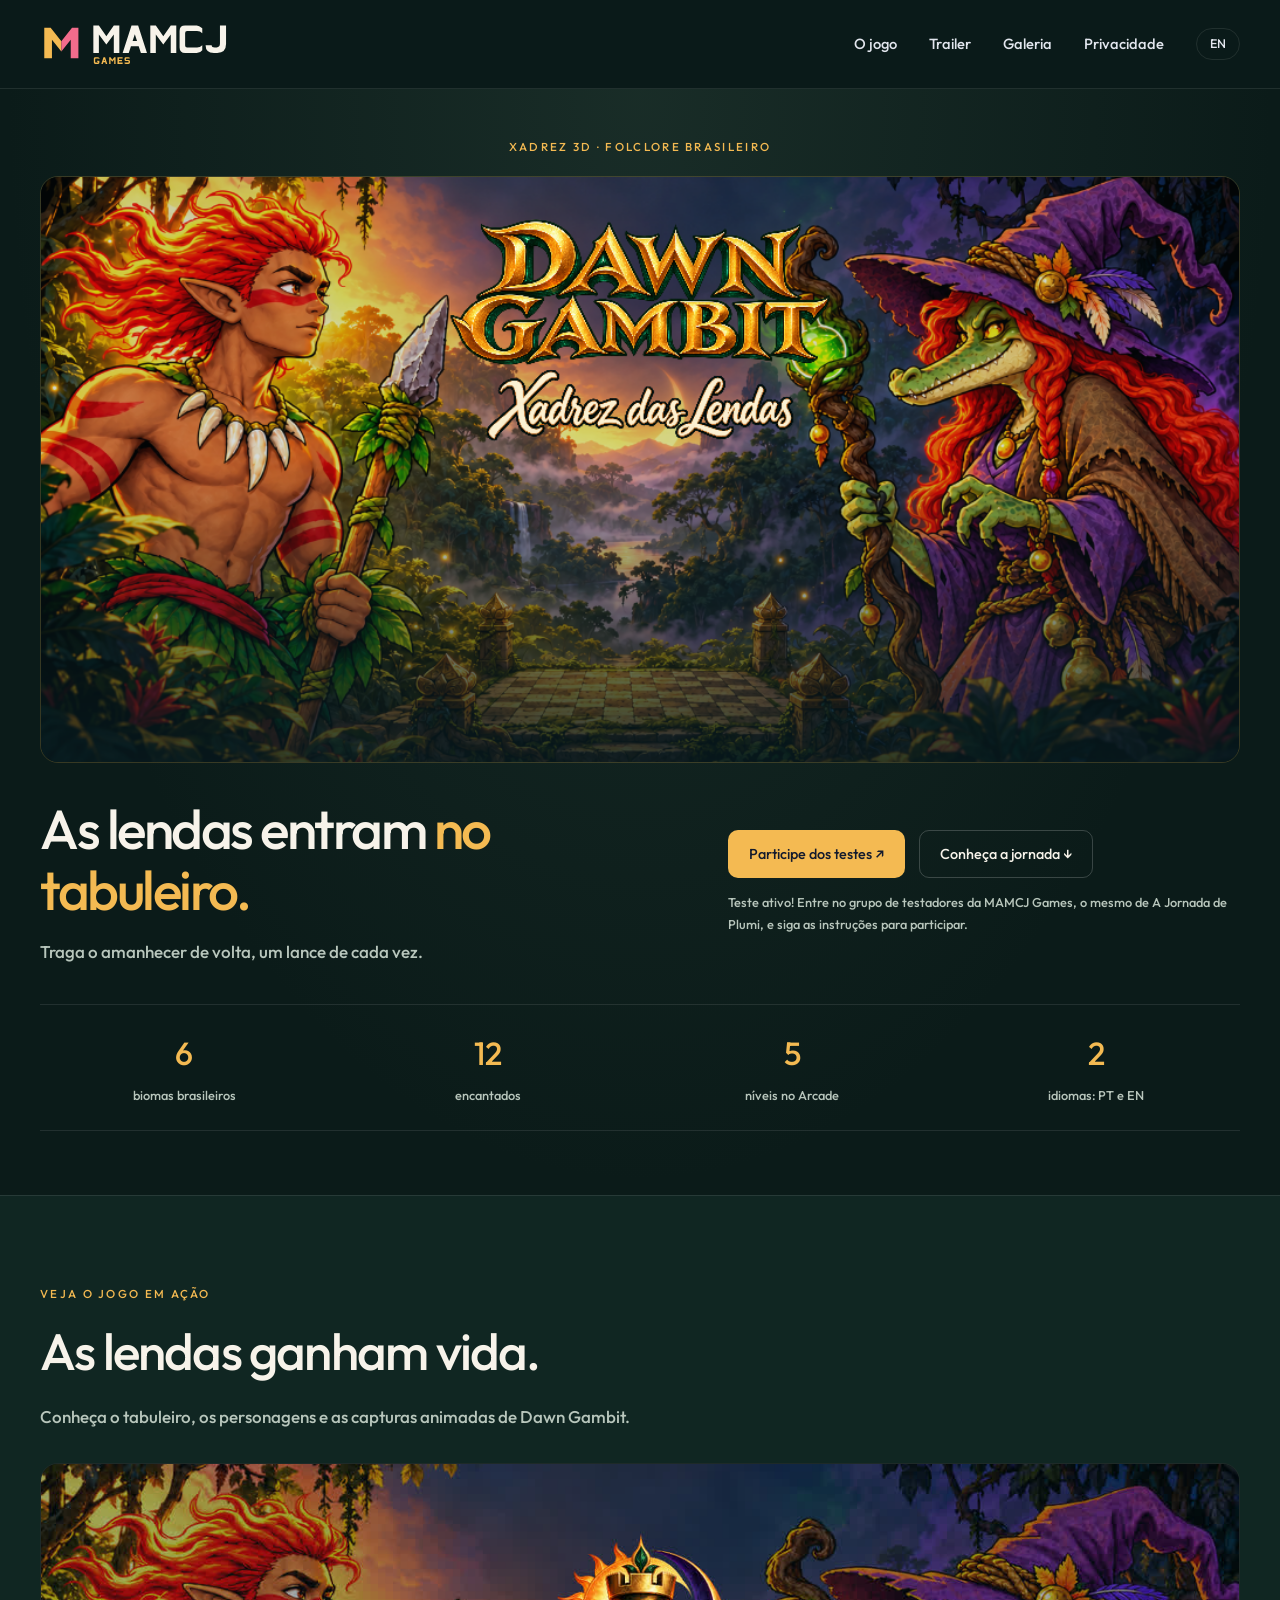
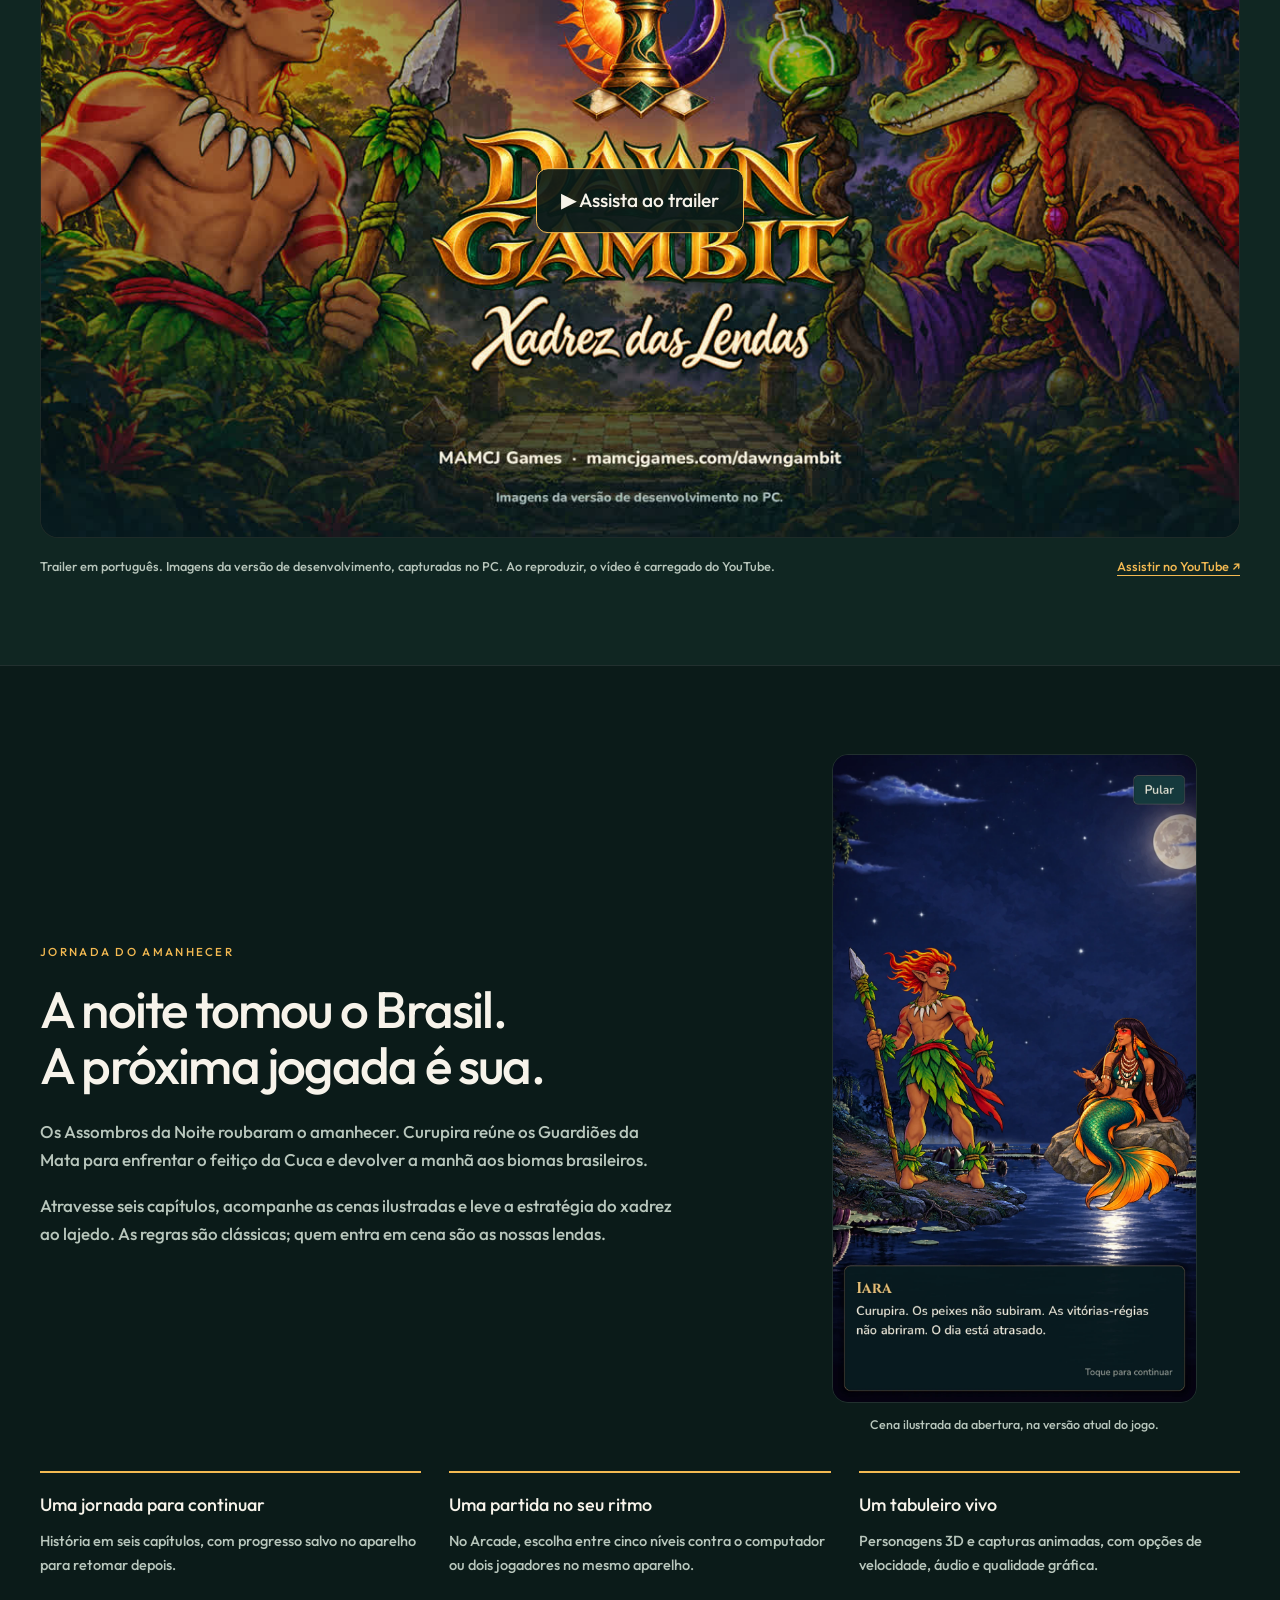
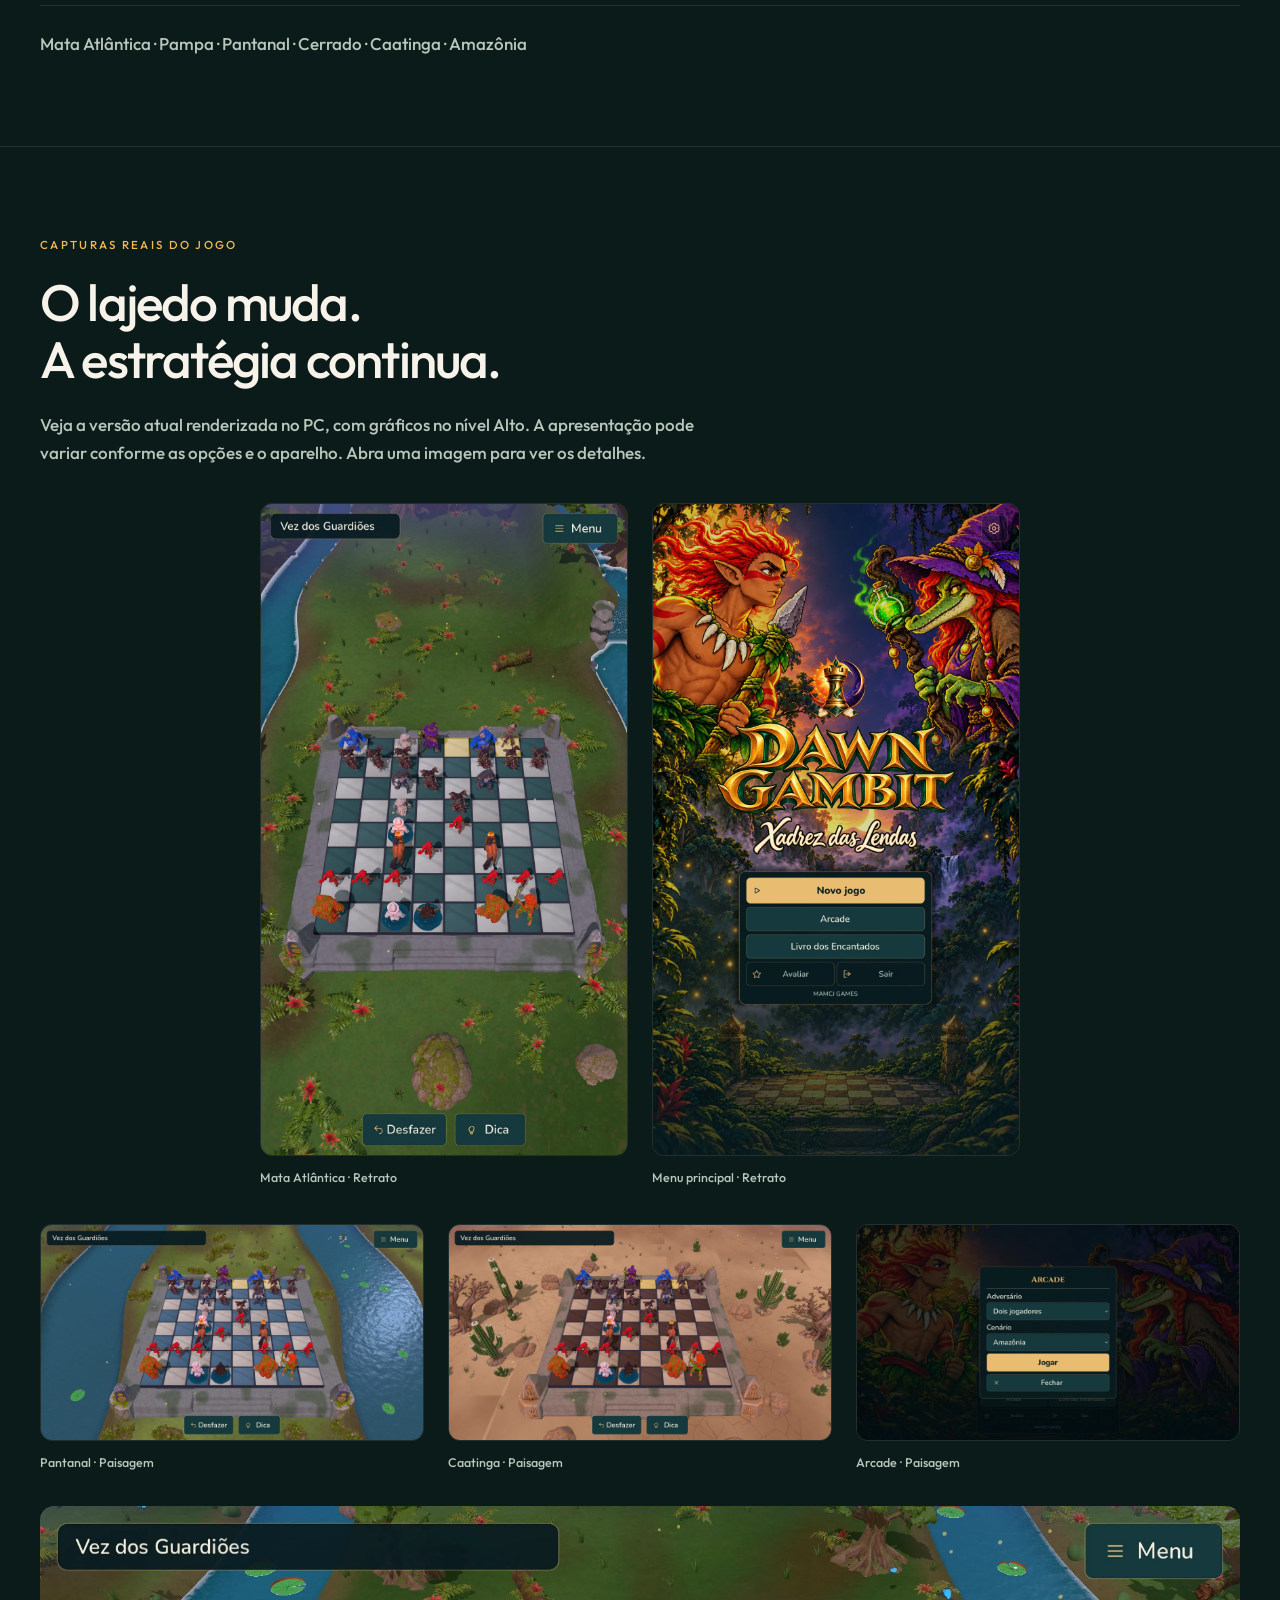
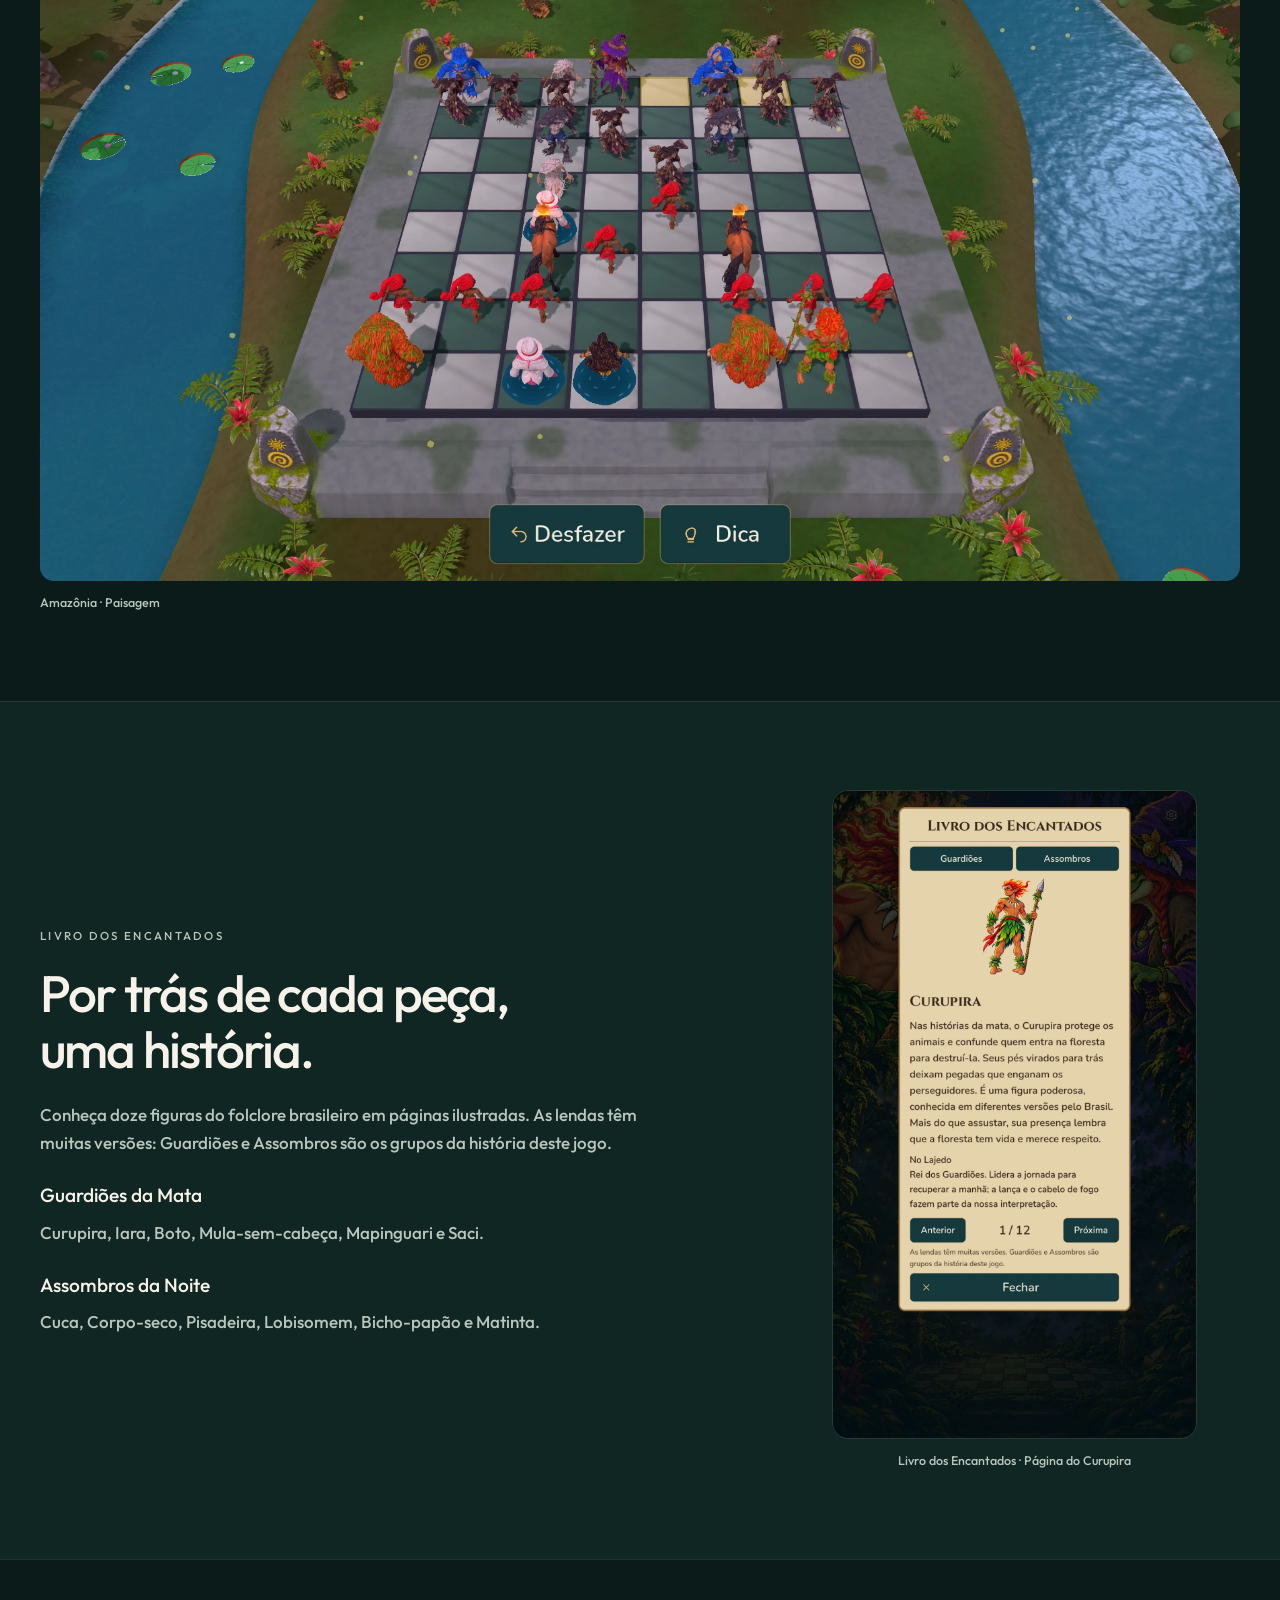
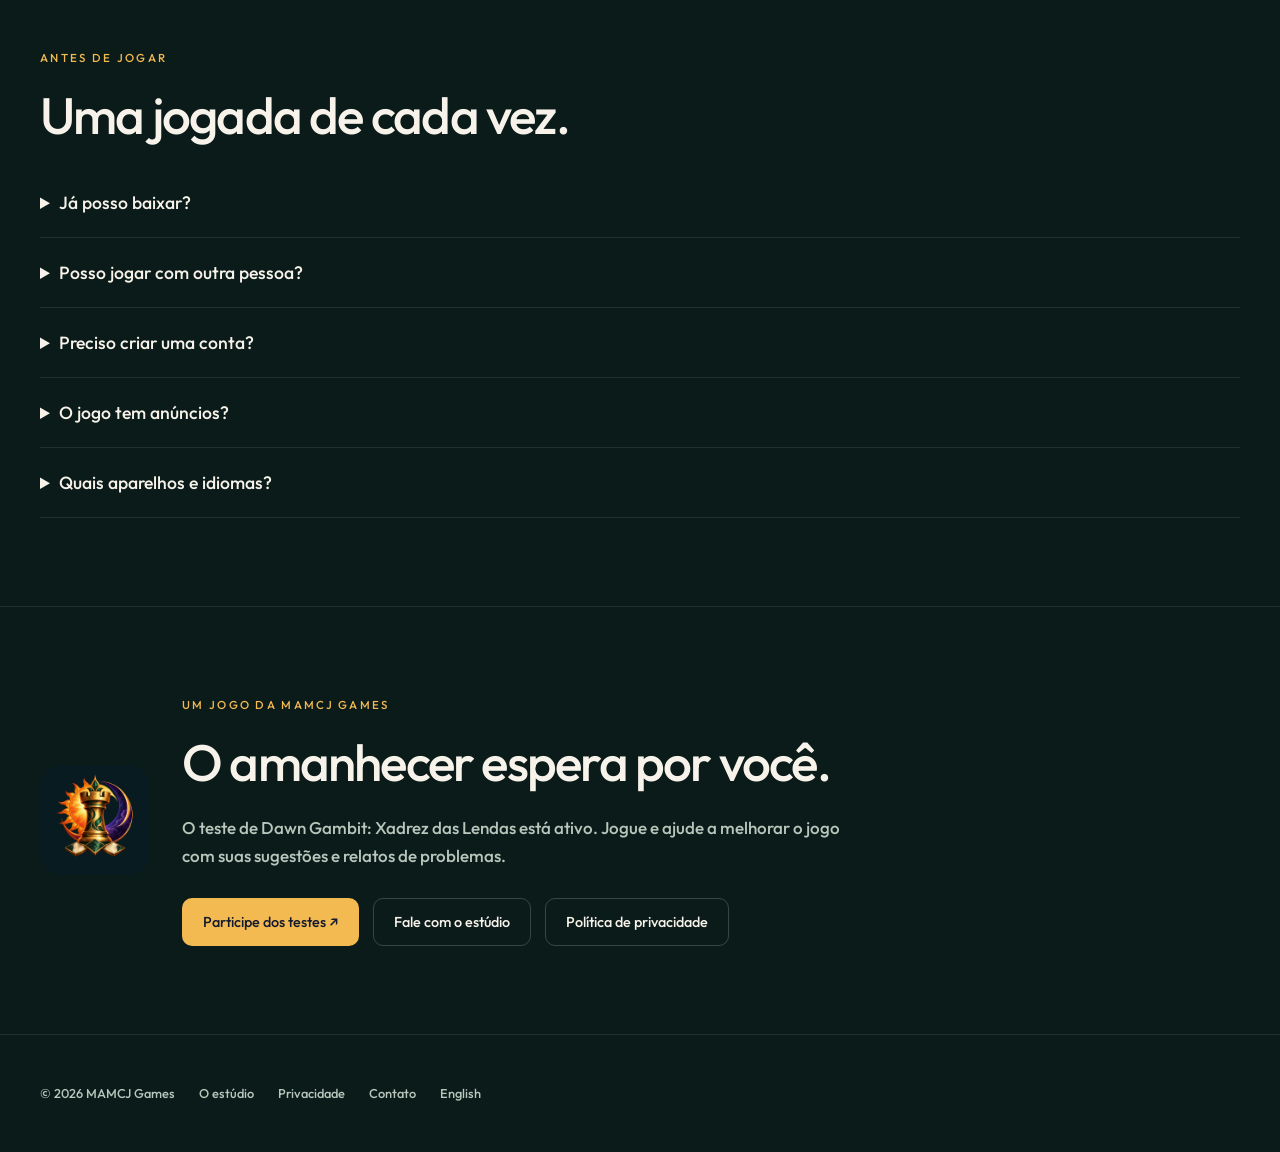
==== commit 448c2418: "Ativa chamada para testes do Dawn Gambit em português e inglês" ====
--- a/dawngambit/index.html
+++ b/dawngambit/index.html
@@ -16,7 +16,7 @@
 <header class="site-header"><div class="env barra"><a class="marca" href="/"><img src="/assets/brand/v2/logo-dark.svg" alt="MAMCJ Games" width="194" height="49"></a><nav aria-label="Navegação principal"><a href="#jogo">O jogo</a><a class="esconde" href="#trailer">Trailer</a><a class="esconde" href="#galeria">Galeria</a><a href="/dawngambit/privacy/">Privacidade</a><a class="language" href="/en/dawngambit/" lang="en" hreflang="en" aria-label="English">EN</a></nav></div></header>
 <main id="main">
 <div class="dg-hero"><div class="env"><p class="olho">Xadrez 3D · Folclore brasileiro</p><img class="dg-art" src="/assets/dawngambit/pt_BR/feature.png" alt="Dawn Gambit: Xadrez das Lendas. Curupira e Cuca frente a frente, com o lajedo entre eles." width="1024" height="500" fetchpriority="high">
-  <div class="dg-intro"><div><h1>As lendas entram <span>no tabuleiro.</span></h1><p class="sub">Traga o amanhecer de volta, um lance de cada vez.</p></div><div><div class="botoes"><a class="botao" href="#jogo">Conheça a jornada ↓</a><a class="botao fantasma" href="mailto:contato@mamcjgames.com?subject=Dawn%20Gambit%20-%20interesse%20no%20teste">Fale sobre o teste</a></div><p class="dg-availability">Teste interno em preparação. Ainda não disponível publicamente no Google Play.</p></div></div>
+  <div class="dg-intro"><div><h1>As lendas entram <span>no tabuleiro.</span></h1><p class="sub">Traga o amanhecer de volta, um lance de cada vez.</p></div><div><div class="botoes"><a class="botao" href="https://groups.google.com/a/mamcjgames.com/g/testadores" target="_blank" rel="noopener">Participe dos testes ↗</a><a class="botao fantasma" href="#jogo">Conheça a jornada ↓</a></div><p class="dg-availability">Teste ativo! Entre no grupo de testadores da MAMCJ Games, o mesmo de A Jornada de Plumi, e siga as instruções para participar.</p></div></div>
   <div class="dg-stats" aria-label="O jogo em números"><div><strong>6</strong><span>biomas brasileiros</span></div><div><strong>12</strong><span>encantados</span></div><div><strong>5</strong><span>níveis no Arcade</span></div><div><strong>2</strong><span>idiomas: PT e EN</span></div></div>
 </div></div>
 <section id="trailer" class="dg-trailer"><div class="env"><p class="olho">Veja o jogo em ação</p><h2>As lendas ganham vida.</h2><p class="sub">Conheça o tabuleiro, os personagens e as capturas animadas de Dawn Gambit.</p>
@@ -31,8 +31,8 @@
 <div class="dg-gallery"><figure><a href="/assets/dawngambit/pt_BR/screenshots_20261014/02_pantanal_paisagem.webp"><img src="/assets/dawngambit/pt_BR/screenshots_20261014/02_pantanal_paisagem.webp" alt="Partida em paisagem no Pantanal, com a nova Mula-sem-cabeça e seu fogo no tabuleiro." width="1920" height="1080" loading="lazy"></a><figcaption>Pantanal · Paisagem</figcaption></figure><figure><a href="/assets/dawngambit/pt_BR/screenshots_20261014/03_caatinga_paisagem.webp"><img src="/assets/dawngambit/pt_BR/screenshots_20261014/03_caatinga_paisagem.webp" alt="Partida em paisagem na Caatinga, com chão seco, rochas e cactos ao redor do lajedo." width="1920" height="1080" loading="lazy"></a><figcaption>Caatinga · Paisagem</figcaption></figure><figure><a href="/assets/dawngambit/pt_BR/screenshots_20261014/08_arcade_paisagem.webp"><img src="/assets/dawngambit/pt_BR/screenshots_20261014/08_arcade_paisagem.webp" alt="Menu Arcade em português, configurado para dois jogadores no cenário da Amazônia." width="1920" height="1080" loading="lazy"></a><figcaption>Arcade · Paisagem</figcaption></figure></div>
 <figure class="dg-wide"><a href="/assets/dawngambit/pt_BR/screenshots_20261014/04_amazonia_paisagem.webp"><img src="/assets/dawngambit/pt_BR/screenshots_20261014/04_amazonia_paisagem.webp" alt="Tabuleiro na Amazônia, com interface adaptada ao modo paisagem." width="1920" height="1080" loading="lazy"></a><figcaption>Amazônia · Paisagem</figcaption></figure></div></section>
 <section class="dg-legends"><div class="env dg-story"><div><p class="olho">Livro dos Encantados</p><h2>Por trás de cada peça,<br>uma história.</h2><p class="sub">Conheça doze figuras do folclore brasileiro em páginas ilustradas. As lendas têm muitas versões: Guardiões e Assombros são os grupos da história deste jogo.</p><h3>Guardiões da Mata</h3><p>Curupira, Iara, Boto, Mula-sem-cabeça, Mapinguari e Saci.</p><h3>Assombros da Noite</h3><p>Cuca, Corpo-seco, Pisadeira, Lobisomem, Bicho-papão e Matinta.</p></div><figure><img src="/assets/dawngambit/pt_BR/screenshots_20261014/06_livro_encantados_retrato.webp" alt="Livro dos Encantados aberto na página do Curupira, com ilustração e texto sobre a lenda." width="1080" height="1920" loading="lazy"><figcaption>Livro dos Encantados · Página do Curupira</figcaption></figure></div></section>
-<section class="dg-faq"><div class="env"><p class="olho">Antes de jogar</p><h2>Uma jogada de cada vez.</h2><details><summary>Já posso baixar?</summary><p>O teste interno está em preparação. O jogo ainda não tem download público. Para saber mais, escreva para contato@mamcjgames.com; enviar um e-mail não garante acesso ao teste.</p></details><details><summary>Posso jogar com outra pessoa?</summary><p>Sim, o Arcade permite dois jogadores no mesmo aparelho. Não há multijogador online nesta versão.</p></details><details><summary>Preciso criar uma conta?</summary><p>Não há cadastro ou login próprio no jogo. A campanha, a partida e as preferências ficam salvas localmente no aparelho.</p></details><details><summary>O jogo tem anúncios?</summary><p>Há anúncios recompensados para recursos de ajuda, como dica e desfazer. Eles precisam de internet e estão configurados como anúncios de teste nesta versão. Consulte a política de privacidade para saber sobre o tratamento de dados.</p></details><details><summary>Quais aparelhos e idiomas?</summary><p>Esta versão foi preparada para Android 10 ou superior, em aparelhos de 64 bits com arquitetura arm64. A compatibilidade e o desempenho devem ser confirmados na Play Store e em cada aparelho. Há português e inglês, com interface em retrato e paisagem.</p></details></div></section>
-<section><div class="env dg-closing"><img src="/assets/dawngambit/icon.png" alt="" width="512" height="512" loading="lazy"><div><p class="olho">Um jogo da MAMCJ Games</p><h2>O amanhecer espera por você.</h2><p class="sub">Acompanhe a preparação de Dawn Gambit: Xadrez das Lendas. Dúvidas, ideias ou problemas? Vamos conversar.</p><div class="botoes"><a class="botao" href="mailto:contato@mamcjgames.com?subject=Dawn%20Gambit">Fale com o estúdio</a><a class="botao fantasma" href="/dawngambit/privacy/">Política de privacidade</a></div></div></div></section>
+<section class="dg-faq"><div class="env"><p class="olho">Antes de jogar</p><h2>Uma jogada de cada vez.</h2><details><summary>Já posso baixar?</summary><p>Sim, o teste está ativo! Entre no <a href="https://groups.google.com/a/mamcjgames.com/g/testadores" target="_blank" rel="noopener">grupo de testadores da MAMCJ Games</a> e siga as instruções para acessar o teste do Dawn Gambit no Google Play. É o mesmo grupo de A Jornada de Plumi; se você já participa, não precisa entrar novamente. Use a mesma Conta Google no grupo e na Play Store.</p></details><details><summary>Posso jogar com outra pessoa?</summary><p>Sim, o Arcade permite dois jogadores no mesmo aparelho. Não há multijogador online nesta versão.</p></details><details><summary>Preciso criar uma conta?</summary><p>Não há cadastro ou login próprio no jogo. A campanha, a partida e as preferências ficam salvas localmente no aparelho.</p></details><details><summary>O jogo tem anúncios?</summary><p>Há anúncios recompensados para recursos de ajuda, como dica e desfazer. Eles precisam de internet e estão configurados como anúncios de teste nesta versão. Consulte a política de privacidade para saber sobre o tratamento de dados.</p></details><details><summary>Quais aparelhos e idiomas?</summary><p>Esta versão foi preparada para Android 10 ou superior, em aparelhos de 64 bits com arquitetura arm64. A compatibilidade e o desempenho devem ser confirmados na Play Store e em cada aparelho. Há português e inglês, com interface em retrato e paisagem.</p></details></div></section>
+<section><div class="env dg-closing"><img src="/assets/dawngambit/icon.png" alt="" width="512" height="512" loading="lazy"><div><p class="olho">Um jogo da MAMCJ Games</p><h2>O amanhecer espera por você.</h2><p class="sub">O teste de Dawn Gambit: Xadrez das Lendas está ativo. Jogue e ajude a melhorar o jogo com suas sugestões e relatos de problemas.</p><div class="botoes"><a class="botao" href="https://groups.google.com/a/mamcjgames.com/g/testadores" target="_blank" rel="noopener">Participe dos testes ↗</a><a class="botao fantasma" href="mailto:contato@mamcjgames.com?subject=Dawn%20Gambit">Fale com o estúdio</a><a class="botao fantasma" href="/dawngambit/privacy/">Política de privacidade</a></div></div></div></section>
 </main>
 <footer><div class="env"><span>© 2026 MAMCJ Games</span><a href="/">O estúdio</a><a href="/dawngambit/privacy/">Privacidade</a><a href="mailto:contato@mamcjgames.com">Contato</a><a href="/en/dawngambit/" lang="en" hreflang="en">English</a></div></footer>
 </body></html>
